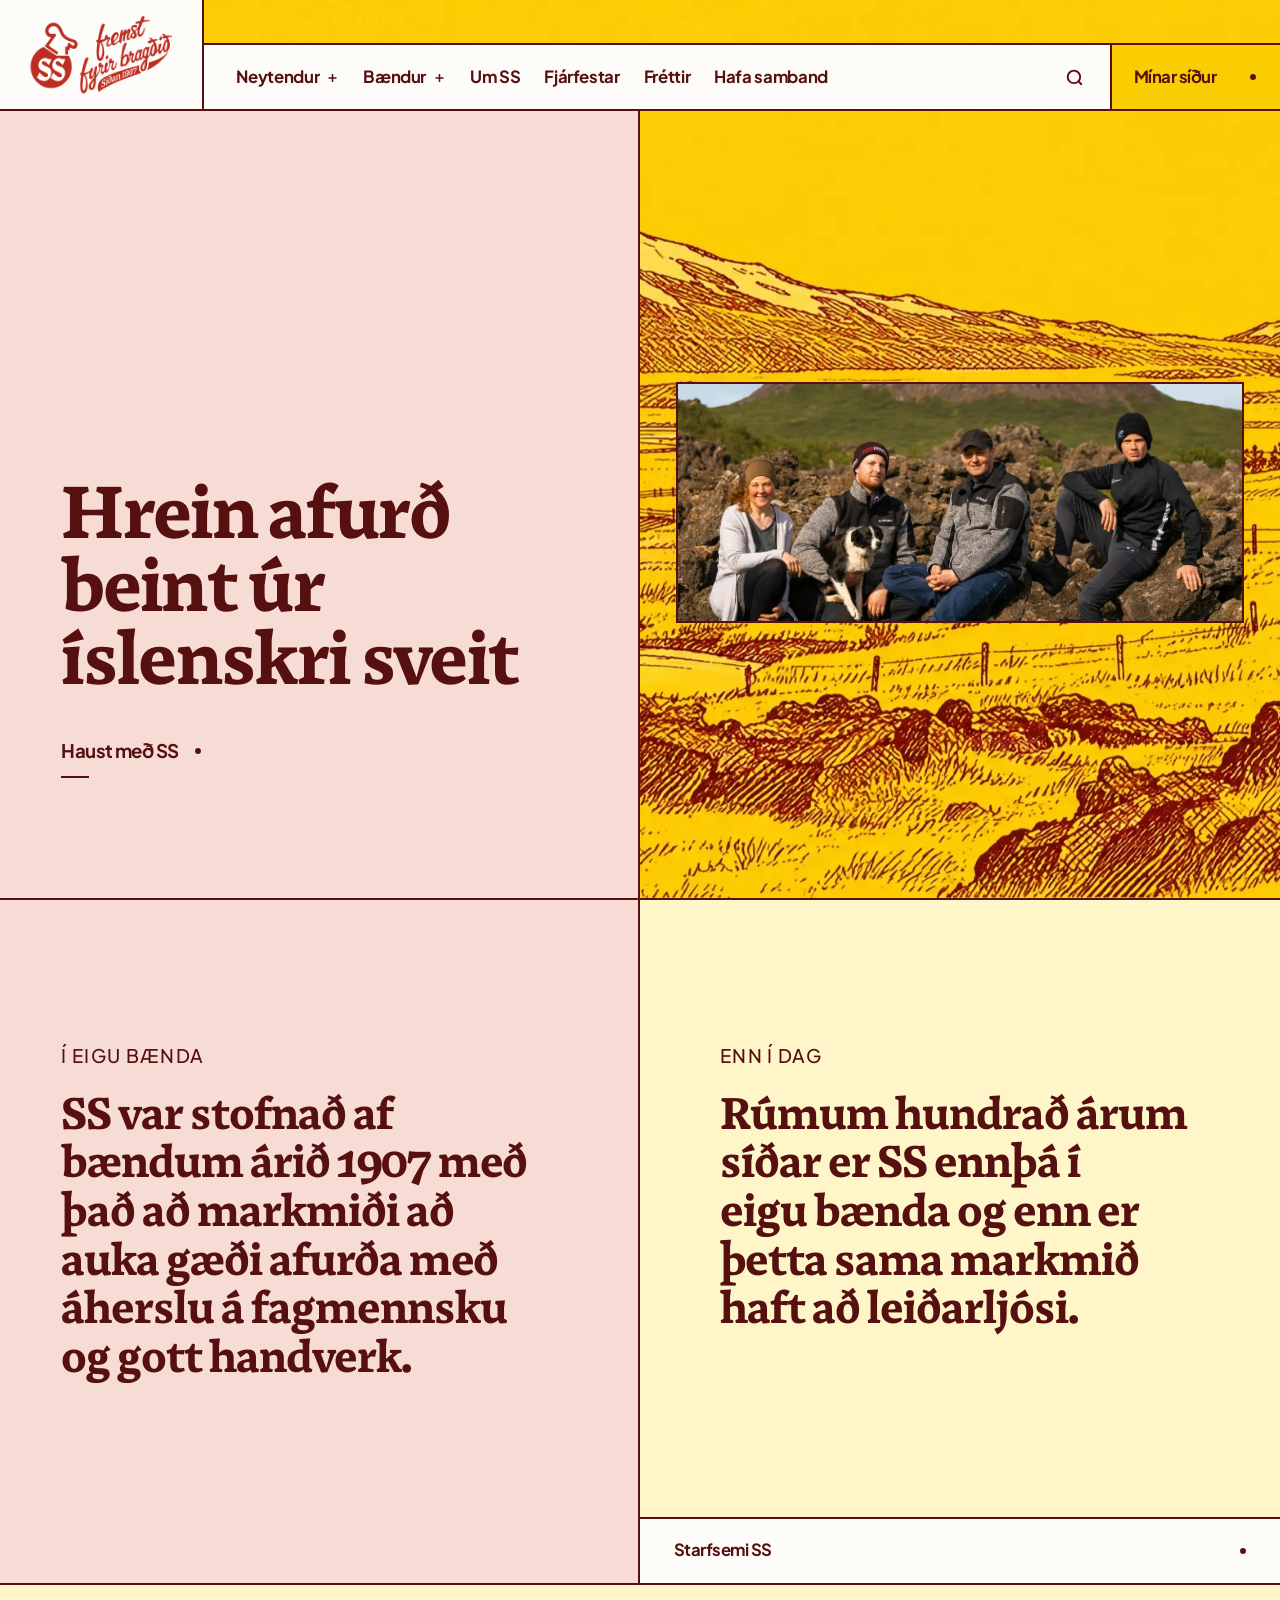
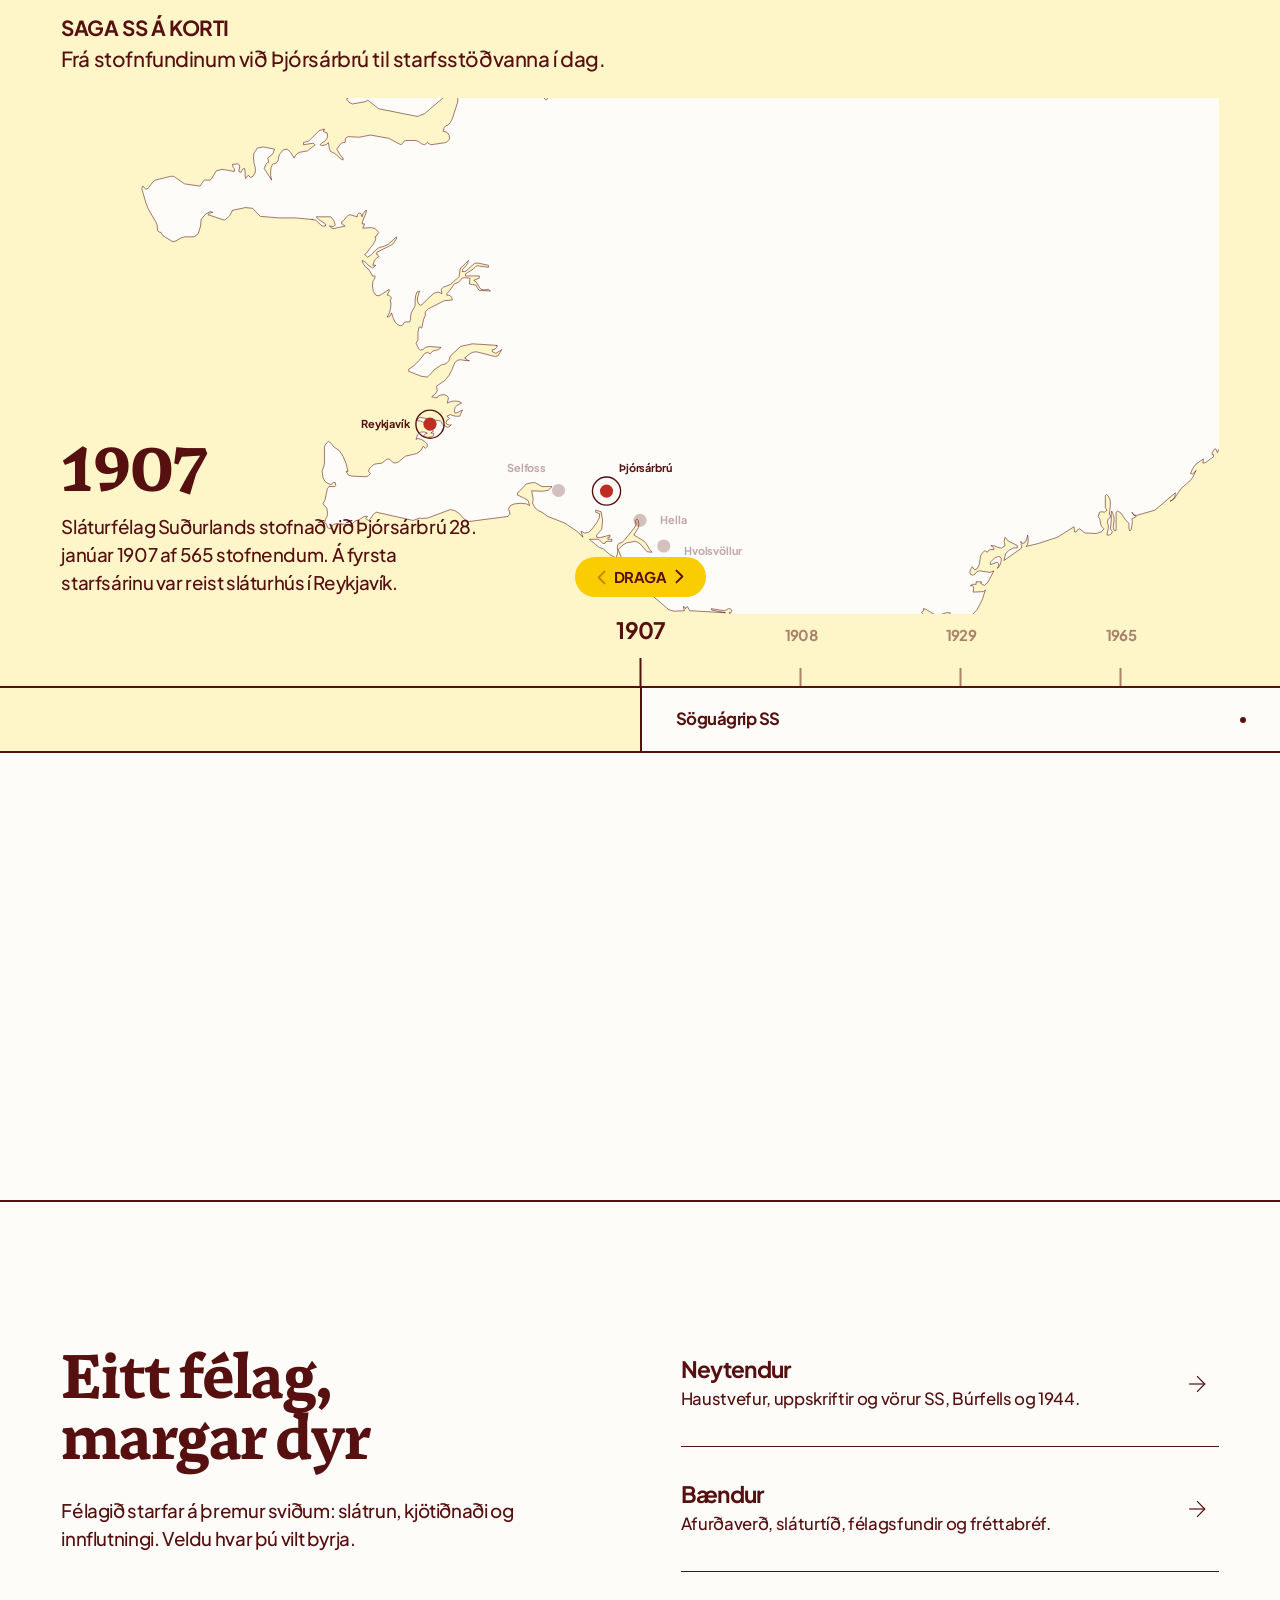
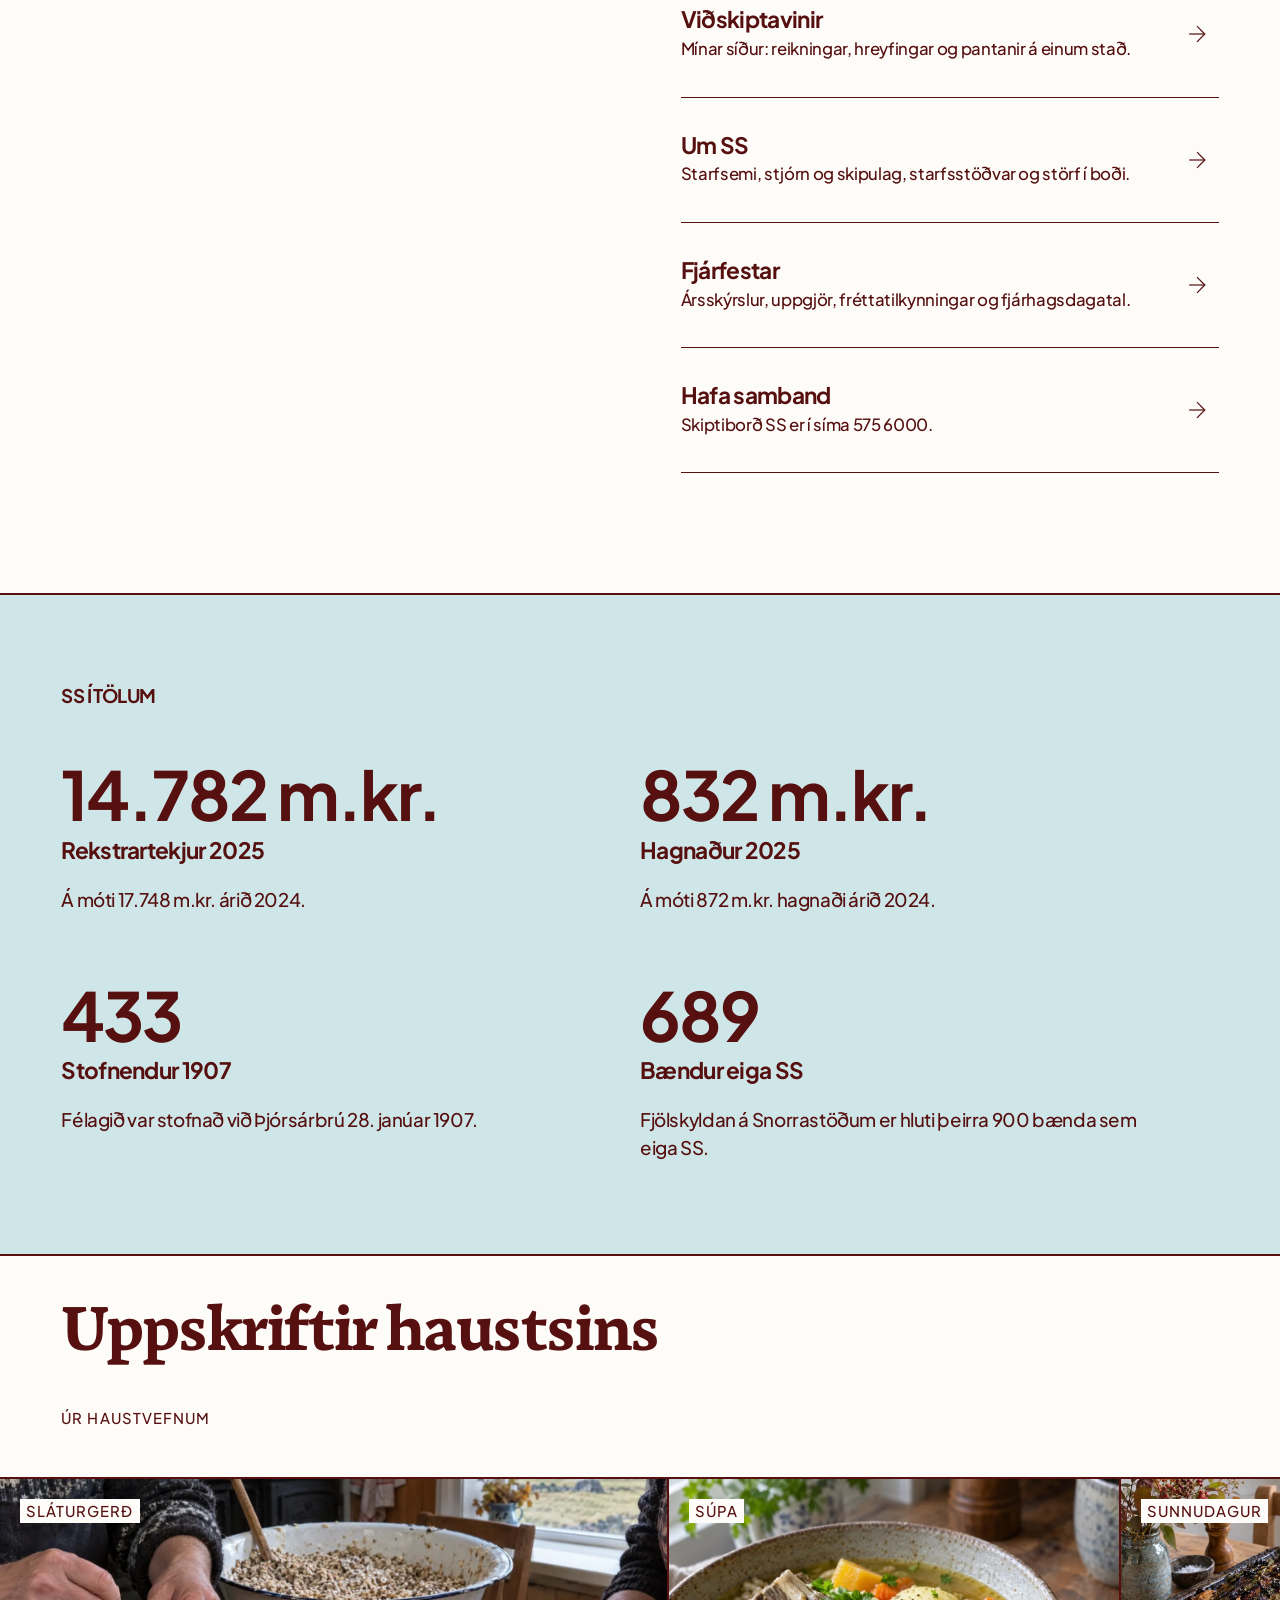
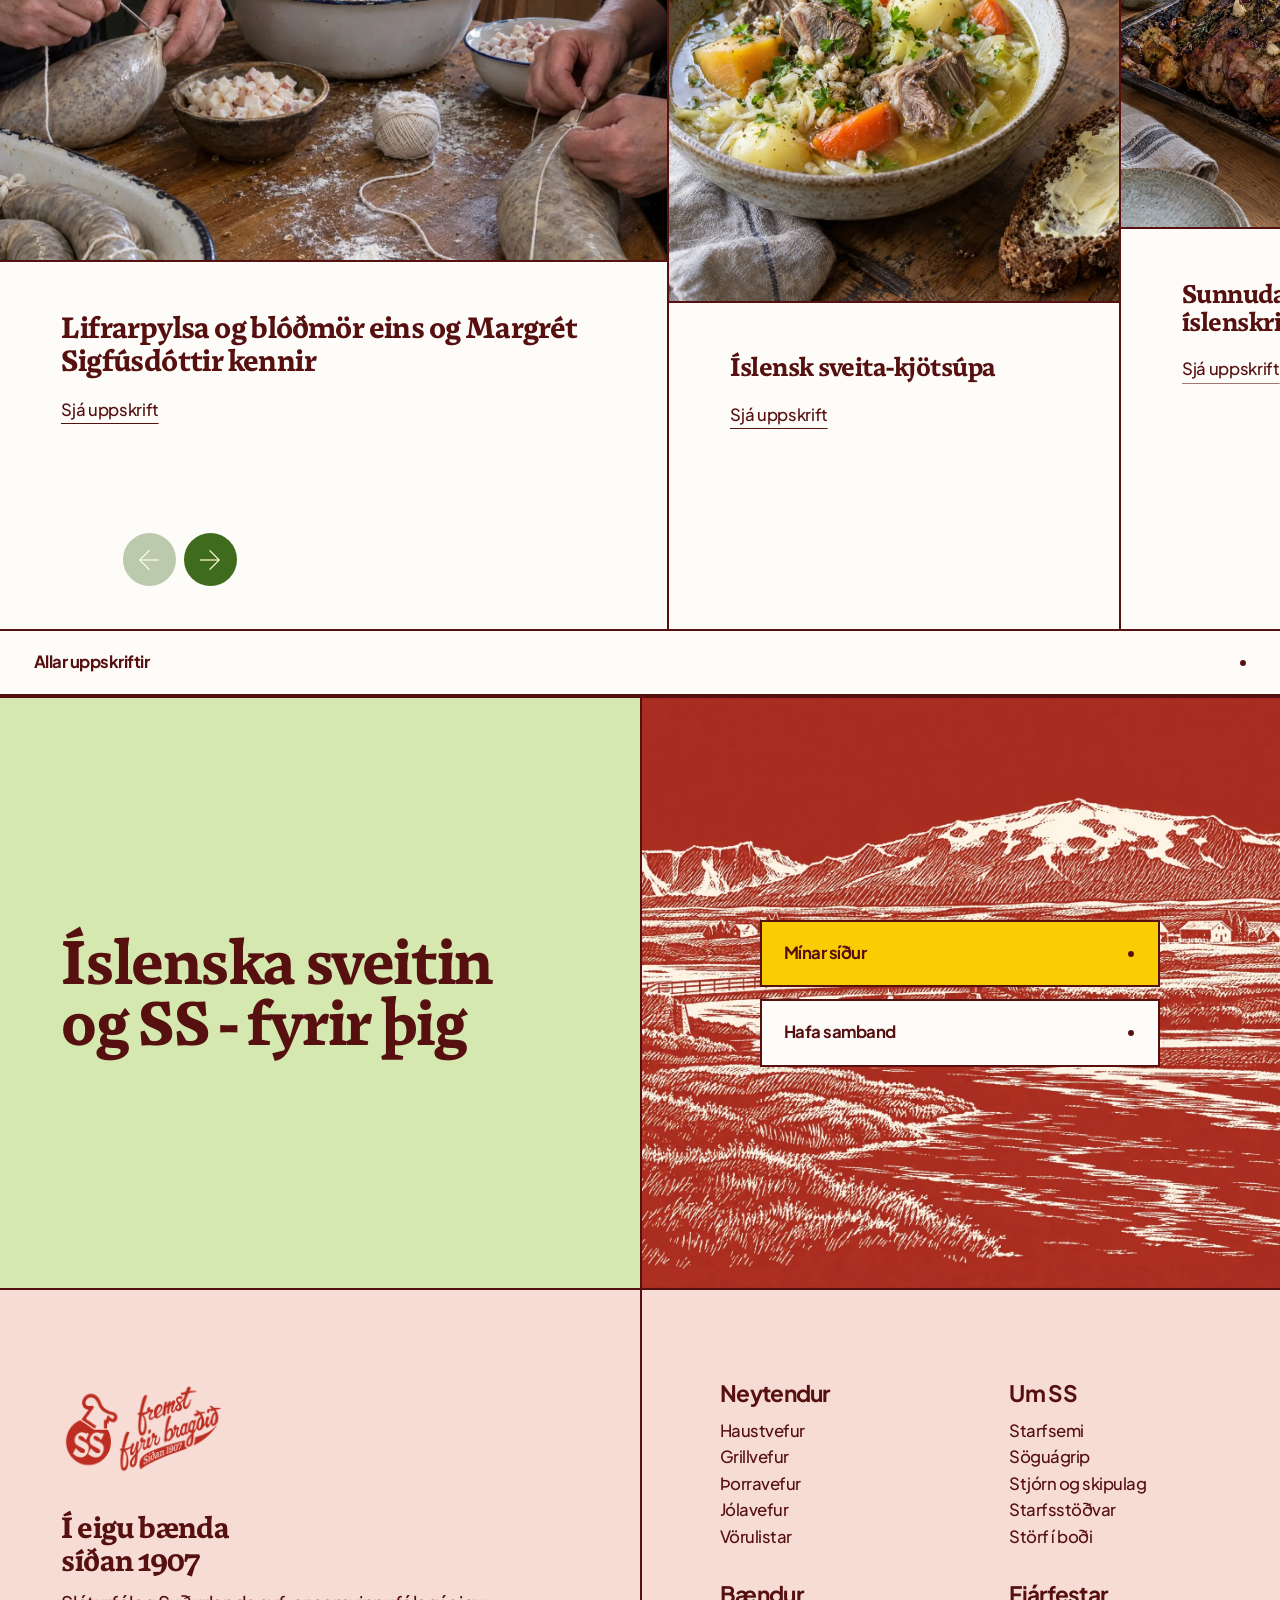
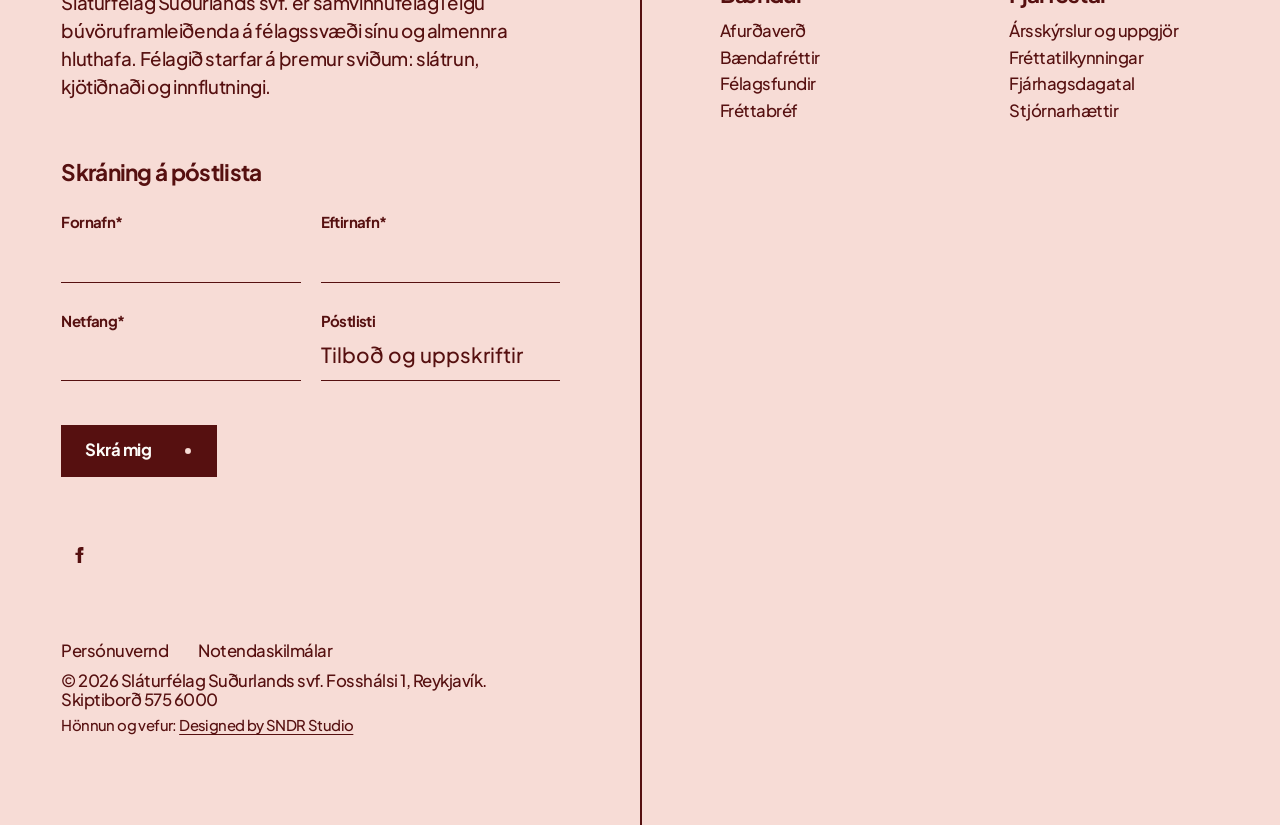
==== index.html @ 4a88c5e2 "Deploy SS prototype (noindex preview)" ====
<!doctype html>
<html lang="is">
<head>
<meta charset="utf-8">
<meta name="viewport" content="width=device-width, initial-scale=1">
<title>Sláturfélag Suðurlands | Hrein afurð beint úr íslenskri sveit</title>
<meta name="description" content="SS var stofnað af bændum árið 1907 og er enn í eigu bænda. Haustvefur, afurðaverð fyrir bændur og vörur SS, Búrfells og 1944.">
<link rel="icon" type="image/png" href="assets/img/ss/favicon.png">
<meta name="robots" content="noindex, nofollow">
<meta name="theme-color" content="#fdfcf9">
<link rel="preload" href="assets/fonts/Rowan-Bold.woff2" as="font" type="font/woff2" crossorigin>
<link rel="preload" href="assets/fonts/PlusJakartaSans-Medium.woff2" as="font" type="font/woff2" crossorigin>
<link rel="stylesheet" href="assets/lib/swiper-bundle.min.css?v=20261003180257">
<link rel="stylesheet" href="assets/css/tokens.css?v=20261003180257">
<link rel="stylesheet" href="assets/css/base.css?v=20261003180257">
<link rel="stylesheet" href="assets/css/layout.css?v=20261003180257">
<link rel="stylesheet" href="assets/css/blocks/A.css?v=20261003180257">
<link rel="stylesheet" href="assets/css/blocks/B.css?v=20261003180257">
<link rel="stylesheet" href="assets/css/blocks/home.css?v=20261003180257">
<link rel="stylesheet" href="assets/css/ss.css?v=20261003180257">
</head>
<body class="page-home">
<a class="skip" href="#main">Fara beint í efni</a>
<header class="site-head" id="top">
  <div class="site-head__bar">
    <div class="logo"><a href="" aria-label="Sláturfélag Suðurlands, forsíða"><img src="assets/img/ss/logo-lockup.png" alt="SS, fremst fyrir bragðið, síðan 1907" width="150" height="88"></a></div>
    <a class="mega-back" href="#"><img src="assets/img/chevron.svg" alt="">Aðalvalmynd</a>
    <div class="head-right">
      <div class="head-row">
        <nav class="head-nav" id="site-nav" aria-label="Aðalvalmynd">
          <div class="head-nav__inner">
            <ul class="head-menu" data-dim>
              <li class="has-mega">
                <a class="head-nav__link" href="haust/" aria-haspopup="true" aria-expanded="false">Neytendur</a>
<span class="expand" role="button" aria-label="Opna Neytendur"></span><div class="mega"><div class="mega__card">
  <div class="mega__left">
<div class="mega__btns"><a class="btn btn--lime" href="haust/">Haust með SS</a></div><div class="mega__group"><div class="s36"></div><div class="t-24">Árstíðir</div><div class="s20"></div>
      <ul class="dots"><li class=""><a href="haust/">Haustvefur</a></li><li class=""><a href="#ekki-i-frumgerd">Grillvefur</a></li><li class=""><a href="#ekki-i-frumgerd">Þorravefur</a></li><li class=""><a href="#ekki-i-frumgerd">Jólavefur</a></li></ul><div class="s36"></div></div>  </div>
  <div class="mega__right"><div class="mega__row">
<div class="mega__col"><div class="t-24">Vörur</div><div class="s20"></div>
<ul class="dots"><li class=""><a href="#ekki-i-frumgerd">SS pylsur og meðlæti</a></li><li class=""><a href="#ekki-i-frumgerd">SS kjötvörur</a></li><li class=""><a href="#ekki-i-frumgerd">Búrfells kjötvörur</a></li><li class=""><a href="#ekki-i-frumgerd">1944 réttir</a></li><li class=""><a href="#ekki-i-frumgerd">Innfluttar vörur</a></li><li class=""><a href="#ekki-i-frumgerd">Vörulistar</a></li></ul>    </div><div class="mega__col"><div class="t-24">Uppskriftir haustsins</div><div class="s20"></div>
<ul class="dots"><li class=""><a href="haust/#slaturgerd">Lifrarpylsa og blóðmör</a></li><li class=""><a href="haust/#uppskriftir">Íslensk sveita-kjötsúpa</a></li><li class=""><a href="haust/#uppskriftir">Sunnudagssteik úr íslenskri sveit</a></li><li class=""><a href="haust/#uppskriftir">Lambalifur með eplum</a></li></ul>    </div>  </div></div>
<div class="mega__bottom"><span class="t-18 reg">Merki</span><ul class="dots" data-dim><li><a href="#ekki-i-frumgerd">SS</a></li><li><a href="#ekki-i-frumgerd">Búrfell</a></li><li><a href="#ekki-i-frumgerd">1944</a></li><li><a href="#ekki-i-frumgerd">SS pylsan, saga</a></li></ul></div></div></div>              </li>
              <li class="has-mega">
                <a class="head-nav__link" href="baendur/afurdaverd/saudfe/" aria-haspopup="true" aria-expanded="false">Bændur</a>
<span class="expand" role="button" aria-label="Opna Bændur"></span><div class="mega"><div class="mega__card">
  <div class="mega__left">
<div class="mega__btns"><a class="btn btn--lime" href="baendur/afurdaverd/saudfe/">Afurðaverð sauðfjár</a></div><div class="mega__group"><div class="s36"></div><div class="t-24">Afurðaverð</div><div class="s20"></div>
      <ul class="dots"><li class=""><a href="baendur/afurdaverd/saudfe/">Sauðfé</a></li><li class=""><a href="#ekki-i-frumgerd">Nautgripir</a></li><li class=""><a href="#ekki-i-frumgerd">Svín</a></li><li class=""><a href="#ekki-i-frumgerd">Folöld og hross</a></li></ul><div class="s36"></div></div>  </div>
  <div class="mega__right"><div class="mega__row">
<div class="mega__col"><div class="t-24">Félagið</div><div class="s20"></div>
<ul class="dots"><li class=""><a href="#ekki-i-frumgerd">Bændafréttir</a></li><li class=""><a href="#ekki-i-frumgerd">Fréttabréf</a></li><li class=""><a href="#ekki-i-frumgerd">Félagsfundir</a></li><li class=""><a href="#ekki-i-frumgerd">Félagatal</a></li><li class=""><a href="#ekki-i-frumgerd">Félagsdeildir</a></li></ul>    </div><div class="mega__col"><div class="t-24">Aðföng</div><div class="s20"></div>
<ul class="dots"><li class=""><a href="#ekki-i-frumgerd">Yara áburður</a></li><li class=""><a href="#ekki-i-frumgerd">Lausafóður</a></li><li class=""><a href="#ekki-i-frumgerd">Tenglar</a></li></ul>    </div>  </div></div>
<div class="mega__bottom"><span class="t-18 reg">Slátrun</span><ul class="dots" data-dim><li><a href="tel:+3544804100">Sláturpantanir 480 4100</a></li><li><a href="mailto:slatrun@ss.is">slatrun@ss.is</a></li></ul></div></div></div>              </li>
              <li class="">
                <a class="head-nav__link" href="#ekki-i-frumgerd">Um SS</a>
              </li>
              <li class="">
                <a class="head-nav__link" href="#ekki-i-frumgerd">Fjárfestar</a>
              </li>
              <li class="">
                <a class="head-nav__link" href="#ekki-i-frumgerd">Fréttir</a>
              </li>
              <li class="">
                <a class="head-nav__link" href="#ekki-i-frumgerd">Hafa samband</a>
              </li>
            </ul>
            <form class="nav-search" action="#" role="search"><img src="assets/img/search.svg" alt=""><input type="text" placeholder="Leita…" aria-label="Leita"></form>
<div class="head-cta"><a class="btn btn--sun btn--sm" href="minar-sidur/">Mínar síður</a></div>          </div>
        </nav>
        <div class="head-search"><button type="button" aria-label="Leit" aria-expanded="false" aria-controls="search-panel"><img src="assets/img/search.svg" alt=""></button>
          <div class="mega search-panel" id="search-panel"><div class="mega__card">
            <div class="mega__left">
              <div class="dd dd--search">
                <button class="dd__toggle" type="button" aria-expanded="false" aria-haspopup="true">Leita í öllu</button>
                <ul class="dd__menu" role="menu"><li class="is-active"><a href="#" data-post="all" data-taxonomy="">Öllu</a></li><li class=""><a href="#" data-post="vorur" data-taxonomy="">Vörum</a></li><li class=""><a href="#" data-post="uppskriftir" data-taxonomy="">Uppskriftum</a></li><li class=""><a href="#" data-post="baendur" data-taxonomy="">Bændasíðum</a></li><li class=""><a href="#" data-post="frettir" data-taxonomy="">Fréttum</a></li></ul>
              </div>
<a class="cat-card" href="haust/#slaturgerd">
                <span class="cat-card__img"><img src="assets/img/ss/food-slaturgerd.webp" alt="Hendur sauma fyrir sláturkeppi" width="400" height="211" loading="lazy"><span class="cat-card__tag"><span class="tags">Sláturtíð</span></span></span>
                <span class="cat-card__body"><span class="s30 d-block"></span><span class="eb-16 d-block">Uppskrift</span><span class="s6 d-block"></span><span class="h7 mb0 d-block">Lifrarpylsa og blóðmör, skref fyrir skref</span><span class="s30 d-block"></span></span>
              </a>            </div>
            <div class="mega__right">
              <form class="search-form" action="#" method="get" role="search">
                <input type="text" name="s" placeholder="Að hverju ertu að leita?" aria-label="Leit">
                <input type="hidden" name="search-type" value="all"><input type="hidden" name="learn-type" value="all">
                <button class="btn btn--lemon btn--sm" type="submit">Leita</button>
              </form>
              <div class="search-content">
                <div class="t-24">Algengar leitir</div><div class="s16"></div>
                <ul class="dots search-common"><li><a href="baendur/afurdaverd/saudfe/">Afurðaverð sauðfjár</a></li><li><a href="baendur/afurdaverd/saudfe/#heimtaka">Heimtökugjald</a></li><li><a href="haust/#slaturgerd">Slátur</a></li><li><a href="haust/#uppskriftir">Kjötsúpa</a></li><li><a href="#ekki-i-frumgerd">SS pylsur</a></li><li><a href="#ekki-i-frumgerd">Vörulistar</a></li></ul>
                <div class="s30"></div>
                <div class="t-24">Vinsælt</div><div class="s20"></div>
                <ul class="tags-list"><li><a class="tags" href="haust/">Haustvefur</a></li><li><a class="tags" href="#ekki-i-frumgerd">Grillvefur</a></li><li><a class="tags" href="#ekki-i-frumgerd">Þorravefur</a></li><li><a class="tags" href="#ekki-i-frumgerd">Jólavefur</a></li><li><a class="tags" href="baendur/afurdaverd/saudfe/">Bændur</a></li><li><a class="tags" href="#ekki-i-frumgerd">Störf í boði</a></li></ul>
              </div>
            </div>
          </div></div>
</div>
        <button class="menu-btn" type="button" aria-label="Valmynd" aria-controls="site-nav" aria-expanded="false"><span></span><span></span><span></span></button>
<div class="head-cta"><a class="btn btn--sun btn--sm" href="minar-sidur/">Mínar síður</a></div>      </div>
    </div>
  </div>
</header><main class="page" id="main">
<section class="hero hero--pattern hero--photo-wide">
<div class="hero__pattern"><img src="assets/img/ss/pattern-panorama.webp" alt="" fetchpriority="high"></div>  <div class="wrap">
    <div class="hero__grid">
      <div class="hero__left c-lilac" style="--col-bg: var(--gb_primary_lilac)">
        <div class="hero__content"><h1 class="h1 mb0">Hrein afurð beint úr íslenskri sveit</h1><div class="s30"></div><a class="tlink" href="haust/">Haust með SS</a><div class="s64"></div></div>
      </div>
      <div class="hero__right">
<div class="hero__photo"><img src="assets/img/ss/snorrastadir.webp" alt="Fjölskyldan á Snorrastöðum, ein þeirra bændafjölskyldna sem eiga SS, með fjárhundinn sinn í hrauninu." fetchpriority="high"></div>      </div>
    </div>
  </div>
</section><section class="sec bg-cream sec--rule-b sec--clip">
  <div class="wrap"><div class="duo"><div class="duo__col c-lilac">
  <div class="duo__inner"><div class="s156"></div><div class="eb-20">Í eigu bænda</div><div class="s24"></div><h2 class="h3 mb0">SS var stofnað af bændum árið 1907 með það að markmiði að auka gæði afurða með áherslu á fagmennsku og gott handverk.</h2><div class="s200"></div>
</div>
</div><div class="duo__col c-butter has-btn">
  <div class="duo__inner"><div class="s156"></div><div class="eb-20">Enn í dag</div><div class="s24"></div><h2 class="h3 mb0">Rúmum hundrað árum síðar er SS ennþá í eigu bænda og enn er þetta sama markmið haft að leiðarljósi.</h2><div class="s200"></div>
<div class="duo__btn"><a class="btn" href="#ekki-i-frumgerd">Starfsemi SS</a></div></div>
</div></div></div>
</section><section class="sec bg-butter sec--rule-b">
  <div class="wrap"><div class="s28"></div><p class="b-22 rich"><strong>SAGA SS Á KORTI</strong><br>Frá stofnfundinum við Þjórsárbrú til starfsstöðvanna í dag.</p><div class="hmap" data-hmap>
 <div class="vmap__stage">
  <div class="vmap__map hmap__map">
    <svg viewBox="60 330 640 330" data-vb="60 330 640 330" data-vb-mobile="165 480 285 175" xmlns="http://www.w3.org/2000/svg" role="img" aria-label="Kort af Suðurlandi og Vesturlandi með starfsstöðvum SS">
      <path class="hmap__land" d="M887.6,72.9L883.6,77.6L868.2,84.9L861.3,90.1L853.2,92.3L850.4,94.4L848.5,98.1L850.7,98.8L851.6,99.9L851.9,101.7L852.6,102.1L854.4,106.1L854.8,107.2L855.4,108.3L855.1,110.9L853.8,114.5L853.2,115.9L844.7,123.9L843.5,124.7L837.8,125L835.7,127.2L834.1,131.9L836.9,134.1L838.2,134.8L843.2,135.2L844.4,136.6L844.7,140.6L843.8,141.3L842.2,143.2L841.3,143.9L843.2,145.3L852.9,145.7L858.5,148.2L862.6,147.9L869.8,141.3L874.2,140.6L876,141.7L877.9,143.9L878.9,147.1L879.5,151.8L880.1,154.4L881.4,155.4L882.3,155.4L882.9,156.5L883.2,158.7L884.2,163.7L884.2,165.9L883.9,166.6L882.9,168.1L882.3,168.8L882.3,169.9L882.6,172L882.3,173.1L880.4,178.2L880.1,179.6L879.2,180.7L873.5,187.9L867,192.5L865.1,195L865.4,199L863.5,201.8L859.1,206.8L861.6,206.5L864.1,204.7L868.2,199.3L866.7,203.6L864.1,208.3L863.2,212.2L866.3,213.6L869.5,212.9L876.4,209L894.8,203.6L901.7,200L905.2,199.3L908,202.2L904.2,211.1L902,213.3L902.3,215.1L903,216.9L903.3,217.6L903.6,218.3L905.8,219.7L911.1,223.3L912.7,225.4L908,226.8L905.5,229L903.3,234.3L898.9,239.7L897,244.3L890.5,252.1L889.2,254.9L888.3,258.1L887.6,261.7L888.9,259.9L890.8,255.3L891.7,254.2L892.6,253.9L895.5,250.7L896.4,249.2L898,246.1L908.9,229.7L910.8,228.3L913,229L919.9,234L918.6,232.2L916.1,229.3L915.2,227.2L934.3,238.6L936.8,238.9L946.2,236.5L947.7,236.8L949,237.9L949.6,240.4L949.6,242.5L949.3,243.9L948.1,244.3L948.1,245.7L950.9,245.3L951.8,246.1L952.8,247.1L952.8,248.5L952.8,250.7L952.1,253.2L952.8,254.6L953.7,255.6L955.3,257.1L959.3,251L961.5,249.6L964,250.3L964.7,251L964.7,252.4L964.7,253.5L964.7,254.2L965.3,254.6L966.5,254.2L967.2,254.2L970,257.8L970.6,258.8L970.9,263.4L969.7,266.3L967.8,268.4L967.2,270.2L967.2,271.6L968.1,275.5L968.4,277.2L967.8,277.9L964.7,280.4L965.6,281.5L965.6,283.2L965.3,285L965.3,287.4L962.5,289.6L954.3,288.2L950.9,290.3L953.1,292L960,294.5L960.3,298L958.1,300.1L955.6,301.5L951.2,301.5L949.3,302.2L945.6,304.3L938.4,305.7L936.2,307.2L937.4,309.3L951.2,304L955.6,304.3L963.7,302.2L966.5,302.9L970.9,305.7L973.1,308.2L973.7,310.7L974.4,311.7L972.2,313.5L968.7,319.1L966.8,320.1L955.9,322.9L944,322.9L939,324.3L933.7,324.3L936.5,326.4L946.5,324.3L960,325.7L965.9,324.3L969,324.3L970,325L969.7,326.4L968.4,328.9L968.1,329.9L968.1,331L968.1,331.7L967.8,332.7L964.3,334.5L961.5,334.5L958.7,335.9L958.7,337.3L965.6,335.9L967.2,337.3L967.2,338.7L966.2,338.7L965.3,339.4L964.7,340.4L964,341.5L966.8,341.5L967.5,341.8L968.4,342.9L968.7,343.9L969,344.3L970,343.6L971.5,340.8L972.2,340.1L972.2,339.4L975,334.5L978.4,329.9L978.7,333.1L978.7,337.6L978.4,341.8L977.8,344.3L977.8,345.7L979.4,347L980,348.8L979.4,351.2L977.8,354.4L975.9,355.8L972.5,356.8L970.6,358.5L972.2,361.3L973.1,363.1L972.8,364.1L971.5,364.8L968.7,367.6L967.5,368.3L961.2,366.9L955.6,367.9L954,366.9L953.1,364.8L952.4,362L951.5,359.6L949.9,358.5L948.7,357.8L945.9,356.1L941.2,354.4L936.5,349.5L933.7,348.4L934.3,350.9L935.2,352.6L936.2,353.7L937.1,354.4L934,357.8L916.4,358.5L916.4,359.9L943.7,362.7L944.6,363.4L945.9,365.2L947.1,366.9L947.4,369L948.1,370L952.1,373.8L961.2,378L962.8,381.1L959.3,383.9L955,383.2L947.4,379.4L938.7,381.1L933.3,378.7L931.8,379.4L937.1,383.2L949.6,386L955.3,390.8L955.9,391.8L956.5,393.9L956.8,395.6L955.9,396.3L954.6,397L952.4,399.8L951.2,400.5L942.1,397L939.6,399.4L949,403.2L950.6,404.6L950.6,407L948.1,407.7L938.4,407.4L935.5,406L934.9,407L934.3,407.7L932.4,409.1L932.4,410.5L935.2,413.9L936.5,416L937.7,418.8L936.5,419.4L932.4,422.9L913,427L910.2,426.3L908.3,424.9L907,423.6L904.5,415.7L902.3,413.6L900.2,408.8L898.9,407.7L892,406L893,407.4L893.9,407.7L895.8,407.7L897,408.8L897,410.8L896.4,412.9L896.1,414.6L897.3,416.3L902,418.8L903.3,418.8L903.3,420.1L903.3,422.9L904.2,426L906.1,428.7L907,430.1L911.4,431.5L913.3,433.2L912.4,435.6L912.7,437L898.3,431.8L893.9,435.6L895.1,437.3L898.6,439L900.5,441.1L901.1,443.5L901.1,445.2L900.2,446.9L898.6,447.9L887,447.9L885.8,449.3L887,452L888.6,454.4L889.5,454.1L890.5,456.5L892.3,457.5L893.9,457.9L894.2,456.1L898,455.5L903.3,447.2L906.1,445.2L906.4,446.2L905.2,448.6L897.3,458.2L896.1,460.6L895.8,462.3L895.5,466.7L895.1,468.1L892.3,473.2L892,475.3L892,476.3L892.3,477L892.3,478.3L892.3,479.3L891.7,480L891.4,480.4L891.1,480.7L890.8,482.1L890.5,483.1L889.5,486.1L889.2,486.8L880.1,487.8L873.9,489.9L871.7,490.9L875.4,487.8L883.2,485.8L887.3,484.1L885.1,482.7L875.4,481L874.8,481.4L874.5,482.1L874.8,484.8L874.5,485.5L873.9,485.8L872,487.8L870.7,488.2L870.4,488.9L868.5,492.3L867.6,493.3L862.9,496.3L861,498.4L859.1,500.7L857.9,503.5L858.5,501.1L858.8,500.1L859.1,499L859.1,497.7L858.5,497.7L857.9,499.7L856.6,501.8L855.1,502.8L854.1,503.5L853.8,504.1L854.1,505.5L854.8,506.8L855.7,507.5L857.6,507.2L858.2,506.8L859.1,506.2L859.5,508.9L860.4,511.6L858.5,511.6L855.7,515L854.1,515.6L850.1,515.3L848.2,514.6L846.6,512.9L843.8,509.6L842.2,508.2L840.4,507.5L839.7,508.2L838.2,510.9L837.2,511.6L836.3,511.2L835,510.6L834.1,510.2L832.8,511.6L834.1,512.9L833.2,514L832.2,514.3L830,514.3L831.6,508.9L831.6,507.5L829.1,508.2L827.5,508.2L826.9,506.8L826.6,503.8L825.6,501.8L824.4,501.1L823.4,502.1L823.4,503.5L824.1,504.5L824.7,505.2L825,506.8L825.3,508.9L824.1,507.9L821.6,507.2L820.3,506.2L820.3,504.8L821.3,502.1L820,497.7L817.8,494L815.9,492.3L814.1,490.2L810.6,488.9L808.4,488.2L810,489.5L813.1,490.6L814.7,491.6L815.6,494L817.2,498.7L818.1,500.4L817.5,501.4L816.6,501.8L815.9,501.4L815,500.4L815,502.1L816.9,503.5L817.2,506.5L816.6,510.2L815,512.9L813.1,514.3L808.1,512.9L806.2,514.3L807.5,515.3L808.7,515.6L811.5,515.6L809.4,517.7L803.7,519.7L798.7,520L793.4,522.1L791.2,524.1L790.9,523.1L790.3,522.1L789.9,521.1L787.7,524.4L779.9,530.8L787.1,528.5L789,529.5L785.9,531.9L763.3,538.9L760.2,542L764.3,542L764.3,543L758.9,547.7L757.1,548.4L756.1,549L753,552.7L751.1,554.1L750.2,555.1L749.5,556.8L748.6,554.7L747.7,554.4L747,555.4L746.1,556.8L746.1,558.1L747,558.1L747,559.4L742,563.1L740.2,563.5L740.5,560.8L735.8,564.1L733.6,567.1L732.3,570.2L733.6,570.5L734.8,569.5L735.8,568.2L733.6,572.8L732.3,574.5L726.1,579.9L721.7,586.5L719.2,587.9L720.1,587.5L721.4,586.5L722.3,584.9L722.6,582.5L709.5,593.6L697.9,596.9L696,596.6L694.8,594.9L695.4,595.9L696,596.9L696.9,597.2L697.6,597.6L696,598.6L694.8,598.9L695.1,600.9L694.8,603.5L694.4,605.9L693.5,606.9L693.2,606.2L692.9,604.9L692.9,602.2L692.6,601.6L691,600.2L687.9,595.6L686.9,594.9L685.7,594.2L684.7,594.9L684.7,596.6L684.7,599.6L684.7,603.2L684.7,605.5L684.4,606.9L683.2,606.2L682.9,604.5L683.5,599.6L683.2,597.6L682.5,595.6L681.9,594.2L681.6,595.6L681.6,600.6L681.3,603.2L681,605.5L682.2,607.2L681.9,608.5L680.4,609.5L678.8,609.5L679.7,605.2L679.7,603.2L679.1,601.6L679.4,599.9L679.7,599.2L680,598.9L681,598.2L681,597.2L680.7,596.2L680.4,596.2L681,590.9L681,587.9L680.7,586.5L680.4,585.9L679.4,584.2L678.5,583.5L677.8,584.5L677.8,589.6L677.8,591.9L678.8,593.6L677.2,594.9L675.7,594.6L674.1,594.9L673.2,597.6L674.4,599.6L674.7,601.9L675.3,603.9L676.9,605.5L675.3,607.5L671.9,608.5L665.6,608.2L664.4,607.9L661.3,605.5L660,606.2L659.1,607.5L658.1,607.5L657.8,604.2L647.2,610.9L635,614.9L627.1,616.8L628.1,615.5L628.4,613.9L628.4,611.5L628.1,609.5L627.4,612.5L626.2,614.5L624.9,614.9L623.7,613.5L624,614.9L624,615.2L624,615.5L624.3,616.2L624.3,617.8L613,625.8L614,621.5L616.2,619.2L619,617.8L621.5,617.8L621.5,616.2L615.5,613.2L613.7,610.9L613,613.5L613.3,614.5L613.7,616.2L611.5,617.8L609.3,617.5L607.1,616.5L604.6,616.2L606.5,617.8L606.5,618.8L604.3,618.8L603.3,619.2L602.4,620.5L600.8,619.5L599.3,620.8L598,622.8L597.7,625.1L597.1,628.5L595.8,631.1L594.2,631.8L592.7,629.8L591.7,631.4L591.1,633.1L591.7,634.7L593,635.1L594.2,634.7L595.8,632.8L597.4,632.4L604,633.4L606.5,632.4L602.7,639.7L600.5,641.7L598,640.4L598.3,640L598.6,640L598.6,639.4L595.2,639.4L595.2,641L593,641L591.4,642L592.7,641.7L593.3,642.4L593.6,643.7L593.3,646L599.9,645.7L601.1,644.7L598.9,651.3L595.8,657.2L591.7,661.5L583,665.8L577.3,670.1L571.7,671.4L568.9,667.4L570.1,665.8L572.6,665.1L573.3,663.8L574.5,661.8L575.8,660.8L578.6,660.5L578.6,659.2L576.1,659.2L571.4,660.8L568.9,660.5L562.9,656.9L561.4,656.6L561.7,657.9L561.1,658.2L560.7,658.5L560.4,659.2L561.4,660.5L563.2,663.8L563.9,664.5L564.8,665.8L565.1,668.4L565.4,671.4L565.8,672.7L569.2,672.7L571.4,672.7L573,673L554.2,676L543.5,681.2L525,686.1L520.7,685.8L504.1,680.6L496.9,682.5L494.4,681.9L495.3,681.9L495.9,681.6L496.2,680.6L493.1,679.9L491.5,679.3L490.3,677.9L488.4,680.6L476.8,677.9L475.6,677.6L471.2,674L464,672.7L454,665.8L439.9,661.8L437.1,659.2L438.3,659.2L438.9,658.2L438.9,657.5L437.7,656.6L436.8,656.6L435.2,657.5L434.2,657.9L425.8,656.6L426.1,657.5L434.9,659.2L412,657.9L410.5,655.2L410.1,655.6L409.8,655.9L409.5,656.2L409.2,656.6L408.9,655.6L408.6,655.6L407.9,655.2L408.6,657.9L402,658.2L398.6,657.2L385.4,646L384.1,644.7L385.4,645.7L386.7,646L388.2,645.7L389.5,644.7L388.5,644.3L386.3,643.3L385.4,643.3L385.7,640L386,639.4L384.5,641.7L382.9,642.7L381.3,642.4L379.5,640.4L379.5,639.4L382.3,640.4L381.3,637.4L379.8,635.7L377.9,634.4L376.3,632.4L375.1,629.1L374.1,626.8L373.2,625.5L371,625.8L371,627.1L374.1,631.4L375.7,634.7L376.9,637.7L371.3,632.4L368.5,629.1L366.9,624.5L367.2,624.1L368.2,623.2L367.6,622.2L366.3,618.8L368.8,616.2L371.6,614.5L377.3,613.5L380.1,614.9L384.8,620.2L387.9,620.5L386.3,618.5L384.1,614.9L382.9,613.5L376.3,609.5L379.1,604.9L379.5,602.9L379.1,600.2L378.2,599.2L377.3,600.2L377.6,601.6L377.6,602.9L376.6,604.9L372.9,609.5L370.4,612.5L368.8,614.2L366.6,614.9L366,615.9L365.7,617.5L366,619.8L365.7,621.8L365,623.8L364.7,624.1L360.7,621.8L356.9,618.5L353.8,617.2L347.8,612.2L353.5,612.2L354.4,612.9L356.6,614.9L357.8,614.9L358.2,613.9L359.1,613.5L362.2,613.5L362.2,612.2L359.7,612.2L359.7,610.9L360,610.9L360.7,610.9L361,610.9L361,609.5L354.7,611.2L352.5,610.9L352.5,609.5L355.7,605.9L356.3,599.9L355.3,594.6L351.9,593.6L351.9,594.9L354.4,595.9L354.1,598.6L352.5,601.6L349.1,606.2L347.2,607.9L344.7,608.2L342.5,606.9L343.4,610.2L343.8,610.9L340,607.2L332.2,601.9L321.2,597.6L317.5,594.9L315.3,593.9L313.1,592.2L311.5,589.2L311.8,587.5L311.8,585.9L310.9,581.2L317.8,581.5L321.5,580.9L324,578.5L317.5,578.5L313.4,576.2L311.8,575.9L307.4,576.9L306.5,577.9L305.6,578.9L302.7,581.9L301.8,582.5L301.8,583.9L306.2,585.9L308.7,587.5L309.6,590.6L307.7,589.6L304,589.2L299.9,589.6L297.4,590.6L296.2,592.6L297.1,596.2L296.8,596.2L296.5,596.6L296.2,596.9L295.9,597.6L270.5,600.9L267.4,598.9L264.5,595.6L261.7,593.9L258.9,593.2L244.5,598.6L240.7,598.9L239.5,598.6L235.1,600.2L211.6,594.9L209.7,596.2L208.2,598.6L206.6,600.2L204.7,598.9L206,597.6L203.8,597.6L200.7,599.6L197.8,600.6L196.3,602.2L195.3,602.9L194.4,602.9L185.9,602.2L184.1,602.9L183.4,603.5L183.1,604.2L182.5,605.2L181.9,605.5L180.6,604.9L179.4,602.2L178.4,601.6L179.1,599.6L179.7,598.2L180.3,596.9L180.3,594.9L180,592.6L179.4,591.6L178.4,590.9L177.5,589.2L178.7,587.2L180.3,579.9L181.3,578.5L185,578.5L185.6,577.9L185.3,575.9L184.4,575.9L182.5,577.2L180.6,576.5L178.7,575.2L177.5,572.8L176.9,568.8L178.1,565.1L178.4,563.5L178.4,561.1L178.4,557.1L178.4,555.4L178.4,553.7L178.7,552L179.7,550.7L180.9,549.7L182.2,550.4L184.7,553.4L187.8,555.4L190.3,559.1L192.2,563.8L193.5,568.8L192.2,568.8L193.8,571.2L195.7,571.8L204.4,572.2L206.3,571.8L207.9,570.2L206.6,568.8L207.2,567.1L208.5,565.8L209.4,564.8L210.7,564.1L215.1,563.5L218.2,561.1L219.1,560.8L220.1,561.1L222.3,563.1L223.5,563.5L225.7,562.8L230.1,559.1L237.3,557.4L239.8,555.7L241.7,552.7L242.6,553.7L242.9,554.1L243.6,553.4L244.2,552.7L244.2,551.4L242.6,549.7L240.4,548.4L238.2,547.7L237,548.4L237.9,545.3L240.1,543.6L242.3,543.6L244.2,544.3L243.2,544.7L241.7,546L243.2,546.7L245.1,547L246.7,546.7L248.3,546L248.3,544.3L246.4,544.3L247.6,543.3L248.3,543L242.9,537.9L239.8,536.6L237,536.2L239.5,534.2L252.6,536.6L253.3,537.2L253.6,538.3L254.2,538.9L257,540.6L258.3,540.3L259.5,538.9L258.6,539.3L257.7,538.9L256.7,538.6L256.1,537.6L257,535.9L257.7,535.6L258.3,534.9L256.7,533.5L258.9,532.5L262,533.5L263.3,533.5L264.9,533.5L266.7,529.5L263.6,531.2L262,531.5L261.4,530.2L262,527.8L263.3,526.5L266.1,525.1L264.5,524.1L261.7,523.8L259.2,524.1L257,525.1L257.7,521.7L256.7,520.4L255.1,519.7L252.6,520L251.7,520.4L251.1,520.7L250.5,521.7L247,521.1L249.5,519L250.5,517.3L250.1,514.3L255.5,510.6L258,507.5L259.8,504.1L261.4,500.1L262.3,498.7L263.6,497.7L265.5,497.4L269.5,498L271.1,498L269.2,497.4L268.6,496.3L268,496.3L271.4,493.6L273.3,492.6L275.5,492.3L287.4,495.3L289.3,495L290.8,492.6L291.8,490.9L288,493.3L285.8,492.3L285.8,490.9L286.8,490.9L287.4,490.6L288.6,489.5L289,488.5L288.6,488.5L288.3,488.5L288.3,488.2L288.6,488.2L273,487.2L265.5,488.9L258.9,495L258.6,495.7L258.3,497L258,498L257,499L256.4,499.7L254.8,500.4L253.9,500.4L252.6,501.1L248.6,503.8L247.3,505.5L244.2,508.5L240.1,507.9L232.3,504.8L232.3,503.5L235.7,501.1L239.2,497.7L242.3,493.6L244.2,492.6L246.1,493.6L247.6,491.9L251.4,490.9L253,489.5L245.4,488.9L242.9,489.5L241.4,490.9L239.8,491.2L238.6,490.2L237,486.8L238.2,484.8L238.2,482.4L238.2,479.7L238.9,476.6L239.5,476.3L240.4,477L240.7,477L241.4,473.6L241.7,471.8L242.9,469.1L242.9,466.7L245.1,464.7L255.1,459.6L260.2,459.2L259.8,457.5L258.9,456.5L258,456.1L256.7,456.1L256.7,455.1L258.3,453.4L261.4,449L264.5,447.6L265.8,445.9L266.7,445.2L268,444.9L271.4,445.2L271.1,449L273,449.3L275.2,449.6L276.4,451.7L277.4,453.1L284.6,453.4L283.3,452.4L280.2,452.7L278.6,452.4L277.4,451L275.5,447.6L273.9,446.6L277.4,445.2L277.4,443.8L268.6,443.8L268.6,442.5L273.6,439.4L275.2,437.7L276.4,437.3L283.3,438.3L283.3,437L276.8,435.6L274.6,435.6L268.9,440.7L266.7,441.1L266.7,439.7L268.9,437.3L269.9,435.9L270.5,433.9L266.7,437.7L265.8,438.3L265.2,439.4L264.5,444.2L263.6,445.2L262.7,445.9L258.9,449.3L254.5,451L253,452.4L253.6,455.1L251.1,454.1L248.6,454.8L243.6,459.2L241.4,461.6L240.1,462.6L238.9,462L237.9,459.9L237.9,457.9L239.2,453.4L237.6,454.1L236.7,456.5L236.4,459.6L236.4,462.6L236,463.7L233.9,467.4L233.5,469.1L233.5,470.8L233.5,471.8L232.9,473.2L229.8,473.2L229.2,473.9L228.8,474.6L228.2,475.3L227.3,475.6L226.7,475.6L225.1,474.9L223.5,473.2L222.3,470.5L221.3,467.4L220.7,468.8L220.1,469.5L219.5,469.8L218.5,470.1L219.8,467.8L220.7,464.3L221,461.6L220.4,459.2L220.7,458.9L221.3,457.9L220.7,457.2L220.1,456.5L219.5,456.1L218.5,456.1L218.8,455.5L219.8,453.4L219.8,452.4L215.7,455.1L213.2,456.5L211.3,456.1L209.7,453.8L209.1,450.3L209.4,447.2L210.7,445.2L210.7,443.8L209.1,443.8L208.2,442.1L207.2,440.4L206.9,439.7L205.7,439L204.4,437.7L203.2,435.9L202.5,433.9L204.4,434.9L206.9,437.3L209.1,438.7L211.3,437L209.4,437L210.1,434.6L211,433.2L211.9,432.2L213.2,431.5L212.3,430.1L211.9,430.1L211.9,428.7L222,423.6L224.5,420.1L224.5,418.8L219.1,423.6L216.3,424.9L213.5,425.6L211,427.4L208.5,430.1L206,431.8L204.1,430.1L205.4,429.1L207.9,425.6L209.4,423.9L210.4,422.2L211.3,420.1L210.7,418.8L211.6,418.4L211.9,417.7L213.2,416L211,413.6L208.5,412.9L202.9,413.2L204.1,410.5L202.5,410.5L202.9,408.4L204.7,404.3L205.4,401.9L204.4,402.2L203.8,402.9L202.9,404.3L202.5,406L201.9,404.3L201.3,403.6L200.4,403.6L199.4,404.6L199.4,406L194.7,404.6L193.2,405.3L190.6,408.4L189.4,409.1L189.4,410.5L190,410.8L191.6,411.9L183.8,413.6L181.6,411.9L183.8,412.2L184.7,411.9L185.3,411.2L185,410.1L184.4,408.4L183.1,406.7L182.5,406L173.1,406L174.7,407.7L179.1,410.5L179.1,411.9L176.9,411.9L172.8,408.1L170.3,407.7L170.9,407.7L160,406.7L149.6,406.7L137.4,405.7L132.4,400.5L127.7,400.1L119.3,401.9L119.3,402.6L117.7,405.3L117.1,406L116.1,407L115.2,407.7L114.2,408.1L103.9,404.6L104.9,403.9L106.1,403.2L107,403.2L105.5,402.6L102.3,404.3L99.5,407.7L99.2,411.9L97.7,416.7L95.1,418.8L88.9,418.8L87,419.4L83.2,421.5L81.4,421.9L75.1,418.1L73.9,416L72.6,415.7L71.7,414.6L71.4,411.2L70.7,409.5L67,403.2L65.4,400.1L64.1,396.7L61.6,388L62.3,386.3L64.1,388.4L65.7,387.7L68.8,383.5L70.4,382.5L80.1,380.1L82,380.1L88.9,384.9L98.3,386.3L99.2,386L100.8,383.2L101.7,382.5L105.2,382.5L106.1,381.8L109.2,376.6L113,375.6L120.8,377L120.8,375.2L120.2,374.5L119.9,374.2L119.9,373.5L119.6,372.4L123.3,372.1L124.3,373.5L123.6,377L124.9,377.6L125.5,376.6L126.5,375.2L127.4,375.2L127.7,377.3L127.7,380.1L128,381.5L129.6,379.4L131.2,380.8L132.7,380.1L134,378L134.3,375.9L134,373.8L133.3,371.4L133,368.3L133.3,365.5L135.5,362L139.3,361.3L146.5,362.7L145.6,365.2L144.6,366.5L142.1,368.3L142.4,369.3L142.7,371.1L141.8,371.4L141.2,372.1L140.5,373.5L139.9,375.2L144.6,382.5L144,379.4L144,376.6L144.3,374.5L145.2,372.4L145.9,372.1L147.4,371.7L148.1,371.1L148.7,370L149.3,367.2L149.6,366.2L152.1,363.1L154.6,362.7L156.8,364.8L159,368.3L160.3,366.2L162.2,364.8L167.5,363.8L172.5,359.9L171.2,358.9L165,359.9L165,358.5L168.4,357.5L175,350.9L178.4,349.8L178.1,350.9L177.5,351.2L178.7,351.9L180.3,352.6L180.3,354.4L180.3,354.7L180.3,355.4L179.1,357.2L176.6,358.9L175.6,359.9L176.6,360.3L178.1,360.3L179.7,359.6L180.9,358.5L181.6,362.4L182.2,364.1L185,365.5L189.1,369L190.3,369.7L190.3,368.3L189.4,367.6L188.5,366.5L186.3,362.7L188.5,359.6L190,358.5L191.6,358.5L191.9,355.8L193.5,354.7L200.7,355.1L207.9,353.7L219.5,355.8L227.3,359.9L228.2,359.2L229.5,357.5L230.4,357.2L237,357.2L238.6,357.8L240.4,359.2L242.3,359.9L242.6,359.9L244.2,358.5L246.4,359.9L256.1,358.5L258.3,356.5L258.3,354L256.7,351.9L254.2,351.2L255.1,348.8L256.1,347.7L257.3,347.4L258.9,345.7L260.2,343.2L263.6,332.7L263.9,325.7L261.1,322.6L257.3,322.9L254.8,325.7L254.8,327.1L255.5,327.1L255.5,328.9L242.3,340.1L237.9,341.8L213.2,336.9L206.9,332L206,331.3L205.7,331.7L204.4,332.4L196.3,333.8L194.1,332.7L192.5,330.6L193.8,329.9L196.3,329.2L198.2,327.1L198.8,328.2L199.4,328.9L201.3,328.9L201.3,327.1L199.1,325.7L196.9,325.7L192.8,327.1L193.8,324.3L195.3,321.2L198.2,317.3L202.2,315.2L203.8,313.5L203.5,310.3L204.7,309.6L207.9,310.3L208.8,309.3L211.3,304.3L213.8,302.6L223.5,299.8L231.7,293.4L234.8,289.6L240.4,286.7L242.3,284.3L242,284.3L241.7,283.9L241.7,283.2L242.9,283.2L245.1,285.7L246.4,285.7L245.8,282.5L245.4,281.5L250.8,278.3L262,274.7L265.2,272.6L267.4,271.6L258.9,274.4L256.1,274.4L249.8,273L244.5,274.4L242.9,274.4L244.5,271.2L246.4,268.7L243.2,265.6L242.3,263.4L241.7,260.2L240.7,260.9L239.5,261.3L238.2,261.7L237,261.7L237.3,264.5L236.7,265.6L235.4,265.2L234.5,264.5L233.9,262.4L232,257.4L231,255.6L231.4,259.2L231.4,262.4L230.4,264.8L229.2,267.3L227.6,269.1L226.7,269.8L226,270.2L225.7,271.2L225.1,273L224.5,275.1L223.5,275.8L220.4,276.2L218.8,275.8L216.3,271.9L211.3,267.3L207.6,265.2L207.2,263.4L208.8,260.2L210.7,258.8L220.4,256.7L224.5,253.9L226.7,253.2L227.6,252.1L227.9,250L227.9,247.5L227.9,245.7L228.8,244.3L229.8,242.9L231.7,241.4L229.2,242.1L222.6,251.4L219.8,253.9L216.9,255.3L210.7,255.6L210.7,254.2L214.4,251.7L215.4,250.3L215.4,248.5L213.8,248.9L212.6,250L210.1,253.2L208.5,253.9L207.2,252.8L206.3,251.7L204.7,251.4L204.7,253.2L205.7,254.6L205.4,256.7L204.1,258.1L199.1,260.2L197.8,259.5L196.9,255.6L196.9,252.4L197.2,249.6L197.2,247.1L196.3,243.6L194.4,236.1L193.5,233.6L192.2,235.4L192.5,236.8L192.2,238.9L192.5,241.1L193.8,245.7L193.8,247.5L193.5,248.9L191.6,252.8L190.6,254.2L189.7,254.2L188.5,252.1L186.6,248.2L185.9,247.8L185.3,253.5L184.7,254.9L183.8,256L182.8,255.6L181.9,254.9L181.3,253.2L179.4,246.8L179.1,243.2L179.7,239.7L181.6,235.7L180.6,234.7L180.3,234.7L180,235.4L179.1,235.7L176.9,234L175.3,234L175,234.3L174.4,235.7L174.4,236.8L175.3,241.4L176.2,243.9L178.4,260.2L177.2,261.3L175.9,260.9L174.1,260.2L172.5,260.2L172.5,258.8L173.1,257.1L172.8,255.6L171.5,254.6L170.6,254.2L167.5,255.3L166.5,254.9L166.5,253.2L165.9,253.2L163.7,253.2L163.7,251.4L165.9,249.2L169.7,243.9L171.9,242.9L171.2,240.4L169.7,238.9L166.5,236.8L166.2,241.8L164.3,245.7L162.2,247.8L160.3,246.4L159.6,243.9L159.3,241.4L159,239.3L158.1,238.6L157.8,240L157.5,246.8L157.1,248.5L155.3,251L149.9,252.4L147.4,253.9L142.7,251.4L140.2,248.5L140.5,245.7L140.5,244.3L138,245.7L136.5,250L136.5,254.6L138,257.1L138,258.8L136.8,259.9L134.9,263.1L133.7,264.5L132.4,264.8L126.5,264.1L124.3,263.1L122.7,262.7L121.4,262L120.5,260.6L119.6,258.8L118.9,258.8L118.3,258.8L118,259.2L117.1,260.2L117.4,260.2L117.7,260.6L118.3,261.7L115.8,262.7L111.1,266.3L99.5,268.7L96.7,267.3L96.7,269.8L96.4,270.5L95.8,270.9L95.1,271.6L91.7,277.2L75.7,281.8L72,281.1L68.2,278.6L68.2,277.2L68.8,275.5L68.5,274L67.6,272.6L66.7,271.6L68.2,271.6L68.8,271.9L69.5,273L69.8,269.1L68.2,267.3L66,267.3L65.4,270.2L63.2,267L49.7,261.7L25,264.1L21.9,263.4L20,260.2L23.8,257.8L25.6,256L26.6,253.9L27.5,252.1L32.8,248.9L34.4,247.1L34.7,243.9L34.7,240L35,236.8L37.8,235L39.4,233.3L40.7,232.5L42.9,232.9L51.3,238.2L53.8,238.6L55.1,239.3L60.1,245.7L63.2,247.8L69.5,249.6L70.7,251.4L72.3,253.9L73.5,255.6L76.4,257.1L78.9,257.1L83.9,254.2L79.8,254.6L77.6,253.9L76,253.2L74.8,251L73.5,248.5L72,246.4L70.4,245.7L66,240.7L63.8,236.8L61,232.9L59.5,230L72.6,232.5L81.1,237.9L83.9,238.6L82,235.4L79.8,232.5L77.3,230.8L73.5,229.3L68.8,226.1L65.1,224.7L62.9,222.9L60.1,218.3L56.3,211.1L56,208.3L56.3,205.8L56,203.3L55.1,200.8L58.8,197.5L62.6,197.9L99.2,218.3L100.2,219.3L101.7,222.6L103.9,224.3L104.5,225.4L105.5,229.3L105.2,231.5L104.2,234L103.6,236.8L105.2,237.9L107,236.1L110.5,231.1L111.1,232.2L112.4,234L113.3,232.2L118,233.3L120.2,232.5L120.2,231.1L119.3,230.8L118.9,230.4L118.3,228.3L119.9,228.3L123.6,225.4L125.2,225.4L126.5,225.4L128,225.4L129,224L118.6,225.1L113.9,223.3L110.5,221.1L109.5,219.7L108,217.2L107,214.7L108,213.6L113.3,211.1L114.6,211.8L115.8,212.9L123,211.8L125.2,210.1L127.1,209.3L130.8,210.8L132.7,211.1L134.3,209.3L133.3,208.3L132.7,207.9L132.1,207.9L132.1,206.8L136.2,204L137.4,202.2L132.7,202.9L129.9,204.3L126.1,207.6L102.7,206.8L98,205.1L95.1,202.2L90.5,204L89.5,202.9L88.3,200.8L83.2,195L80.4,189.3L78.6,182.5L78.9,176L82.6,171.7L84.2,171.7L89.2,174.6L95.8,176L97.3,177.1L100.2,180.7L101.7,181.7L103.3,182.1L108.9,180.3L119.6,185L123,185L129.3,189.3L132.7,190.7L135.5,189.3L128.3,186.8L126.1,183.9L118.9,183.5L116.8,182.1L112.7,178.2L103.6,176L101.7,174.6L97,168.1L94.5,166.6L93.3,164.8L91.4,164.1L87.6,160.1L83.9,155.1L83.2,153.3L83.2,146.8L83.6,143.5L85.1,140.6L88.6,139.5L93,140.6L108.9,150L113.3,151.5L116.4,149.7L117.1,152.9L118,155.8L119.6,157.6L121.4,158.3L121.4,157.3L119.9,154.7L117.1,148.2L115.5,146.8L113.3,146.4L109.2,144.2L107.4,143.9L106.4,143.2L103.6,139.5L98.6,134.8L95.8,130.8L98.6,128.3L106.1,127.6L111.7,128.7L119.6,134.8L117.4,133L113.9,127.2L112.1,126.1L103.6,126.5L101.7,124.7L101.7,123.2L102.7,121.8L103.9,119.6L105.2,118.1L106.1,117.8L106.7,117.4L110.2,117L111.7,115.9L111.7,113L113.9,111.9L127.4,115.9L136.2,122.5L139,123.2L140.5,124.7L142.7,127.9L144.3,131.9L144,134.8L144.6,139.5L149,132.7L150.6,131.9L151.5,132.7L152.4,133.7L153.4,136.6L155.3,138.8L155.3,139.9L155.3,143.2L155.9,146.4L155.9,148.6L155.3,150.4L154,152.9L153.4,153.3L149.6,160.9L148.7,163L149.3,163L151.2,159.8L155.9,154L157.8,151.1L158.1,149.3L158.7,147.5L159,146.1L160,145.3L161.2,146.1L161.8,147.5L163.1,152.6L162.8,153.6L162.5,154.4L163.7,152.9L165,151.1L166.5,149.7L167.8,151.1L166.2,156.2L164.3,161.2L161.8,165.2L159,167.4L162.5,167L164,166.3L165.3,164.5L167.2,158.7L168.4,155.4L169.4,154.7L170.6,160.5L170,166.6L169,171.7L169.7,174.6L172.5,164.5L172.5,159.4L172.8,154L173.4,148.9L174.4,145.3L175,143.9L175.6,143.5L181.6,143.9L182.2,144.6L182.2,147.5L182.8,149.3L183.8,150.4L186.9,154L190,159.8L190.6,160.5L190.6,161.6L190.3,166.3L190,168.4L189.4,170.6L188.8,171.7L188.8,172.4L189.4,173.1L184.7,185.7L183.8,189.6L184.4,191.4L185.6,191.1L187.8,182.8L193.5,167.4L194.1,163L194.1,161.2L196,161.2L197.2,163L198.2,166.3L199.4,168.8L200,168.8L200.7,168.4L201,168.4L201.9,170.2L201.6,172L201.3,173.5L201.3,174.9L202.5,176L202.5,174.9L202.9,172.8L203.5,171.3L204.1,171.7L204.1,173.1L203.5,180.3L202.9,182.8L201,186.8L200,189.3L200,190.7L203.5,188.6L206.6,176.7L209.4,174.6L209.4,173.1L207.9,171L206.6,167L206,162.3L205.4,158.3L204.1,155.4L202.5,152.6L200.7,150.4L198.8,149.7L199.7,146.8L200,144.2L200.7,141.7L201.9,139.5L203.5,138.8L205,138.8L206.6,137.7L207.9,134.8L206,135.2L201.6,137.4L200,138.8L198.5,139.5L191.3,135.9L186.3,130.8L165.6,121.8L159.3,115.2L155.9,105.4L160,102.8L172.8,99.6L175.6,99.6L184.7,102.5L187.2,102.5L188.1,102.8L188.5,103.6L188.8,104.7L189.4,105.4L191.6,107.9L192.8,108.3L194.1,107.2L193.5,106.1L193.2,105.4L192.2,102.5L196.6,102.5L198.8,101.7L202.5,98.8L206.9,98.5L208.8,96.6L197.2,98.5L193.5,96.6L191.9,94.8L192.2,94.4L193.5,94.4L195,93L196,91.2L197.2,90.1L198.5,89.3L200,89.3L200,87.9L198.2,86.4L196.9,87.1L193.5,90.8L189.1,93L184.1,93.7L180,92.6L179.1,92.3L179.1,90.1L179.7,88.2L181.6,86.4L181.9,84.6L182.2,80.2L182.8,79.1L183.8,77.6L188.1,75.8L184.4,76.5L181.3,78.7L174.4,86L172.8,87.1L169.4,87.9L168.1,86.4L168.7,83.5L170.3,80.5L171.2,79.1L171.2,77.3L168.4,78.7L166.8,79.8L165.3,81.6L161.8,88.2L161.2,88.6L159,91.2L145.2,87.5L141.8,85.3L139.3,82L138,80.9L137.4,79.4L138.7,77.3L141.8,77.3L146.2,78.7L149.9,78.4L151.8,71.4L149.3,71L146.5,68.8L144,65.9L142.1,62.6L144.9,60.4L147.4,61.5L150.3,64L152.8,65.5L152.1,62.9L151.8,61.8L151.2,60.7L160.6,59.3L161.2,59.6L161.8,60.4L162.5,62.9L163.1,64L165,64.4L165.6,62.9L165.3,60.7L164,59.6L162.5,58.9L158.1,55.2L166.8,55.2L168.4,55.6L171.5,58.9L175.6,60.4L178.7,64.4L180.3,65.5L182.5,65.2L185.9,61.1L188.1,59.6L187.8,58.9L187.5,56.7L191,55.2L193.8,57.4L196.6,60.7L202.5,63.7L203.8,63.7L204.1,60.7L203.5,58.9L201.3,57.1L200.7,55.2L203.5,55.6L206,58.2L208.2,62.6L208.8,67.7L210.4,71L217.6,75.1L219.8,79.1L218.5,81.3L219.5,82.4L223.2,83.1L223.2,84.9L221.6,84.2L221,85.3L221,87.1L221,89.3L221.3,90.4L222,91.9L222.3,93.7L221,95.2L221,96.6L222,98.1L223.2,97L224.5,95.9L226,95.2L227.3,95.2L228.2,95.9L228.8,97.4L229.8,98.1L230.4,96.6L231.7,94.1L233.2,93.7L233.9,95.2L233.2,98.1L239.5,97.4L241.1,98.1L242,97L242.6,96.6L243.6,97.4L244.2,98.1L244.5,98.8L247.6,103.9L247,105.8L241.7,110.1L242.9,110.9L243.9,110.1L245.1,109L246.4,108.3L247.6,108.7L251.7,111.9L253,113.8L253.6,114.5L254.5,114.5L256.4,113.4L257,113L262.7,115.9L262.3,116.7L262,118.9L263.6,119.9L264.2,122.5L264.2,125L263.3,126.1L263.6,127.6L264.2,129.7L264.2,130.8L264.5,130.5L264.5,134.1L264.9,138.1L265.5,139.5L266.7,140.6L268,140.6L269.5,139.5L271.1,139.2L272.1,140.6L272.4,143.9L271.4,146.4L270.5,148.9L269.9,151.1L270.8,150.8L272.4,150L273.3,148.6L273.9,147.5L273.9,143.9L273.9,142.4L272.1,138.1L273.3,136.6L276.1,135.2L280.2,134.8L280.8,135.6L281.1,137.4L281.8,138.8L282.1,139.5L283.6,140.3L282.4,142.1L280.8,143.5L279.9,143.9L279.3,146.1L279.6,147.5L281.4,150.4L283.6,152.2L293,149.7L295.5,150.4L297.4,151.5L299,154L300.2,158.3L288,159.8L285.5,161.6L276.4,164.5L275.2,164.5L276.8,167.4L279.3,167L284,164.5L292.1,162.7L294.9,164.5L293.7,166.3L289.9,168.8L289.9,170.2L299.3,167.7L301.5,169.5L302.7,173.8L303.1,177.4L302.1,180.3L299.6,181.7L303.7,185L303.7,186.4L299.3,196.5L297.7,199.3L295.2,201.8L286.5,205.1L286.5,206.8L288.3,206.8L291.5,206.1L293,206.8L297.7,209.7L299,211.1L291.8,219.7L289.3,221.5L277.4,221.1L276.8,220.1L275.2,217.6L274.9,216.9L273,215.4L271.4,212.9L270.5,209.7L270.5,207.9L268.3,205.1L265.5,203.6L262.7,203.6L260.2,205.1L262,205.4L266.1,207.9L267.4,209.3L267.7,210.1L269.2,213.6L269.9,213.6L269.9,216.5L269.9,217.9L268.9,219.3L268,221.1L269.2,222.6L270.2,223.6L270.5,224.7L270.8,227.6L271.7,229L272.7,230L273.3,230.4L274.9,231.8L289.3,231.5L291.8,232.9L293,235.7L292.1,238.2L287.7,245.3L285.8,247.1L285.8,248.5L290.2,246.4L295.5,241.4L299.9,240.4L301.8,249.2L299.9,257.1L295.5,264.5L290.5,269.8L286.5,271.6L286.5,273L295.2,269.4L298.7,266.6L300.5,265.9L302.4,266.3L303.7,267.3L306.2,271.6L309.3,274.7L310.3,276.9L309.6,280.4L310.9,281.1L311.2,282.5L310.9,284.6L310.9,287.4L311.5,292L311.5,295.2L311.2,299.4L311.2,301.5L314.3,312.4L315.6,314.5L315.3,314.9L315.3,315.2L315,315.9L316.8,317.7L318.4,321.2L319.3,325L318.7,328.9L318.7,329.9L320,331.3L320.6,331L321.5,329.9L322.2,327.1L320.9,322.2L320.6,318.7L320.3,317.3L319.6,315.2L318.1,312.1L317.5,310.3L318.7,307.9L319.3,307.2L319,305.4L319.3,304L320.3,302.9L320.9,301.9L321.5,298.4L321.5,295.6L319.6,279.7L319.3,273.3L320.3,270.2L323.1,271.9L325,275.5L327.5,284.3L330,289.6L330.6,291L331.2,292.4L334.1,293.4L335.3,294.5L335.9,293.1L333.7,288.2L331.5,281.8L330,274.7L329.4,268.7L329,263.8L329,260.2L329.4,257.1L329.7,256L330.6,254.2L331.2,253.2L332.2,247.1L332.5,245.7L335,240.4L344.7,232.5L350,225.4L351.9,224.7L353.5,224L354.7,223.3L355,221.1L356,220.8L356.9,221.5L358.5,224L358.8,224L360,224L360.4,224L360.7,225.8L360.4,226.5L360,226.5L359.7,227.2L359.1,235.4L359.1,239.7L359.7,242.9L358.8,246.4L358.5,250L359.4,252.4L361.6,251.4L360.7,247.5L360.7,244.3L361.9,242.5L363.8,244.3L364.7,245.7L364.7,246.4L364.7,247.8L365,250.3L364.7,251.7L364.4,253.2L364.4,254.2L364.7,254.2L366.3,255.3L366.9,255.6L367.6,257.4L367.9,258.8L368.2,260.2L369.1,261.7L370.4,262.4L371.3,262.7L372.3,263.1L373.5,262.7L373.8,262.7L375.4,261.3L376,259.2L376.6,256L377.6,251.4L376.6,250.7L375.4,247.8L374.4,247.1L371.3,247.5L369.7,247.1L368.8,245.7L371.6,244.6L374.4,244.3L375.4,243.9L377.9,241.8L379.1,241.4L380.1,243.6L379.8,252.8L381,255.6L380.7,252.4L381.6,250L382.3,247.5L381,244.3L382.3,241.4L384.8,237.5L386.3,235L386.7,233.3L386.7,230L387.3,228.3L387.9,227.6L389.5,227.6L391.4,227.2L389.5,226.5L388.2,224L387.9,221.1L389.2,219.7L390.4,219L391.4,216.9L391.7,213.6L392,210.1L391.4,204.7L389.5,199.7L387.3,195.7L385.4,193.6L385.4,192.2L387.6,190L386.7,183.5L384.5,176.7L381.3,169.2L380.7,167.4L380.1,159.8L379.5,156.5L378.5,153.6L377.3,151.5L375.7,149.7L377.3,147.5L378.2,144.2L378.8,140.6L377.6,138.1L379.5,136.3L381.3,135.9L385.1,136.6L386,136.3L387.6,134.5L388.2,133.7L389.5,133.4L392.6,133.7L394.2,132.7L397.3,128.7L398.9,127.6L402.9,129.4L403.9,129.4L404.8,129.4L406.7,127.6L407.3,132.3L408.6,135.2L410.1,136.6L412.3,138.1L411.7,139.5L412.3,140.6L413.3,142.1L413.9,145.3L415.1,148.6L418.9,155.4L419.2,157.6L419.5,159.1L420.2,160.5L421.1,161.2L420.8,161.9L420.2,163.7L419.8,164.5L421.7,167L423.9,169.5L425.5,172L425.2,176L426.7,177.4L431.4,178.5L434.9,180.7L436.1,180.7L437.1,181L438,182.5L438.6,183.2L439.9,183.2L440.2,183.5L440.8,185L440.8,186.4L441.1,187.9L441.4,189.3L443.3,193.6L444,195L444.3,197.9L444.6,203.6L445.2,205.8L447.1,208.6L451.5,209.7L453.3,212.6L454,207.9L454.6,206.5L457.1,206.8L457.4,207.2L458.7,209L459.3,209.3L460.2,209.7L462.7,209.7L462.1,210.1L461.5,210.8L461.2,211.8L461.5,213.6L462.1,213.6L463.7,212.6L464.6,211.1L465.6,208.3L466.5,202.2L467.1,196.1L467.1,190.7L466.5,185.7L465.2,180.3L462.7,173.1L462.4,171.7L457.4,165.9L457.4,164.5L457.7,162.3L458.4,160.5L459.6,159.8L461.2,159.4L462.7,158.3L464.6,156.5L465.9,154.4L464.9,152.9L464,151.1L463.4,149.3L462.4,144.6L462.4,143.9L462.7,143.2L463.7,141.7L465.2,139.5L470.3,137L481.8,134.8L485.9,138.1L488.1,138.4L487.8,134.8L488.7,134.1L489.4,133.7L490,133.4L490.9,133.7L490.6,134.5L490.3,136.6L492.2,137.4L495,140.3L496.9,140.6L495.6,139.9L495,138.4L494.4,137L493.7,134.8L494.4,134.8L494.4,133.7L494.1,133.4L493.1,132.3L492.8,131.9L492.8,130.8L493.4,129L494.4,124.3L495,121.8L495.9,120.7L498.7,117.8L506.6,114.9L509.4,116.3L508.8,123.2L510.3,122.5L511.6,120.7L513.5,115.9L513.2,113.8L512.8,113L514.4,111.9L516.9,112.3L521.3,114.5L520.7,117.8L519.1,122.1L518.8,125.4L519.7,125.4L526,118.9L528.5,119.6L530.7,122.1L532.6,124.7L534.1,126.1L534.8,127.6L533.8,131.2L531.3,136.6L532.6,136.6L533.8,136.3L535.1,135.6L535.7,134.1L536.9,133.4L537.9,134.5L539.1,135.9L540.1,136.6L541.3,138.1L542.3,142.1L542.9,146.4L543.8,149.7L542.3,155.8L541.6,159.8L542,161.2L547.9,163L552,165.5L558.6,166.6L559.5,167.4L560.4,168.8L561.7,172.4L563.9,173.8L564.5,176.4L564.8,178.5L565.8,181.4L565.8,182.5L566.1,183.2L566.7,183.5L568.6,183.2L569.2,183.2L569.8,183.9L570.8,186.8L570.8,188.6L570.8,194.3L571.1,196.8L572.6,200.8L573.3,202.2L573.3,211.1L573.3,212.6L574.2,212.9L576.7,216.9L580.8,221.1L580.5,224L580.8,227.6L581.7,230.8L583.3,231.1L584.2,228.6L584.2,224.7L583.6,220.8L582.7,218.3L582,217.6L580.2,216.1L579.5,215.4L579.2,212.9L579.5,211.5L579.8,210.8L580.2,209.3L580.2,207.6L580.2,206.1L579.8,204.3L580.2,202.2L580.8,201.5L582.3,200L582.7,199.3L583.3,195.4L583,192.2L580.2,181.7L580.2,181.4L580.2,178.2L580.2,177.4L579.5,177.4L578.9,177.8L578.6,177.4L576.7,173.8L576.1,173.1L576.1,172.8L575.8,172.4L575.5,172L575.1,171.7L574.8,172L573.9,174.2L573.6,174.6L572.6,173.8L569.8,170.2L568.9,168.8L569.8,165.9L569.5,163L568.3,160.9L565.8,159.1L564.2,154.7L562.9,152.6L562.9,151.1L563.6,151.1L563.6,149.7L561.4,143.5L560.1,133.7L560.7,123.6L562.9,117.4L564.2,116.7L572,117.4L573,118.1L575.1,119.9L576.4,120.3L580.2,119.9L581.4,120.3L581.4,121L581.4,121.4L581.1,121.4L580.8,121.8L584.2,123.9L592.7,121.4L596.4,123.2L597.1,125L598,129L598.6,130.8L599.6,131.2L603.3,130.8L604.9,131.6L607.4,135.6L609.3,136.6L610.2,137.7L613.7,142.8L614.9,145.3L616.2,151.5L617.1,154.4L619.9,156.5L621.5,158.7L623.7,163L626.8,172L628.1,174.6L628.4,170.6L627.4,167.4L626.5,164.5L625.6,161.2L627.1,161.6L629.3,160.9L631.2,159.8L632.8,158.3L624.6,159.1L622.7,157.3L636.5,156.9L637.5,158L638.1,160.5L639.3,164.5L640,164.5L640.3,162.7L640.3,161.2L640,159.8L639.3,158.3L639.3,157.3L640.3,156.2L641.5,154.7L641.8,152.2L641.5,149.7L643.1,147.9L643.7,146.8L644,145.3L644,144.2L644,140.6L644,138.1L645.3,135.2L647.5,132.3L650,130.1L652.2,129.4L653.1,127.9L653.4,125.4L653.7,122.9L653.1,121.8L652.2,121.4L652.8,119.6L654.4,116.7L656.9,114.1L662.2,112.3L663.1,108.3L665.3,110.5L674.1,111.6L676.3,113L676.6,113L678.2,117L681.6,126.1L681.6,127.2L681.6,127.9L681.6,128.3L681.6,129.4L680.4,129.4L680.4,130.8L681.3,131.6L682.5,131.9L683.5,131.9L684.7,130.8L684.1,130.5L682.9,129.4L686,126.8L696.9,123.9L700.1,124.7L698.5,124.7L697.3,125.4L696,126.1L694.8,127.6L695.7,128.7L697.3,131.6L697.9,131.2L699.8,127.2L700.7,125.4L702,124.7L704.1,127.2L706,131.2L707.9,134.1L710.7,134.8L710.7,133.7L707.9,131.6L706.7,130.1L705.7,128.7L705.1,125.8L705.1,123.6L704.8,121.8L702.9,120.3L707,117.4L712.9,115.6L716.7,113L718.6,113L710.7,117.8L708.5,120.3L716,117.4L717.9,117.4L720.1,119.2L723.2,124.3L725.8,124.7L725.8,123.2L722.6,119.9L721.1,117.8L720.4,115.2L720.7,111.9L721.7,109L722.9,106.8L724.5,105.4L724.5,104.7L724.5,104.3L724.8,103.2L725.4,101.4L726.1,99.6L726.4,97.4L726.1,94.1L725.4,92.3L724.5,90.8L723.2,87.5L722.9,86.8L722.3,86.4L721.7,86.4L721.4,85.3L721.1,83.5L721.1,81.6L721.1,80.5L718.6,78.4L717.9,76.9L718.6,72.9L718.2,72.9L717.3,72.9L717.6,72.1L718.2,70.7L718.6,69.9L717.9,69.2L717.6,68.1L716.7,65.5L718.6,65.5L718.6,64L717,61.8L715.4,54.9L712.9,51.9L713.5,49L715.4,46.4L717.3,46L717.9,47.5L717.9,49L718.2,50.4L719.2,50.4L719.5,49.7L719.8,47.5L720.4,45.7L721.4,44.6L723.9,43.4L725.4,43.4L725.4,45.3L724.8,47.9L725.1,49.7L726.1,51.2L727,51.9L726.7,50.8L726.7,49.7L726.7,49L726.4,47.5L727.6,47.1L730.1,44.9L731.1,44.6L732.3,45.7L733.3,47.5L734.2,48.6L735.8,49L734.5,50.4L733.9,50.4L735.5,51.9L737,51.5L738.9,50.8L739.2,50.4L739.2,49L740.5,47.5L741.1,45.3L742.3,43.8L742.3,44.6L743,47.1L743.9,47.5L744.9,46L745.8,42L746.4,40.9L748.3,40.1L750.8,40.1L755.8,42.3L756.8,41.6L760.8,39.8L768,47.1L772.1,49L771.2,50.8L769.6,51.9L768.6,53.4L768,56.7L769,56.3L769.3,56.7L769.3,57.8L767.4,59.6L767.7,60L768.6,61.8L769.3,62.6L768,64.4L769.3,64.8L772.4,64L775.9,64.8L777.4,64L777.4,65.2L777.1,67.4L777.1,68.5L785.2,68.5L786.8,69.2L788.4,70.7L789,72.5L789,74.7L789,75.8L790.6,81.6L787.1,88.6L784.9,91.5L782.4,93.7L783.4,96.6L784.6,95.5L785.6,96.3L786.8,97.4L789.6,98.8L789.9,100.3L789.6,102.5L789,105.4L790.3,106.8L796.5,107.2L799.6,105.8L800.6,105.8L801.2,106.8L801.8,108.3L802.5,108.3L802.8,107.9L803.7,107.2L804,109.4L804.3,111.2L805.3,112.7L807.8,113.8L810.3,116.7L813.1,118.9L815,121.8L816.6,123.6L818.7,121.8L818.1,121.4L817.8,121L817.5,120.3L819.1,119.2L820,116.7L820.9,113.4L820.9,109L820.6,104.7L820.3,101.7L820.9,99.6L823.4,98.1L834.1,98.1L840.4,95.9L840.7,94.4L840.7,92.3L841.3,90.8L847.6,86.8L848.5,83.8L849.1,80.5L850.4,78L853.8,74.7L856.3,72.9L863.5,71.4L865.7,72.1L869.2,75.1L871,75.8ZM610.5,623.5L611.2,624.5L611.2,626.1L610.5,628.5L609.3,630.4L608.6,630.8L609.3,629.8L609.6,628.8L609.6,627.8L609,627.1L608,627.1L604.3,628.5L604.3,626.8L607.1,624.1L608.6,623.5L609.3,623.2ZM588,33.9L590.2,36.8L590.8,37.2L590.5,39.4L588.9,40.5L587.4,37.9L587,34.6ZM392,676.6L392.3,677.6L392.9,679.6L392.3,681.9L391.4,683.9L390.4,684.8L389.8,684.2L389.5,682.5L388.8,680.9L388.2,678.6L388.5,676.6L390.1,675.6L392.3,675.6L392.6,676ZM555.7,153.3L556.4,154.4L557.6,157.3L557.6,159.8L556.7,160.5L555.4,160.1L554.8,159.4L554.2,158L554.2,156.5L553.5,154L552.6,150.8L553.2,150L554.8,151.8Z"/>
<g class="hmap__place" data-id="reykjavik" data-y1907="4" data-y1908="4" data-y1929="4" data-y1965="4" data-y1991="2" data-y1993="4" data-y2008="2" data-y2026="4" transform="translate(245.9 538.6)">
        <circle class="hmap__ring" r="9"/><circle class="hmap__dot" r="4.2"/>
        <text class="hmap__label" x="-13" y="2.5" text-anchor="end">Reykjavík</text>
      </g><g class="hmap__place" data-id="selfoss" data-y1907="0" data-y1908="0" data-y1929="0" data-y1965="0" data-y1991="0" data-y1993="0" data-y2008="0" data-y2026="4" transform="translate(328.1 581)">
        <circle class="hmap__ring" r="9"/><circle class="hmap__dot" r="4.2"/>
        <text class="hmap__label" x="-8" y="-12" text-anchor="end">Selfoss</text>
      </g><g class="hmap__place" data-id="thjorsarbru" data-y1907="4" data-y1908="2" data-y1929="2" data-y1965="2" data-y1991="2" data-y1993="2" data-y2008="2" data-y2026="2" transform="translate(358.8 581.4)">
        <circle class="hmap__ring" r="9"/><circle class="hmap__dot" r="4.2"/>
        <text class="hmap__label" x="8" y="-12" text-anchor="start">Þjórsárbrú</text>
      </g><g class="hmap__place" data-id="hella" data-y1907="0" data-y1908="0" data-y1929="0" data-y1965="0" data-y1991="0" data-y1993="0" data-y2008="0" data-y2026="2" transform="translate(380.2 600.1)">
        <circle class="hmap__ring" r="9"/><circle class="hmap__dot" r="4.2"/>
        <text class="hmap__label" x="13" y="2.5" text-anchor="start">Hella</text>
      </g><g class="hmap__place" data-id="hvolsvollur" data-y1907="0" data-y1908="0" data-y1929="0" data-y1965="0" data-y1991="4" data-y1993="2" data-y2008="4" data-y2026="4" transform="translate(395.4 616.5)">
        <circle class="hmap__ring" r="9"/><circle class="hmap__dot" r="4.2"/>
        <text class="hmap__label" x="13" y="6" text-anchor="start">Hvolsvöllur</text>
      </g>    </svg>
  </div>
  <div class="vmap__values hmap__caption" aria-live="polite">
    <div class="h2 mb0 hmap__year">1907</div>
    <div class="s12"></div>
    <div class="b-20 hmap__text">Sláturfélag Suðurlands stofnað við Þjórsárbrú 28. janúar 1907 af 565 stofnendum. Á fyrsta starfsárinu var reist sláturhús í Reykjavík.</div>
  </div>
  <div class="vmap__drag"><button class="prev" type="button" aria-label="Fyrra ár"></button><span>Draga</span><button class="next" type="button" aria-label="Næsta ár"></button></div>
 </div>
  <div class="vmap__years"><div class="swiper"><div class="swiper-wrapper">
<div class="swiper-slide"><div class="vmap__year">1907</div></div><div class="swiper-slide"><div class="vmap__year">1908</div></div><div class="swiper-slide"><div class="vmap__year">1929</div></div><div class="swiper-slide"><div class="vmap__year">1965</div></div><div class="swiper-slide"><div class="vmap__year">1991</div></div><div class="swiper-slide"><div class="vmap__year">1993</div></div><div class="swiper-slide"><div class="vmap__year">2008</div></div><div class="swiper-slide"><div class="vmap__year">Í dag</div></div>  </div></div></div>
<div class="vmap__cta"><div><a class="btn" href="#ekki-i-frumgerd">Söguágrip SS</a></div></div>  <script type="application/json">{"years": [{"lv": {"reykjavik": 4, "thjorsarbru": 4}, "text": "Sl\u00e1turf\u00e9lag Su\u00f0urlands stofna\u00f0 vi\u00f0 \u00dej\u00f3rs\u00e1rbr\u00fa 28. jan\u00faar 1907 af 565 stofnendum. \u00c1 fyrsta starfs\u00e1rinu var reist sl\u00e1turh\u00fas \u00ed Reykjav\u00edk.", "year": "1907"}, {"lv": {"reykjavik": 4, "thjorsarbru": 2}, "text": "Fyrsta matv\u00f6ruverslun f\u00e9lagsins, Matardeildin \u00ed Hafnarstr\u00e6ti, tekur til starfa.", "year": "1908"}, {"lv": {"reykjavik": 4, "thjorsarbru": 2}, "text": "Ni\u00f0ursu\u00f0a \u00e1 kj\u00f6ti h\u00f3fst 1920 og fullkomin ni\u00f0ursu\u00f0uverksmi\u00f0ja var reist 1929.", "year": "1929"}, {"lv": {"reykjavik": 4, "thjorsarbru": 2}, "text": "S\u00fatunarverksmi\u00f0ja tekur til starfa a\u00f0 Sk\u00falag\u00f6tu 20 \u00ed Reykjav\u00edk. H\u00fan var rekin til 1988.", "year": "1965"}, {"lv": {"hvolsvollur": 4, "reykjavik": 2, "thjorsarbru": 2}, "text": "Kj\u00f6tvinnslan flutt til Hvolsvallar fr\u00e1 Reykjav\u00edk, \u00fear sem h\u00fan haf\u00f0i veri\u00f0 fr\u00e1 upphafi. \u00cd dag er h\u00fan st\u00e6rsta og fullkomnasta kj\u00f6tvinnsla landsins.", "year": "1991"}, {"lv": {"hvolsvollur": 2, "reykjavik": 4, "thjorsarbru": 2}, "text": "\u00d6ll starfsemi f\u00e9lagsins \u00e1 h\u00f6fu\u00f0borgarsv\u00e6\u00f0inu sameinu\u00f0 \u00e1 einum sta\u00f0, a\u00f0 Fossh\u00e1lsi 1.", "year": "1993"}, {"lv": {"hvolsvollur": 4, "reykjavik": 2, "thjorsarbru": 2}, "text": "V\u00f6rudreifing f\u00e9lagsins flutt fr\u00e1 Fossh\u00e1lsi til Hvolsvallar.", "year": "2008"}, {"label": "\u00cd dag", "lv": {"hella": 2, "hvolsvollur": 4, "reykjavik": 4, "selfoss": 4, "thjorsarbru": 2}, "text": "H\u00f6fu\u00f0st\u00f6\u00f0var a\u00f0 Fossh\u00e1lsi 1, kj\u00f6tvinnsla, frystih\u00fas og v\u00f6rudreifing \u00e1 Hvolsvelli og sl\u00e1turh\u00fas \u00e1 Selfossi. Reykjagar\u00f0ur \u00e1 Hellu er d\u00f3tturf\u00e9lag SS.", "year": "2026"}]}</script>
</div></div>
</section><section class="sec  sec--rule-b sec--clip">
  <div class="wrap"><div class="window" aria-hidden="true"><img src="assets/img/ss/pattern-panorama.webp" alt="" loading="lazy"></div></div>
</section><section class="sec bg-cream sec--rule-b">
  <div class="wrap"><div class="s128"></div><div class="links">
  <div class="links__left"><div class="s24"></div><h2 class="h2 mb0">Eitt félag, margar dyr</h2><div class="s30"></div><div class="b-20 rich"><p>Félagið starfar á þremur sviðum: slátrun, kjötiðnaði og innflutningi. Veldu hvar þú vilt byrja.</p></div></div>
  <div class="links__right">
<a class="link-row" href="haust/">
<span class="link-row__thumb"><img src="assets/img/ss/food-kjotsupa.webp" alt="" loading="lazy"></span>      <span class="link-row__main"><span class="t-24 d-block">Neytendur</span><span class="s4 d-block"></span><span class="b-18 d-block">Haustvefur, uppskriftir og vörur SS, Búrfells og 1944.</span></span>
      <span class="link-row__dot"><img src="assets/img/right-circle-arrow.svg" alt=""></span>
    </a><a class="link-row" href="baendur/afurdaverd/saudfe/">
<span class="link-row__thumb"><img src="assets/img/ss/pattern-rettir.webp" alt="" loading="lazy"></span>      <span class="link-row__main"><span class="t-24 d-block">Bændur</span><span class="s4 d-block"></span><span class="b-18 d-block">Afurðaverð, sláturtíð, félagsfundir og fréttabréf.</span></span>
      <span class="link-row__dot"><img src="assets/img/right-circle-arrow.svg" alt=""></span>
    </a><a class="link-row" href="minar-sidur/">
<span class="link-row__thumb"><img src="assets/img/ss/prod-1944-kjotsupa.webp" alt="" loading="lazy"></span>      <span class="link-row__main"><span class="t-24 d-block">Viðskiptavinir</span><span class="s4 d-block"></span><span class="b-18 d-block">Mínar síður: reikningar, hreyfingar og pantanir á einum stað.</span></span>
      <span class="link-row__dot"><img src="assets/img/right-circle-arrow.svg" alt=""></span>
    </a><a class="link-row" href="#ekki-i-frumgerd">
<span class="link-row__thumb"><img src="assets/img/ss/pattern-tun.webp" alt="" loading="lazy"></span>      <span class="link-row__main"><span class="t-24 d-block">Um SS</span><span class="s4 d-block"></span><span class="b-18 d-block">Starfsemi, stjórn og skipulag, starfsstöðvar og störf í boði.</span></span>
      <span class="link-row__dot"><img src="assets/img/right-circle-arrow.svg" alt=""></span>
    </a><a class="link-row" href="#ekki-i-frumgerd">
<span class="link-row__thumb"><img src="assets/img/ss/pattern-bru-red.webp" alt="" loading="lazy"></span>      <span class="link-row__main"><span class="t-24 d-block">Fjárfestar</span><span class="s4 d-block"></span><span class="b-18 d-block">Ársskýrslur, uppgjör, fréttatilkynningar og fjárhagsdagatal.</span></span>
      <span class="link-row__dot"><img src="assets/img/right-circle-arrow.svg" alt=""></span>
    </a><a class="link-row" href="#ekki-i-frumgerd">
<span class="link-row__thumb"><img src="assets/img/ss/pylsa.webp" alt="" loading="lazy"></span>      <span class="link-row__main"><span class="t-24 d-block">Hafa samband</span><span class="s4 d-block"></span><span class="b-18 d-block">Skiptiborð SS er í síma 575 6000.</span></span>
      <span class="link-row__dot"><img src="assets/img/right-circle-arrow.svg" alt=""></span>
    </a>  </div>
</div><div class="s128"></div></div>
</section><section class="sec bg-sky sec--rule-b">
  <div class="wrap"><div class="s96"></div><div class="stats-block">
  <div class="t-20 uc">SS í tölum</div>
  <div class="s52"></div>
  <div class="stats">
<div class="stats__col">
    <div class="t-72 mb0" data-target="19311"><span class="count">0</span> m.kr.</div>
    <div class="s6"></div>
    <div class="t-24">Rekstrartekjur 2025</div>
    <div class="s24"></div>
    <div class="b-20 rich">Á móti 17.748 m.kr. árið 2024.</div>
  </div><div class="stats__col">
    <div class="t-72 mb0" data-target="1086"><span class="count">0</span> m.kr.</div>
    <div class="s6"></div>
    <div class="t-24">Hagnaður 2025</div>
    <div class="s24"></div>
    <div class="b-20 rich">Á móti 872 m.kr. hagnaði árið 2024.</div>
  </div><div class="stats__col">
    <div class="t-72 mb0" data-target="565"><span class="count">0</span></div>
    <div class="s6"></div>
    <div class="t-24">Stofnendur 1907</div>
    <div class="s24"></div>
    <div class="b-20 rich">Félagið var stofnað við Þjórsárbrú 28. janúar 1907.</div>
  </div><div class="stats__col">
    <div class="t-72 mb0" data-target="900"><span class="count">0</span></div>
    <div class="s6"></div>
    <div class="t-24">Bændur eiga SS</div>
    <div class="s24"></div>
    <div class="b-20 rich">Fjölskyldan á Snorrastöðum er hluti þeirra 900 bænda sem eiga SS.</div>
  </div>  </div>
</div><div class="s96"></div></div>
</section><section class="sec bg-cream sec--rule-b sec--clip">
  <div class="wrap"><div class="s44"></div><div class="rs-box">
  <h2 class="h2 mb0">Uppskriftir haustsins</h2><div class="s52"></div><div class="eb-16">Úr haustvefnum</div><div class="s52"></div>
  <div class="rs">
    <div class="swiper"><div class="swiper-wrapper">
<div class="swiper-slide is-larg">
      <a class="rs__card card-hover" href="haust/#slaturgerd">
        <span class="rs__img"><span class="rs__tag eb-16">Sláturgerð</span><img src="assets/img/ss/food-slaturgerd.webp" alt="" loading="lazy"></span>
        <span class="rs__body"><span class="s52 d-block"></span><span class="h6 mb0 d-block rs__title">Lifrarpylsa og blóðmör eins og Margrét Sigfúsdóttir kennir</span><span class="s16 d-block"></span><span class="ulink">Sjá uppskrift</span><span class="s80 d-block"></span></span>
      </a>
    </div><div class="swiper-slide is-xlarg">
      <a class="rs__card card-hover" href="haust/#uppskriftir">
        <span class="rs__img"><span class="rs__tag eb-16">Súpa</span><img src="assets/img/ss/food-kjotsupa.webp" alt="" loading="lazy"></span>
        <span class="rs__body"><span class="s52 d-block"></span><span class="h6 mb0 d-block rs__title">Íslensk sveita-kjötsúpa</span><span class="s16 d-block"></span><span class="ulink">Sjá uppskrift</span><span class="s80 d-block"></span></span>
      </a>
    </div><div class="swiper-slide is-smlarg">
      <a class="rs__card card-hover" href="haust/#uppskriftir">
        <span class="rs__img"><span class="rs__tag eb-16">Sunnudagur</span><img src="assets/img/ss/food-lambalaeri.webp" alt="" loading="lazy"></span>
        <span class="rs__body"><span class="s52 d-block"></span><span class="h6 mb0 d-block rs__title">Sunnudagssteik úr íslenskri sveit</span><span class="s16 d-block"></span><span class="ulink">Sjá uppskrift</span><span class="s80 d-block"></span></span>
      </a>
    </div><div class="swiper-slide is-xsmlarg">
      <a class="rs__card card-hover" href="haust/#uppskriftir">
        <span class="rs__img"><span class="rs__tag eb-16">Innmatur</span><img src="assets/img/ss/food-lambalifur.webp" alt="" loading="lazy"></span>
        <span class="rs__body"><span class="s52 d-block"></span><span class="h6 mb0 d-block rs__title">Lambalifur með eplum</span><span class="s16 d-block"></span><span class="ulink">Sjá uppskrift</span><span class="s80 d-block"></span></span>
      </a>
    </div><div class="swiper-slide is-larg">
      <a class="rs__card card-hover" href="haust/#uppskriftir">
        <span class="rs__img"><span class="rs__tag eb-16">Pottréttur</span><img src="assets/img/ss/food-nautapottrettur.webp" alt="" loading="lazy"></span>
        <span class="rs__body"><span class="s52 d-block"></span><span class="h6 mb0 d-block rs__title">Sveita nautapottréttur</span><span class="s16 d-block"></span><span class="ulink">Sjá uppskrift</span><span class="s80 d-block"></span></span>
      </a>
    </div><div class="swiper-slide is-xlarg">
      <a class="rs__card card-hover" href="haust/#slaturgerd">
        <span class="rs__img"><span class="rs__tag eb-16">Slátur</span><img src="assets/img/ss/food-slatur.webp" alt="" loading="lazy"></span>
        <span class="rs__body"><span class="s52 d-block"></span><span class="h6 mb0 d-block rs__title">Slátur er hollur, góður og ódýr matur</span><span class="s16 d-block"></span><span class="ulink">Lesa meira</span><span class="s80 d-block"></span></span>
      </a>
    </div>    </div></div>
  </div>
<div class="wrap rs-nav"><div class="nav-btns"><button class="nav-btn nav-btn--prev" type="button" aria-label="Fyrri"></button><button class="nav-btn nav-btn--next" type="button" aria-label="Næsta"></button></div></div><div class="bleed-btn"><a class="btn" href="haust/">Allar uppskriftir</a></div></div></div>
</section></main>
<footer class="site-foot">
  <div class="foot-cta">
    <div class="wrap">
      <div class="foot-cta__grid">
        <div class="foot-cta__left"><div class="s156"></div><h2 class="h2 mb0">Íslenska sveitin og SS - fyrir þig</h2><div class="s156"></div></div>
        <div class="foot-cta__right">
          <div class="foot-cta__pattern"><img src="assets/img/ss/pattern-bru-red.webp" alt="" loading="lazy"></div>
          <div class="s156"></div>
          <div class="foot-cta__btns"><a class="btn btn--sun btn--sm btn--sm" href="minar-sidur/">Mínar síður</a><div class="s12"></div><a class="btn btn--sm btn--sm" href="#ekki-i-frumgerd">Hafa samband</a></div>
          <div class="s156"></div>
        </div>
      </div>
    </div>
  </div>
  <div class="foot-main">
    <div class="s96"></div>
    <div class="wrap">
      <div class="foot-row">
        <div class="foot-left">
          <div class="foot-logo"><a href=""><img src="assets/img/ss/logo-lockup.png" alt="SS, fremst fyrir bragðið, síðan 1907" width="164" height="96"></a></div>
          <div class="s36"></div>
          <div class="h5 mb0">Í eigu bænda<br>síðan 1907</div>
          <div class="s12"></div>
          <div class="b-20"><p>Sláturfélag Suðurlands svf. er samvinnufélag í eigu búvöruframleiðenda á félagssvæði sínu og almennra hluthafa. Félagið starfar á þremur sviðum: slátrun, kjötiðnaði og innflutningi.</p></div>
          <div class="s64"></div>
          <div class="t-24">Skráning á póstlista</div>
          <div class="s30"></div>
          <form class="news-form" action="#" onsubmit="return false">
            <div><label for="nf-first">Fornafn*</label><input id="nf-first" type="text" autocomplete="given-name"></div>
            <div><label for="nf-last">Eftirnafn*</label><input id="nf-last" type="text" autocomplete="family-name"></div>
            <div><label for="nf-email">Netfang*</label><input id="nf-email" type="email" autocomplete="email"></div>
            <div><label for="nf-list">Póstlisti</label><input id="nf-list" type="text" value="Tilboð og uppskriftir"></div>
            <div class="full"><button class="btn btn--brown" type="submit">Skrá mig</button></div>
          </form>
          <div class="s64"></div>
          <div class="social" data-dim><a href="https://www.facebook.com/ss.slaturfelag.sudurlands" target="_blank" rel="noopener" aria-label="facebook"><img src="assets/img/social-facebook.svg" alt="" width="24" height="24"></a></div>
          <div class="s64"></div>
          <ul class="legal dots" data-dim><li><a href="#ekki-i-frumgerd">Persónuvernd</a></li><li><a href="#ekki-i-frumgerd">Notendaskilmálar</a></li></ul>
          <div class="s8"></div>
          <div class="t-18 reg">© 2026 Sláturfélag Suðurlands svf. Fosshálsi 1, Reykjavík. Skiptiborð 575 6000</div>
          <div class="s8"></div>
          <div class="t-16 reg credit">Hönnun og vefur: <a href="https://sndrstudio.is" target="_blank" rel="noopener">Designed by SNDR Studio</a></div>
        </div>
        <div class="foot-right">
          <div class="foot-group">
            <button class="foot-group__title t-24" type="button" aria-expanded="false">Neytendur</button>
            <div class="s16"></div>
            <ul class="foot-group__items dots"><li><a href="haust/">Haustvefur</a></li><li><a href="#ekki-i-frumgerd">Grillvefur</a></li><li><a href="#ekki-i-frumgerd">Þorravefur</a></li><li><a href="#ekki-i-frumgerd">Jólavefur</a></li><li><a href="#ekki-i-frumgerd">Vörulistar</a></li></ul>
          </div>
          <div class="foot-group">
            <button class="foot-group__title t-24" type="button" aria-expanded="false">Bændur</button>
            <div class="s16"></div>
            <ul class="foot-group__items dots"><li><a href="baendur/afurdaverd/saudfe/">Afurðaverð</a></li><li><a href="#ekki-i-frumgerd">Bændafréttir</a></li><li><a href="#ekki-i-frumgerd">Félagsfundir</a></li><li><a href="#ekki-i-frumgerd">Fréttabréf</a></li></ul>
          </div>
          <div class="foot-group">
            <button class="foot-group__title t-24" type="button" aria-expanded="false">Um SS</button>
            <div class="s16"></div>
            <ul class="foot-group__items dots"><li><a href="#ekki-i-frumgerd">Starfsemi</a></li><li><a href="#ekki-i-frumgerd">Söguágrip</a></li><li><a href="#ekki-i-frumgerd">Stjórn og skipulag</a></li><li><a href="#ekki-i-frumgerd">Starfsstöðvar</a></li><li><a href="#ekki-i-frumgerd">Störf í boði</a></li></ul>
          </div>
          <div class="foot-group">
            <button class="foot-group__title t-24" type="button" aria-expanded="false">Fjárfestar</button>
            <div class="s16"></div>
            <ul class="foot-group__items dots"><li><a href="#ekki-i-frumgerd">Ársskýrslur og uppgjör</a></li><li><a href="#ekki-i-frumgerd">Fréttatilkynningar</a></li><li><a href="#ekki-i-frumgerd">Fjárhagsdagatal</a></li><li><a href="#ekki-i-frumgerd">Stjórnarhættir</a></li></ul>
          </div>
        </div>
      </div>
    </div>
    <div class="s96"></div>
  </div>
</footer><script src="assets/lib/swiper-bundle.min.js?v=20261003180257" defer></script>
<script src="assets/js/site.js?v=20261003180257" defer></script>
<script src="assets/js/ss.js?v=20261003180257" defer></script>
<script src="assets/js/A.js?v=20261003180257" defer></script>
</body>
</html>
---- assets/css/tokens.css ----
/* tokens.css — values lifted literally from the reference :root (styles.min.css S#0 and the map :root);
   starter-framework leftovers dropped; the invalid SCSS math.div token omitted. */
:root {
  --gb_base_unit: 0.125rem;
  --space_base_unit: var(--gb_base_unit);
  --gb_space_1_max: calc(var(--space_base_unit) * 1);
  --gb_space_1_min: calc(var(--space_base_unit) * 1);
  --gb_space_1: clamp(var(--gb_space_1_min),0.125rem,var(--gb_space_1_max));
  --gb_space_2_max: calc(var(--space_base_unit) * 2);
  --gb_space_2_min: calc(var(--space_base_unit) * 2);
  --gb_space_2: clamp(var(--gb_space_2_min),0.25rem,var(--gb_space_2_max));
  --gb_space_3_max: calc(var(--space_base_unit) * 3);
  --gb_space_3_min: calc(var(--space_base_unit) * 3);
  --gb_space_3: clamp(var(--gb_space_3_min),0.375rem,var(--gb_space_3_max));
  --gb_space_4_max: calc(var(--space_base_unit) * 4);
  --gb_space_4_min: calc(var(--space_base_unit) * 4);
  --gb_space_4: clamp(var(--gb_space_4_min),0.5rem,var(--gb_space_4_max));
  --gb_space_5_max: calc(var(--space_base_unit) * 6);
  --gb_space_5_min: calc(var(--space_base_unit) * 5);
  --gb_space_5: clamp(var(--gb_space_5_min),calc(0.625rem + 0.3436vw - 2.63885px),var(--gb_space_5_max));
  --gb_space_6_max: calc(var(--space_base_unit) * 8);
  --gb_space_6_min: calc(var(--space_base_unit) * 6);
  --gb_space_6: clamp(var(--gb_space_6_min),calc(0.75rem + 0.6873vw - 5.27846px),var(--gb_space_6_max));
  --gb_space_7_max: calc(var(--space_base_unit) * 10);
  --gb_space_7_min: calc(var(--space_base_unit) * 8);
  --gb_space_7: clamp(var(--gb_space_7_min),calc(1rem + 0.6873vw - 5.27846px),var(--gb_space_7_max));
  --gb_space_8_max: calc(var(--space_base_unit) * 12);
  --gb_space_8_min: calc(var(--space_base_unit) * 9);
  --gb_space_8: clamp(var(--gb_space_8_min),calc(1.125rem + 1.0309vw - 7.91731px),var(--gb_space_8_max));
  --gb_space_20_max: calc(var(--space_base_unit) * 14);
  --gb_space_20_min: calc(var(--space_base_unit) * 10);
  --gb_space_20: clamp(var(--gb_space_20_min),calc(1.25rem + 1.3746vw - 10.55693px),var(--gb_space_20_max));
  --gb_space_9_max: calc(var(--space_base_unit) * 15);
  --gb_space_9_min: calc(var(--space_base_unit) * 11);
  --gb_space_9: clamp(var(--gb_space_9_min),calc(1.375rem + 1.3746vw - 10.55693px),var(--gb_space_9_max));
  --gb_space_10_max: calc(var(--space_base_unit) * 18);
  --gb_space_10_min: calc(var(--space_base_unit) * 14);
  --gb_space_10: clamp(var(--gb_space_10_min),calc(1.75rem + 1.3746vw - 10.55693px),var(--gb_space_10_max));
  --gb_space_11_max: calc(var(--space_base_unit) * 22);
  --gb_space_11_min: calc(var(--space_base_unit) * 16);
  --gb_space_11: clamp(var(--gb_space_11_min),calc(2rem + 2.0619vw - 15.83539px),var(--gb_space_11_max));
  --gb_space_19_max: calc(var(--space_base_unit) * 26);
  --gb_space_19_min: calc(var(--space_base_unit) * 19);
  --gb_space_19: clamp(var(--gb_space_19_min),calc(2.375rem + 2.4055vw - 18.47424px),var(--gb_space_19_max));
  --gb_space_18_max: calc(var(--space_base_unit) * 32);
  --gb_space_18_min: calc(var(--space_base_unit) * 22);
  --gb_space_18: clamp(var(--gb_space_18_min),calc(2.75rem + 2.9762vw - 22.85722px),var(--gb_space_18_max));
  --gb_space_12_max: calc(var(--space_base_unit) * 40);
  --gb_space_12_min: calc(var(--space_base_unit) * 25);
  --gb_space_12: clamp(var(--gb_space_12_min),calc(3.125rem + 5.1546vw - 39.58733px),var(--gb_space_12_max));
  --gb_space_13_max: calc(var(--space_base_unit) * 48);
  --gb_space_13_min: calc(var(--space_base_unit) * 28);
  --gb_space_13: clamp(var(--gb_space_13_min),calc(3.5rem + 6.8729vw - 52.78387px),var(--gb_space_13_max));
  --gb_space_14_max: calc(var(--space_base_unit) * 64);
  --gb_space_14_min: calc(var(--space_base_unit) * 32);
  --gb_space_14: clamp(var(--gb_space_14_min),calc(4rem + 10.9966vw - 84.45389px),var(--gb_space_14_max));
  --gb_space_15_max: calc(var(--space_base_unit) * 78);
  --gb_space_15_min: calc(var(--space_base_unit) * 36);
  --gb_space_15: clamp(var(--gb_space_15_min),calc(4.5rem + 14.433vw - 110.84544px),var(--gb_space_15_max));
  --gb_space_16_max: calc(var(--space_base_unit) * 100);
  --gb_space_16_min: calc(var(--space_base_unit) * 41);
  --gb_space_16: clamp(var(--gb_space_16_min),calc(5.125rem + 20.2749vw - 155.71123px),var(--gb_space_16_max));
  --gb_space_17_max: calc(var(--space_base_unit) * 118);
  --gb_space_17_min: calc(var(--space_base_unit) * 46);
  --gb_space_17: clamp(var(--gb_space_17_min),calc(5.75rem + 24.7423vw - 190.02086px),var(--gb_space_17_max));
  --font_base_unit: var(--gb_base_unit);
  --gb_font_size_1_max: 76px;
  --gb_font_size_1_min: 52px;
  --gb_font_size_1: clamp(var(--gb_font_size_1_min),calc(3.25rem + 4.1237vw - 31.67002px),var(--gb_font_size_1_max));
  --gb_font_size_2_max: 64px;
  --gb_font_size_2_min: 42px;
  --gb_font_size_2: clamp(var(--gb_font_size_2_min),calc(2.625rem + 3.7801vw - 29.03117px),var(--gb_font_size_2_max));
  --gb_font_size_3_max: 46px;
  --gb_font_size_3_min: 31px;
  --gb_font_size_3: clamp(var(--gb_font_size_3_min),calc(1.9375rem + 2.5773vw - 19.79366px),var(--gb_font_size_3_max));
  --gb_font_size_4_max: 38px;
  --gb_font_size_4_min: 27px;
  --gb_font_size_4: clamp(var(--gb_font_size_4_min),calc(1.6875rem + 1.89vw - 14.5152px),var(--gb_font_size_4_max));
  --gb_font_size_5_max: 30px;
  --gb_font_size_5_min: 24px;
  --gb_font_size_5: clamp(var(--gb_font_size_5_min),calc(1.5rem + 1.0309vw - 7.91731px),var(--gb_font_size_5_max));
  --gb_font_size_6_max: 26px;
  --gb_font_size_6_min: 22px;
  --gb_font_size_6: clamp(var(--gb_font_size_6_min),calc(1.375rem + 0.6873vw - 5.27846px),var(--gb_font_size_6_max));
  --gb_font_size_7_max: 24px;
  --gb_font_size_7_min: 20px;
  --gb_font_size_7: clamp(var(--gb_font_size_7_min),calc(1.25rem + 0.6873vw - 5.27846px),var(--gb_font_size_7_max));
  --gb_font_size_8_max: 124px;
  --gb_font_size_8_min: 75px;
  --gb_font_size_8: clamp(var(--gb_font_size_8_min),calc(4.6875rem + 8.4192vw - 64.65946px),var(--gb_font_size_8_max));
  --gb_font_size_9_max: 70px;
  --gb_font_size_9_min: 50px;
  --gb_font_size_9: clamp(var(--gb_font_size_9_min),calc(3.125rem + 3.4364vw - 26.39155px),var(--gb_font_size_9_max));
  --gb_font_size_10_max: 32px;
  --gb_font_size_10_min: 26px;
  --gb_font_size_10: clamp(var(--gb_font_size_10_min),calc(1.625rem + 1.0309vw - 7.91731px),var(--gb_font_size_10_max));
  --gb_font_size_11_max: 24px;
  --gb_font_size_11_min: 22px;
  --gb_font_size_11: clamp(var(--gb_font_size_11_min),calc(1.375rem + 0.3436vw - 2.63885px),var(--gb_font_size_11_max));
  --gb_font_size_12_max: 23px;
  --gb_font_size_12_min: 20px;
  --gb_font_size_12: clamp(var(--gb_font_size_12_min),calc(1.25rem + 0.5155vw - 3.95904px),var(--gb_font_size_12_max));
  --gb_font_size_13_max: 19px;
  --gb_font_size_13_min: 17px;
  --gb_font_size_13: clamp(var(--gb_font_size_13_min),calc(1.0625rem + 0.3436vw - 2.63885px),var(--gb_font_size_13_max));
  --gb_font_size_14_max: 17px;
  --gb_font_size_14_min: 15px;
  --gb_font_size_14: clamp(var(--gb_font_size_14_min),calc(0.9375rem + 0.3436vw - 2.63885px),var(--gb_font_size_14_max));
  --gb_font_size_15_max: 15px;
  --gb_font_size_15_min: 14px;
  --gb_font_size_15: clamp(var(--gb_font_size_15_min),calc(0.875rem + 0.1718vw - 1.31942px),var(--gb_font_size_15_max));
  --gb_font_size_16_max: 13px;
  --gb_font_size_16_min: 12px;
  --gb_font_size_16: clamp(var(--gb_font_size_16_min),calc(0.75rem + 0.1718vw - 1.31942px),var(--gb_font_size_16_max));
  --gb_font_size_17_max: 11px;
  --gb_font_size_17_min: 10px;
  --gb_font_size_17: clamp(var(--gb_font_size_17_min),calc(0.625rem + 0.1718vw - 1.31942px),var(--gb_font_size_17_max));
  --gb_font_size_18_max: 21px;
  --gb_font_size_18_min: 19px;
  --gb_font_size_18: clamp(var(--gb_font_size_18_min),calc(1.1875rem + 0.3436vw - 2.63885px),var(--gb_font_size_18_max));
  --gb_line_height_base_unit: 1;
  --line_height_xsmall: calc(var(--gb_line_height_base_unit)*1);
  --line_height_small: calc(var(--gb_line_height_base_unit)*1.1);
  --line_height_medium: calc(var(--gb_line_height_base_unit)*1.3);
  --line_height_large: calc(var(--gb_line_height_base_unit)*1.4);
  --line_height_xlarge: calc(var(--gb_line_height_base_unit)*1.5);
  --line_height_100per: calc(var(--gb_line_height_base_unit)*100%);
  --line_height_110per: calc(var(--gb_line_height_base_unit)*110%);
  --line_height_130per: calc(var(--gb_line_height_base_unit)*130%);
  --line_height_150per: calc(var(--gb_line_height_base_unit)*150%);
  --gb_letter_spacing_base_unit: 1px;
  --letter_spacing_xsmall: calc(var(--gb_letter_spacing_base_unit)*0);
  --letter_spacing_small: calc(var(--gb_letter_spacing_base_unit)*-0.5);
  --letter_spacing_medium: normal;
  --letter_spacing_1672: calc(var(--gb_letter_spacing_base_unit)*-1.672);
  --letter_spacing_1144: calc(var(--gb_letter_spacing_base_unit)*-1.144);
  --letter_spacing_1408: calc(var(--gb_letter_spacing_base_unit)*-1.408);
  --letter_spacing_0924: calc(var(--gb_letter_spacing_base_unit)*-0.924);
  --letter_spacing_1012: calc(var(--gb_letter_spacing_base_unit)*-1.012);
  --letter_spacing_0682: calc(var(--gb_letter_spacing_base_unit)*-0.682);
  --letter_spacing_076: calc(var(--gb_letter_spacing_base_unit)*-0.76);
  --letter_spacing_054: calc(var(--gb_letter_spacing_base_unit)*-0.54);
  --letter_spacing_06: calc(var(--gb_letter_spacing_base_unit)*-0.6);
  --letter_spacing_048: calc(var(--gb_letter_spacing_base_unit)*-0.48);
  --letter_spacing_052: calc(var(--gb_letter_spacing_base_unit)*-0.52);
  --letter_spacing_044: calc(var(--gb_letter_spacing_base_unit)*-0.44);
  --letter_spacing_04: calc(var(--gb_letter_spacing_base_unit)*-0.4);
  --letter_spacing_256: calc(var(--gb_letter_spacing_base_unit)*-2.56);
  --letter_spacing_156: calc(var(--gb_letter_spacing_base_unit)*-1.56);
  --letter_spacing_144: calc(var(--gb_letter_spacing_base_unit)*-1.44);
  --letter_spacing_104: calc(var(--gb_letter_spacing_base_unit)*-1.04);
  --letter_spacing_068: calc(var(--gb_letter_spacing_base_unit)*-0.68);
  --letter_spacing_056: calc(var(--gb_letter_spacing_base_unit)*-0.56);
  --letter_spacing_046: calc(var(--gb_letter_spacing_base_unit)*-0.46);
  --letter_spacing_042: calc(var(--gb_letter_spacing_base_unit)*-0.42);
  --letter_spacing_036: calc(var(--gb_letter_spacing_base_unit)*-0.36);
  --letter_spacing_032: calc(var(--gb_letter_spacing_base_unit)*-0.32);
  --letter_spacing_03: calc(var(--gb_letter_spacing_base_unit)*-0.3);
  --letter_spacing_028: calc(var(--gb_letter_spacing_base_unit)*-0.28);
  --letter_spacing_026: calc(var(--gb_letter_spacing_base_unit)*-0.26);
  --letter_spacing_024: calc(var(--gb_letter_spacing_base_unit)*-0.24);
  --letter_spacing_022: calc(var(--gb_letter_spacing_base_unit)*-0.22);
  --letter_spacing_02: calc(var(--gb_letter_spacing_base_unit)*-0.2);
  --letter_spacing_018: calc(var(--gb_letter_spacing_base_unit)*-0.18);
  --letter_spacing_016: calc(var(--gb_letter_spacing_base_unit)*-0.16);
  --letter_spacing_2: calc(var(--gb_letter_spacing_base_unit)*2);
  --letter_spacing_18: calc(var(--gb_letter_spacing_base_unit)*1.8);
  --letter_spacing_16: calc(var(--gb_letter_spacing_base_unit)*1.6);
  --letter_spacing_15: calc(var(--gb_letter_spacing_base_unit)*1.5);
  --border_radius_small: calc(var(--gb_base_unit)*1);
  --border_radius_medium: calc(var(--gb_base_unit)*2);
  --border_radius_large: calc(var(--gb_base_unit)*2);
  --gb_base_brown: #561010;            /* SS heading maroon (ss.is h2 inline colour, harvest 2026-10-03) */
  --gb_base_cream: #fdfcf9;            /* paper: SS's own sites are white; a hair off pure white */
  --gb_primary_orange: #e30413;        /* SS campaign red (Snorrastaðir banner) */
  --gb_primary_sunflower_yellow: #facd02;   /* SS haust yellow (Haust með SS banner) */
  --gb_primary_lemon_yellow: #fde680;  /* haust yellow, light */
  --gb_primary_lilac: #f7dcd6;         /* SS red, pale: hover fill + current page */
  --gb_primary_sky_blue: #cfe6e8;      /* SS sky #7EBEC5, pale */
  --gb_primary_lime_green: #d5e8b0;    /* SS field green #61a229, pale */
  --gb_primary_plum: #bd2d21;          /* SS logo red (logo PNG) */
  --primary_dark_green: #3f6b1d;       /* SS field green, deep (#4e8221 family) */
  --gb_primary_butter_yellow: #fef5c8; /* haust yellow, palest */
  --gb_primary_pink: #eea296;          /* SS red, mid */
  --gb_various_error_red: #b60000;
  --gb_primary_lime_green02: rgba(97,162,41,.2);
  --gb_black: #000;
  --gb_white: #fff;
  --color-0: #fef5c8;
  --color-1: #fde680;
  --color-2: #f7b733;
  --color-3: #e87a3a;
  --color-4: #bd2d21;
  --svg-map-background: #fef5c8;
  --svg-map-stroke: rgba(86,16,16,.55);
}
---- assets/css/base.css ----
/* base.css — SS prototype. Library: the clean-room rebuild of the landinstitute.org system (sndr-teardowns), re-aimed to SS.
   Own class names (prefix-free, short); every value cites its TEARDOWN module / reference rule. */

/* ---------- fonts (Module 3; files from vendor/, S#3353–3355) ---------- */
@font-face { font-family: "Rowan"; font-style: normal; font-weight: 700; font-display: swap; src: url(../fonts/Rowan-Bold.woff2) format("woff2"); }   /* SS: Rowan Bold (ITF FFL, Icelandic native) replaces the commercial Value Serif Pro */
@font-face { font-family: "Rowan"; font-style: italic; font-weight: 700; font-display: swap; src: url(../fonts/Rowan-BoldItalic.woff2) format("woff2"); }
@font-face { font-family: "Plus Jakarta Sans"; font-style: normal; font-weight: 725; font-display: swap; src: url(../fonts/PlusJakartaSans-Bold.woff2) format("woff2"); }
@font-face { font-family: "Plus Jakarta Sans"; font-style: normal; font-weight: 475; font-display: swap; src: url(../fonts/PlusJakartaSans-Medium.woff2) format("woff2"); }

:root {
  --serif: "Rowan", Georgia, serif;
  --sans: "Plus Jakarta Sans", arial, sans-serif;
  --ink: var(--gb_base_brown);
  --paper: var(--gb_base_cream);
  --line: 2px solid var(--gb_base_brown);
  --gutter: clamp(20px, 80px + 28 * (100vw - 1440px) / 240, 108px);   /* S#1057 */
  --header-h: 111px;                                                  /* S#1700 */
  --bleed: calc(-50vw + 50%);
}
@media (max-width: 1280px) { :root { --header-h: 107px; } }
@media (max-width: 1220px) { :root { --gutter: 24px; } }              /* S#1058 */
@media (max-width: 1200px) { :root { --header-h: 104px; } }
@media (max-width: 1024px) { :root { --header-h: 94px; } }
@media (max-width: 800px)  { :root { --header-h: 79px; } }

/* ---------- reset (S#66–71, 164–172) ---------- */
*, *::before, *::after { box-sizing: border-box; }
html, body, h1, h2, h3, h4, h5, h6, p, ul, ol, li, figure, blockquote { margin: 0; padding: 0; }
html { -webkit-text-size-adjust: 100%; scroll-behavior: smooth; scroll-padding: 100px; }
html, body { overflow-x: hidden; -webkit-font-smoothing: antialiased; -moz-osx-font-smoothing: grayscale; text-rendering: optimizeLegibility; }
body {
  background: var(--paper); color: var(--ink); position: relative; overflow-wrap: break-word;
  font: 475 var(--gb_font_size_18)/var(--line_height_150per) var(--sans); letter-spacing: -.42px;   /* S#135 */
}
@media (max-width: 767px) { body { letter-spacing: -.38px; } }
img { display: block; max-width: 100%; height: auto; border: 0; }
a { color: inherit; text-decoration: none; transition: all .4s ease-in-out; }                       /* S#172 */
button { font: inherit; color: inherit; background: none; border: 0; cursor: pointer; }
ul, ol { list-style: none; }
p { margin: 0 0 24px; } p:last-child { margin: 0; }                                                /* S#167–169 */
@media (max-width: 640px) { p { margin-bottom: 20px; } }
strong, b { font-weight: 725; }
:focus-visible { outline: 2px dotted var(--ink); outline-offset: 5px; }                              /* S#516–517 */
.sr { position: absolute; width: 1px; height: 1px; overflow: hidden; clip: rect(0 0 0 0); white-space: nowrap; }
html.no-scroll, html.no-scroll body { overflow: hidden; }

/* ---------- type (Module 3) ---------- */
.h1, .h2, .h3, .h4, .h5, .h6, .h7 {
  color: var(--gb_base_brown); font-family: var(--serif); font-weight: 700; line-height: var(--line_height_110per);
  margin: 0 0 clamp(28px, 1.75rem + (1vw - 7.68px) * 1.3746, 36px);                                  /* S#76 */
}
.h1 { font-size: var(--gb_font_size_1); letter-spacing: var(--letter_spacing_1672); line-height: var(--line_height_100per); }
.h2 { font-size: var(--gb_font_size_2); letter-spacing: var(--letter_spacing_1408); line-height: var(--line_height_100per); }
.h3 { font-size: var(--gb_font_size_3); letter-spacing: var(--letter_spacing_1012); }
.h4 { font-size: var(--gb_font_size_4); letter-spacing: var(--letter_spacing_076); }
.h5 { font-size: var(--gb_font_size_5); letter-spacing: var(--letter_spacing_06); }
.h6 { font-size: var(--gb_font_size_6); letter-spacing: var(--letter_spacing_052); }
.h7 { font-size: var(--gb_font_size_7); letter-spacing: var(--letter_spacing_048); }
@media (max-width: 767px) {
  .h1 { letter-spacing: var(--letter_spacing_1144); }
  .h2 { letter-spacing: var(--letter_spacing_0924); }
  .h3 { letter-spacing: var(--letter_spacing_0682); }
  .h4 { letter-spacing: var(--letter_spacing_054); }
  .h5 { letter-spacing: var(--letter_spacing_048); }
  .h6 { letter-spacing: var(--letter_spacing_044); }
  .h7 { letter-spacing: var(--letter_spacing_04); }
}
@media (max-width: 319px) { .h1 { font-size: 46px; } }
.mb0 { margin-bottom: 0 !important; }

/* sans UI styles (S#93–132): t-<size> with weight modifiers */
.t-128, .t-72, .t-34, .t-26, .t-24, .t-20, .t-18, .t-16, .t-14, .t-12 { color: var(--gb_base_brown); font-family: var(--sans); font-weight: 725; line-height: var(--line_height_110per); }
.t-128 { font-size: var(--gb_font_size_8);  letter-spacing: -3.72px; line-height: var(--line_height_100per); }
.t-72  { font-size: var(--gb_font_size_9);  letter-spacing: -2.1px; }
.t-34  { font-size: var(--gb_font_size_10); letter-spacing: -.96px; }
.t-26  { font-size: var(--gb_font_size_11); letter-spacing: -.72px; }
.t-24  { font-size: var(--gb_font_size_12); letter-spacing: -.69px; }
.t-20  { font-size: var(--gb_font_size_13); letter-spacing: -.57px; }
.t-18  { font-size: var(--gb_font_size_14); letter-spacing: -.51px; }
.t-16  { font-size: var(--gb_font_size_15); letter-spacing: -.6px; }
.t-14  { font-size: var(--gb_font_size_16); letter-spacing: -.39px; }
.t-12  { font-size: var(--gb_font_size_17); letter-spacing: -.33px; }
@media (max-width: 767px) {
  .t-128 { letter-spacing: -2.25px; } .t-72 { letter-spacing: -1.5px; } .t-34 { letter-spacing: -.78px; }
  .t-26 { letter-spacing: -.66px; } .t-24 { letter-spacing: -.6px; } .t-20 { letter-spacing: -.51px; }
  .t-18 { letter-spacing: -.45px; } .t-16 { letter-spacing: -.42px; } .t-14 { letter-spacing: -.48px; } .t-12 { letter-spacing: -.3px; }
}
.reg { font-weight: 475 !important; }
.uc { text-transform: uppercase; }
/* eyebrows (S#125–132) */
.eb-20, .eb-18, .eb-16 { color: var(--gb_base_brown); font-family: var(--sans); font-weight: 475; line-height: var(--line_height_110per); text-transform: uppercase; }
.eb-20 { font-size: var(--gb_font_size_13); letter-spacing: 1.33px; }
.eb-18 { font-size: var(--gb_font_size_14); letter-spacing: 1.19px; }
.eb-16 { font-size: var(--gb_font_size_15); letter-spacing: 1.05px; }
.eb-16.bold { font-weight: 725; }
@media (max-width: 767px) { .eb-20 { letter-spacing: 1.19px; } .eb-18 { letter-spacing: 1.05px; } .eb-16 { letter-spacing: .98px; } }
/* body sizes */
.b-22 { font: 475 var(--gb_font_size_18)/var(--line_height_150per) var(--sans); letter-spacing: -.42px; }
.b-20 { font: 475 var(--gb_font_size_13)/var(--line_height_150per) var(--sans); letter-spacing: -.38px; }
.b-18 { font: 475 var(--gb_font_size_14)/var(--line_height_150per) var(--sans); letter-spacing: -.34px; }
@media (max-width: 767px) { .b-22 { letter-spacing: -.38px; } .b-20 { letter-spacing: -.34px; } .b-18 { letter-spacing: -.3px; } }

/* rich text inside sections (S#173–212) */
.rich a { text-decoration: underline; text-decoration-thickness: 1px; text-underline-offset: 4px; text-decoration-color: currentColor; }
.rich ul > li { position: relative; padding-left: 36px; margin: 0 0 16px; }
.rich ul > li::before { content: ""; position: absolute; left: 0; top: 13px; width: 5px; height: 5px; border-radius: 50%; background: var(--gb_base_brown); }
.rich ol { counter-reset: n; }
.rich ol > li { position: relative; padding-left: 36px; margin: 0 0 16px; counter-increment: n; }
.rich ol > li::before { content: counter(n) "."; position: absolute; left: 0; top: 0; }
.rich li:last-child { margin-bottom: 0; }
@media (max-width: 640px) { .rich ul > li { padding-left: 16px; } }

/* ---------- vertical rhythm: spacers (Module 2, S#1075–1094) ---------- */
.s2{height:var(--gb_space_1)} .s4{height:var(--gb_space_2)} .s6{height:var(--gb_space_3)} .s8{height:var(--gb_space_4)}
.s12{height:var(--gb_space_5)} .s16{height:var(--gb_space_6)} .s20{height:var(--gb_space_7)} .s24{height:var(--gb_space_8)}
.s28{height:var(--gb_space_20)} .s30{height:var(--gb_space_9)} .s36{height:var(--gb_space_10)} .s44{height:var(--gb_space_11)}
.s52{height:var(--gb_space_19)} .s64{height:var(--gb_space_18)} .s80{height:var(--gb_space_12)} .s96{height:var(--gb_space_13)}
.s128{height:var(--gb_space_14)} .s156{height:var(--gb_space_15)} .s200{height:var(--gb_space_16)} .s236{height:var(--gb_space_17)}

/* ---------- containers and sections (Module 11, S#1057–1071, 1309–1310) ---------- */
.wrap { width: 100%; max-width: 1920px; margin: 0 auto; padding-inline: var(--gutter); }
.wrap--960 { max-width: 1020px; padding-inline: 30px; }
.wrap--800 { max-width: 860px; padding-inline: 30px; }
.wrap--720 { max-width: 780px; padding-inline: 30px; }
@media (min-width: 1580px) { .wrap--960, .wrap--800, .wrap--720 { max-width: 1120px; } }
@media (max-width: 1220px) { .wrap--960, .wrap--800, .wrap--720 { padding-inline: 24px; } }
.sec { position: relative; background: var(--sec-bg, transparent); }
.sec--rule-b { border-bottom: var(--line); }
.sec--rule-t { border-top: var(--line); }
.sec--clip { overflow: hidden; }
.bg-cream  { --sec-bg: var(--gb_base_cream); }
.bg-lime   { --sec-bg: var(--gb_primary_lime_green); }
.bg-butter { --sec-bg: var(--gb_primary_butter_yellow); }
.bg-lilac  { --sec-bg: var(--gb_primary_lilac); }
.bg-sky    { --sec-bg: var(--gb_primary_sky_blue); }
.bg-sun    { --sec-bg: var(--gb_primary_sunflower_yellow); }
.bg-lemon  { --sec-bg: var(--gb_primary_lemon_yellow); }
.bg-pink   { --sec-bg: var(--gb_primary_pink); }
.bg-green  { --sec-bg: var(--primary_dark_green); }
.bg-plum   { --sec-bg: var(--gb_primary_plum); }
.bg-green, .bg-plum { color: var(--gb_base_cream); }
.bg-green :is(.h1,.h2,.h3,.h4,.h5,.h6,.h7,.t-72,.t-34,.t-24,.t-20,.t-18,.t-16,.eb-20,.eb-18,.eb-16,.b-20,.b-18),
.bg-plum  :is(.h1,.h2,.h3,.h4,.h5,.h6,.h7,.t-72,.t-34,.t-24,.t-20,.t-18,.t-16,.eb-20,.eb-18,.eb-16,.b-20,.b-18) { color: var(--gb_base_cream); }
/* colour that bleeds from a column to the viewport edge (hero, two-column text, link list) */
.bleed-l, .bleed-r { position: relative; }
.bleed-l::before, .bleed-r::after { content: ""; position: absolute; top: 0; height: 100%; width: 100vw; background: var(--col-bg, transparent); }
.bleed-l::before { right: 100%; }
.bleed-r::after { left: 100%; }
.col-bg { background: var(--col-bg); }
.c-lime { --col-bg: var(--gb_primary_lime_green); } .c-butter { --col-bg: var(--gb_primary_butter_yellow); }
.c-lilac { --col-bg: var(--gb_primary_lilac); } .c-sky { --col-bg: var(--gb_primary_sky_blue); }
.c-sun { --col-bg: var(--gb_primary_sunflower_yellow); } .c-lemon { --col-bg: var(--gb_primary_lemon_yellow); }
.c-pink { --col-bg: var(--gb_primary_pink); } .c-cream { --col-bg: var(--gb_base_cream); }

/* ---------- buttons (Module 5, S#1095–1172) ---------- */
@keyframes bubble-pop { 0% { transform: scale(.27); } 60% { transform: scale(1.1); } to { transform: scale(1); } }
@keyframes shrink-back { 0% { transform: scale(1); } to { transform: scale(.27); } }
@keyframes bubble-width { 0% { width: 28px; } 60% { width: 104%; } to { width: 100%; } }
@keyframes bubble-shrink-back { 0% { width: 100%; } to { width: 28px; } }
@keyframes bubble-jump { 0% { transform: translateY(0); } 60% { transform: translateY(1.5px); } to { transform: translateY(0); } }
@keyframes fade-up { to { opacity: 1; transform: translateY(0); } }
@keyframes marquee { 0% { transform: translateX(0); } to { transform: translateX(-50%); } }
@keyframes spin { to { transform: rotate(1turn); } }

.btn {
  position: relative; display: inline-flex; align-items: center;
  background: var(--btn-bg, var(--gb_base_cream)); border: 2px solid var(--gb_base_brown); border-radius: 0; color: var(--gb_base_brown);
  font: 725 var(--gb_font_size_14)/110% var(--sans); letter-spacing: -.51px; text-decoration: none;
  padding: 22px 82px 23px 34px; transition: .35s;
}
.btn::after {
  content: ""; position: absolute; right: 26px; top: 21px; width: 22px; height: 22px; border-radius: 100px;
  background: var(--bubble-bg, var(--gb_base_brown)) var(--bubble-icon, url(../img/btn-arrow.svg)) 50% / 0 no-repeat;
  transform: scale(.27); transition: transform .4s ease-in-out;
}
.btn:hover { background-color: var(--btn-hover, var(--gb_primary_lilac)); }
.btn:hover::after { background-size: var(--bubble-size, auto); }
.btn.in::after  { animation: bubble-pop .4s forwards; }
.btn.out::after { animation: shrink-back .3s forwards; }
@media (max-width: 991px) { .btn { padding: 18px 63px 19px 24px; } .btn::after { right: 16px; top: 16px; } }
@media (max-width: 640px) { .btn { padding: 18px 24px 19px; letter-spacing: -.32px; } }
.btn--sm { padding: 22px 64px 23px 22px; } .btn--sm::after { right: 16px; }
@media (max-width: 991px) { .btn--sm { padding: 18px 63px 19px 24px; } .btn--sm::after { top: 21px; } }
@media (max-width: 640px) { .btn--sm { padding: 18px 24px 19px; letter-spacing: -.32px; } .btn--sm::after { top: 16px; } }
.btn--xs { padding: 14px 54px 15px 22px; } .btn--xs::after { right: 16px; top: 13px; }
@media (max-width: 640px) { .btn--xs { padding: 11px 48px 12px 18px; } .btn--xs::after { right: 12px; top: 9px; } }
.btn--sun { --btn-bg: var(--gb_primary_sunflower_yellow); }
.btn--sky { --btn-bg: var(--gb_primary_sky_blue); }
.btn--lime { --btn-bg: var(--gb_primary_lime_green); }
.btn--butter { --btn-bg: var(--gb_primary_butter_yellow); }
.btn--lemon { --btn-bg: var(--gb_primary_lemon_yellow); }
.btn--lilac { --btn-bg: var(--gb_primary_lilac); }
.btn--brown { --btn-bg: var(--gb_base_brown); --btn-hover: var(--gb_base_brown); --bubble-bg: var(--gb_primary_lilac); --bubble-icon: url(../img/btn-arrow-brown.svg); --bubble-size: 9px; color: var(--gb_base_cream); padding: 14px 64px 15px 22px; }
.btn--brown::after { right: 16px; top: 13px; }
.btn--heart { --bubble-icon: url(../img/btn-heart.svg); }
.btn--plus  { --bubble-icon: url(../img/btn-plus.svg); --bubble-size: 9px; }
.btn--up    { --bubble-icon: url(../img/btn-arrow-up.svg); }
.btn--full { width: 100%; }
.btn--flat-x { border-left: 0; border-right: 0; }
/* text link with growing underline (S#1139–1145) */
.tlink {
  position: relative; display: inline-flex; align-items: center; color: var(--gb_base_brown);
  font: 725 var(--gb_font_size_13)/var(--line_height_110per) var(--sans); letter-spacing: -.57px; padding: 16px 2px 16px 0;
}
.tlink::after { content: ""; display: flex; width: 22px; height: 22px; margin-left: 8px; border-radius: 100px; background: var(--gb_base_brown) url(../img/btn-arrow-white.svg) 50% / 0 no-repeat; transform: scale(.27); transition: transform .4s ease-in-out; }
.tlink::before { content: ""; position: absolute; left: 0; bottom: 0; height: 2px; width: 28px; background: var(--gb_base_brown); animation: bubble-shrink-back .4s forwards; transition: width .2s ease-in-out; }
.tlink:hover::after, .card-hover:hover .tlink::after { background-size: auto; animation: bubble-pop .4s forwards; }
.tlink:hover::before, .card-hover:hover .tlink::before { width: calc(100% - 2px); animation: bubble-width .4s forwards; }
@media (max-width: 640px) { .tlink { letter-spacing: -.51px; padding: 14px 0; } }
/* underline link that wipes away (S#1148–1149) */
.ulink {
  display: inline-flex; padding-bottom: 2px; color: var(--gb_base_brown);
  font: 475 var(--gb_font_size_14)/var(--line_height_150per) var(--sans); letter-spacing: -.34px;
  background: linear-gradient(transparent calc(100% - 1px), currentColor 1px) 100% / 100% 100% no-repeat; transition: all .2s;
}
.ulink:hover, .card-hover:hover .ulink { background-size: 0 100%; }
@media (max-width: 767px) { .ulink { letter-spacing: -.3px; } }
/* jump button (S#1154–1172) */
.jump {
  display: flex; align-items: center; justify-content: space-between; gap: 24px; padding: 13px 22px; max-width: 100%;
  background: var(--btn-bg, var(--gb_base_cream)); border: 2px solid var(--gb_base_brown); color: var(--gb_base_brown);
  font: 725 var(--gb_font_size_14)/var(--line_height_110per) var(--sans); letter-spacing: -.51px; transition: background-color .3s, color .3s;
}
.jump .ico { position: relative; width: 22px; height: 22px; border-radius: 100%; }
.jump .ico::after { content: ""; display: inline-block; width: 22px; height: 22px; background: url(../img/arrow-down.svg) 50% / 8px no-repeat; animation: bubble-jump .4s ease-in-out 2; transition: transform .3s ease; }
.jump:hover { background-color: var(--gb_primary_lilac); }
.jump:hover .ico { background: var(--gb_base_brown); }
.jump:hover .ico::after { background-image: url(../img/arrow-down-white.svg); animation: bubble-jump .4s ease-in-out 2; }
.jump--sun { --btn-bg: var(--gb_primary_sunflower_yellow); }
@media (max-width: 640px) { .jump { min-width: 100%; } }
/* full-bleed button row (S#1311–1312) */
.bleed-btn { position: relative; z-index: 1; width: 100vw; margin-left: var(--bleed); }
.bleed-btn .btn { width: 100%; border-left: 0; border-right: 0; margin-bottom: -2px; }
/* round slider buttons (S#1912–1921) */
.nav-btns { display: flex; gap: 8px; }
.nav-btn { display: flex; align-items: center; justify-content: center; width: 53px; height: 53px; border-radius: 50%; background: var(--primary_dark_green); transition: all .2s ease-in-out; cursor: pointer; }
.nav-btn::after { content: ""; width: 20px; height: 20px; background: url(../img/slider-arrow-yellow.svg) 50% no-repeat; }
.nav-btn--prev::after { transform: scale(-1); }
.nav-btn:hover { transform: scale(1.11); }
.nav-btn.swiper-button-disabled { opacity: .35; pointer-events: none; }
/* dot hover links (S#213–216) */
.dots a { position: relative; display: inline-flex; color: var(--gb_base_brown); font: 475 var(--gb_font_size_14)/var(--line_height_110per) var(--sans); letter-spacing: -.51px; transition: all .4s ease-in-out; }
.dots a::before { content: ""; position: absolute; left: 0; top: 7px; width: 5px; height: 5px; border-radius: 50%; background: var(--gb_base_brown); opacity: 0; transition: .3s; }
.dots a:hover, .dots .is-current > a { padding-left: 12px; margin-right: -12px; }
.dots a:hover::before, .dots .is-current > a::before { opacity: 1; }
.dim-siblings > * { transition: all .2s ease-in-out; }
.dim-siblings > .is-dim { opacity: .5; }

@media (prefers-reduced-motion: reduce) {   /* deviation: the reference has none (Module 8) */
  *, *::before, *::after { animation-duration: .01ms !important; animation-iteration-count: 1 !important; transition-duration: .01ms !important; scroll-behavior: auto !important; }
}

/* helpers used by templates */
.d-block { display: block; }
.btns { display: flex; flex-wrap: wrap; gap: 12px; }
.pending { margin: 24px 0; padding: 24px; border: 2px dashed #b60000; background: #fff4f4; color: #b60000; font: 475 14px/1.4 var(--sans); }
---- assets/css/layout.css ----
/* layout.css — header, menus, footer, sticky sub-nav, hero (TEARDOWN Modules 6, 9, 10). */

/* ---------- header (Module 6) ---------- */
.site-head { position: fixed; top: 0; left: 0; width: 100%; z-index: 9; }                                 /* S#671 */
.site-head__bar { display: flex; width: 100%; border-bottom: var(--line); }                                  /* S#683; header bg transparent (S#671) */
.logo { position: relative; z-index: 9; display: flex; width: 148px; line-height: 0; background: var(--paper); border-right: var(--line); transition: all .2s ease-in-out; }   /* S#661 */
.logo a { display: flex; align-items: center; justify-content: center; height: 100%; padding: 11px 29px 10px; }   /* S#664 */
.logo img { width: clamp(54px, 3.375rem + (1vw - 7.68px) * 5.8419, 88px); height: clamp(54px, 3.375rem + (1vw - 7.68px) * 5.8419, 88px); transition: all .2s ease-in-out; }  /* S#667 */
.is-shrunk .logo a { padding-top: 5px; padding-bottom: 6px; }                                              /* S#673 */
.is-shrunk .logo img { width: 54px; height: 54px; }                                                        /* S#675 */
.head-right { flex: 1 0 0; display: flex; flex-direction: column; align-self: flex-end; }                  /* S#703 */
.head-row { display: flex; justify-content: space-between; width: 100%; background: var(--paper); }        /* S#692 */
.head-nav { flex: 1; display: flex; border-top: var(--line); padding-left: 20px; transition: border-top-color .7s ease; }   /* S#694 */
.head-menu { display: flex; flex-wrap: wrap; margin: 0; }
.head-menu > li { display: flex; margin: 0 0 -2px; transition: all .2s ease-in-out; }                  /* S#809 */
.head-menu > li.is-dim { opacity: .5; }
@media (min-width: 1201px) { .head-nav .head-cta { display: none; } }
.head-nav__link {
  position: relative; display: inline-flex; align-items: center; align-self: center; border-radius: 100px;
  font: 725 var(--gb_font_size_14)/var(--line_height_110per) var(--sans); letter-spacing: var(--letter_spacing_036);
  padding: 5px 12px 7px; color: var(--gb_base_brown);                                                     /* S#811 */
}
.head-nav__link.is-current { background: var(--gb_primary_lilac); }                                       /* S#821 */
.has-mega > .head-nav__link::after {
  content: ""; display: inline-flex; width: 14px; height: 14px; margin-left: 6px; position: relative; top: 1px;
  background: url(../img/plus.svg) 50% / 9px no-repeat; transition: all .2s ease-in-out;                  /* S#813 */
}
.has-mega:hover > .head-nav__link::after, .has-mega.is-open > .head-nav__link::after { transform: rotate(45deg); }   /* S#814–816 */
.has-mega { position: static; }
.head-menu > li.has-mega > .head-nav__link { align-self: center; }
.head-search { display: flex; align-items: center; padding-right: 21px; border-top: var(--line); }        /* S#698 */
.head-search > button { display: flex; align-items: center; justify-content: center; width: 29px; height: 29px; }
.head-search img { width: 18px; height: 18px; }
.head-cta .btn { border-bottom: 0; border-right: 0; min-width: 163px; padding-top: 23px; padding-bottom: 23px; }   /* S#710–712 */
.menu-btn { display: none; }

/* mega dropdown (S#725–769) */
.mega {
  position: absolute; top: calc(100% + 2px); left: 50%; transform: translate(-50%); width: calc(100% + 4px); z-index: 555;
  background: var(--paper); border: var(--line); border-top: 0;
  opacity: 0; visibility: hidden; overflow: hidden; transition: all .3s ease-in-out;
}
.has-mega.is-open .mega { opacity: 1; visibility: visible; overflow: visible; }
.mega__card { display: flex; flex-wrap: wrap; }
.mega__left { display: flex; flex-direction: column; flex: 0 0 372px; background: var(--gb_primary_lime_green); border-right: var(--line); }
.mega--work .mega__left { flex-basis: 240px; }
.mega__group { padding: 0 0 0 44px; }
.mega__group li { margin-bottom: 8px; } .mega__group li:last-child { margin-bottom: 0; }
.mega__btns { margin-top: auto; }
.mega__btns .btn { width: 100%; border-left: 0; border-right: 0; padding-left: 40px; padding-right: 36px; }
.mega__btns .btn::after { right: 28px; }
.mega__btns .btn--lilac::after { animation: bubble-pop .4s forwards; background-size: auto; transform: scale(1) !important; }
.mega__right { flex: 1 0 0; padding: 36px 44px; }
.mega__row { display: flex; flex-wrap: wrap; gap: 36px; }
.mega--work .mega__row { gap: 44px; }
.mega__col { flex: 1 0 0; }
.mega--work .mega__col:last-child { flex: 0 0 161px; }
.mega__col li { margin-bottom: 8px; }
.icon-cards { display: flex; flex-wrap: wrap; gap: 20px 24px; }
.icon-card { display: flex; gap: 16px; flex: 0 0 calc(50% - 12px); transition: all .2s ease-in-out; }
.icon-card img { width: 36px; height: 36px; flex: 0 0 36px; }                                              /* S#221 */
.icon-cards.has-hover .icon-card:not(:hover) { opacity: .5; }
.mega__bottom { display: flex; flex-wrap: wrap; gap: 24px; row-gap: 16px; padding: 20px 44px; background: var(--gb_primary_lilac); border-top: var(--line); }   /* S#758 */
.mega__bottom > span { flex: 0 0 63px; text-transform: uppercase; }
.mega__bottom ul { display: flex; flex: 1 0 0; flex-wrap: wrap; gap: 24px; }
@media (min-width: 1201px) and (max-width: 1350px) {
  .mega__right { padding: 36px 34px; } .mega--work .mega__row { gap: 20px; }
  .mega__bottom { gap: 18px; padding: 20px 30px; } .mega__bottom ul { gap: 18px; }
}
body.dimmed::after { content: ""; position: fixed; inset: 0; height: 100vh; background: #000; opacity: .15; z-index: 8; pointer-events: none; }   /* S#717 */

/* ---------- tablet and phone header (S#835–960) ---------- */
@media (max-width: 1200px) {
  .logo { flex: 1 0 0; width: auto; border-right: 0; z-index: 9999; }                                    /* S#663 */
  .site-head__bar { background: var(--paper); }
  .logo a { justify-content: flex-start; padding: 11px 24px 12px; }                                        /* S#666 */
  .head-right { align-self: inherit; }
  .head-row { height: 100%; align-items: center; justify-content: flex-end; padding-right: 24px; }
  .head-search, .head-cta { display: none; }
  .menu-btn { display: inline-flex; flex-direction: column; justify-content: space-between; width: 28px; height: 16px; position: relative; z-index: 9999; transition: all .3s ease-in-out; }   /* S#953 */
  .menu-btn span { height: 2px; width: 100%; background: var(--gb_base_brown); transition: all .3s ease-in-out; }
  .menu-btn.is-open span:first-child { transform: translateY(7px) rotate(-45deg); }
  .menu-btn.is-open span:last-child { transform: translateY(-7px) rotate(45deg); }
  .menu-btn.is-open span:nth-child(2) { opacity: 0; }
  .head-nav {
    position: fixed; top: 0; left: 0; width: 100%; z-index: 999; border: 0; padding: 0;
    background: var(--paper); opacity: 0; visibility: hidden; transition: all .3s ease-in-out;              /* S#928 */
    flex-direction: column;
  }
  .head-nav::after { content: ""; position: absolute; left: 0; top: 100%; width: 100%; height: 100vh; background: #000; opacity: .5; }   /* S#930 */
  .head-nav.is-open { opacity: 1; visibility: visible; }
  .head-nav__inner { width: 100%; padding: 98px 0 0; opacity: 0; transition: all .4s ease-in-out .25s; }   /* S#941 */
  .head-nav.is-open .head-nav__inner { opacity: 1; }
  .head-nav > .head-nav__inner > ul, .head-nav ul.head-menu { display: block; margin: 22px 0 0; padding: 0 24px; }   /* S#844 */
  .head-menu > li { display: block; position: relative; margin: 0; }
  .head-nav__link { padding: 8px 0; font-size: var(--gb_font_size_12); letter-spacing: var(--letter_spacing_048); background: none !important; }   /* S#846 */
  .has-mega > .head-nav__link::after { display: none; }
  .expand { position: absolute; inset: 0; background: url(../img/chevron.svg) 100% 50% / 16px no-repeat; cursor: pointer; }   /* S#959 */
  .mega {
    position: fixed; top: var(--logo-h, 90px); left: 0; transform: none; width: 100%; height: calc(100vh - var(--logo-h, 90px));
    border: 0; border-top: var(--line); overflow-y: auto; transition: opacity .3s ease, visibility .3s ease; z-index: 2;   /* S#851 */
  }
  .has-mega.is-open .mega { overflow-y: auto; }
  .mega__left { flex: 0 0 100%; border-right: 0; border-bottom: var(--line); }
  .mega__group { padding: 0 24px; }
  .mega__group li a, .mega__col li a, .mega__bottom li a { font-size: 17px; padding: 6px 0; }
  .mega__right { padding: 28px 0; }
  .mega__row { gap: 0 !important; }
  .mega__col { flex: 0 0 100% !important; border-bottom: var(--line); margin-bottom: 28px; padding: 0 24px 28px; }
  .mega__col:last-child { border-bottom: 0; margin-bottom: 0; padding-bottom: 0; }
  .mega__col li { display: inline-flex; margin: 0 12px 0 0; }
  .mega__bottom { padding: 20px 24px; gap: 18px; }
  .mega-back { position: absolute; left: 24px; top: 0; height: var(--logo-h, 90px); display: flex; align-items: center; opacity: 0; visibility: hidden; z-index: 1000;
    font: 725 20px/var(--line_height_110per) var(--sans); letter-spacing: var(--letter_spacing_048); transition: all .1s ease-in-out; }   /* S#837–838 */
  .mega-back img { width: 16px; height: 16px; margin-right: 20px; transform: scale(-1); }
  .has-sub-open .mega-back { opacity: 1; visibility: visible; }
  .has-sub-open .logo a { visibility: hidden; }
  .head-nav .head-cta { display: block; }
  .head-nav .head-cta .btn { width: 100%; border: 0; border-bottom: var(--line); }
  .head-nav .head-cta .btn::after { background-size: auto; transform: none; }
  .nav-search { margin-top: 44px; position: relative; }
  .nav-search input { width: 100%; border: 0; border-top: var(--line); border-bottom: var(--line); background: transparent; color: var(--gb_base_brown);
    font: 725 var(--gb_font_size_14)/var(--line_height_110per) var(--sans); letter-spacing: var(--letter_spacing_036); padding: 17px 20px 17px 54px; }   /* S#921 */
  .nav-search img { position: absolute; left: 25px; top: 50%; transform: translateY(-50%); width: 16px; height: 16px; }
}
@media (max-width: 767px) { .mega__col li { display: flex; width: 100%; } .icon-card { flex-basis: 100%; } .icon-card img { width: 32px; height: 32px; flex-basis: 32px; } }
@media (min-width: 1201px) { .nav-search, .mega-back { display: none; } .head-nav__inner { display: contents; } }

/* the hero starts at the top of the page and is padded by the fixed header (H:40–42); its pattern runs under the header */
.page { padding-top: 0; }
.page > :first-child:not(.hero) { padding-top: var(--header-h); }
.hero { padding-top: var(--header-h); }

/* ---------- hero (Module 10) ---------- */
.hero { position: relative; overflow: hidden; border-bottom: var(--line); }
.hero__pattern { position: absolute; inset: 0; display: flex; }                                           /* S#1860 */
.hero__pattern img { width: 100%; height: 100%; object-fit: cover; }
.hero__grid { position: relative; display: flex; flex-wrap: wrap; min-height: 579px; }                    /* S#1752 */
.hero__left {
  position: relative; display: flex; flex: 0 0 66.66%; border-right: var(--line); background: var(--col-bg);
  padding-top: clamp(64px, 4rem + (1vw - 7.68px) * 12.1993, 135px); padding-right: clamp(20px, 1.25rem + (1vw - 9.92px) * 39.1061, 160px);   /* S#1754 */
}
.hero__left::before { content: ""; position: absolute; top: 0; right: 100%; height: 100%; width: 100vw; background: var(--col-bg); }
.hero__content { align-self: flex-end; max-width: 640px; }
.hero__right { position: relative; display: flex; align-items: flex-end; flex: 1 0 0; width: 50vw; margin-right: var(--bleed); }   /* S#1766 */
.hero__photo { width: 100%; height: clamp(340px, 21.25rem + (1vw - 7.68px) * 16.323, 435px); border-top: var(--line); overflow: hidden; background: var(--paper); }
.hero__photo img { width: 100%; height: 100%; object-fit: cover; }
.hero__strip { display: none; }
.hero--width .hero__left { padding-right: clamp(24px, 1.5rem + (1vw - 7.68px) * 9.622, 80px); }        /* S#1773 */
.hero--width .hero__content { max-width: 800px; }
.hero--details .hero__content { max-width: 720px; }
.hero--details .hero__photo { height: clamp(202px, 12.625rem + (1vw - 7.68px) * 9.622, 258px); }         /* S#1776 */
/* pattern variant: 12-col 6/6, 100vh (S#1706–1729) */
.hero--pattern .hero__grid { display: grid; grid-template-columns: repeat(12, minmax(0, 1fr)); min-height: calc(100vh - var(--header-h) - 2px); }
.hero--pattern .hero__left, .hero--video .hero__left {
  grid-column: span 6; flex: none; flex-wrap: wrap;
  padding: clamp(64px, 4rem + (1vw - 7.68px) * 17.354, 165px) clamp(0px, 0rem + (1vw - 9.92px) * 22.3464, 80px) clamp(38px, 2.375rem + (1vw - 7.68px) * 4.4674, 64px) 0;
}
.hero--video .hero__left { padding-bottom: clamp(56px, 3.5rem + (1vw - 7.68px) * 6.8729, 96px); z-index: 1; }
@media (min-width: 1441px) { .hero--pattern .hero__left, .hero--video .hero__left { padding-right: 105px; } }
.hero--pattern .hero__content, .hero--video .hero__content { max-width: none; }
.hero--pattern .hero__right, .hero--video .hero__right { grid-column: span 6; align-items: center; justify-content: center; }
.hero--pattern .hero__photo { width: clamp(239px, 14.9375rem + (1vw - 7.68px) * 36.5979, 452px); height: clamp(276px, 17.25rem + (1vw - 7.68px) * 42.268, 522px); border: 0; }
.hero--video .hero__grid { display: grid; grid-template-columns: repeat(12, minmax(0, 1fr)); }
.hero--video .hero__right { align-items: flex-end; }
.hero__video { position: relative; width: 100%; border-top: var(--line); align-self: flex-end; }
.hero__video img { width: 100%; height: clamp(340px, 21.25rem + (1vw - 7.68px) * 16.323, 435px); object-fit: cover; }
.hero__video .play { position: absolute; left: 0; right: 0; bottom: 0; }
.hero--standard .hero__grid { min-height: 458px; }
.hero--standard .hero__left { flex: 0 0 clamp(375px, 23.4375rem + (1vw - 7.68px) * 86.7698, 880px); }   /* S#1788 */
.hero--standard .hero__content { max-width: 720px; }
.hero--text .hero__grid { min-height: clamp(328px, 20.5rem + (1vw - 7.68px) * 22.3368, 458px); }        /* S#1731 */
.hero--text .hero__left { flex: 1 1 100%; border-right: 0; padding-right: 80px; }
.hero--text .hero__left::after { content: ""; position: absolute; top: 0; left: 100%; height: 100%; width: 100vw; background: var(--col-bg); }
.hero--text .hero__content { max-width: 1040px; }
.hero--text .hero__right, .hero--text .hero__pattern { display: none; }
@media (max-width: 991px) {
  .hero:not(.hero--pattern) .hero__pattern { display: none; }   /* the pattern variant keeps its section-level pattern (no hide rule for it in the reference) */
  .hero__grid, .hero--pattern .hero__grid, .hero--video .hero__grid { display: block; min-height: 0; }
  .hero--pattern .hero__grid { min-height: calc(100vh - var(--header-h) - 2px); }   /* the theme JS sets this inline at every width (H:70–79) */
  .hero__left, .hero--pattern .hero__left, .hero--video .hero__left, .hero--standard .hero__left {
    display: block; border-right: 0; border-bottom: var(--line); margin-inline: -24px; padding-left: 24px; padding-right: 24px;
  }
  .hero__left::before { display: none; }
  .hero__content { max-width: 100%; }
  .hero__right { flex-wrap: wrap; width: auto; margin-inline: -24px; }
  .hero--pattern .hero__right { padding: 44px 0; position: relative; overflow: hidden; display: flex; justify-content: center; }
  .hero__strip { display: flex; position: relative; width: 100%; height: clamp(180px, 11.25rem + (1vw - 3.75px) * 19.4805, 300px); overflow: hidden; }   /* S#1771 */
  .hero__strip img { width: 100%; height: 100%; object-fit: cover; }
  .hero--pattern .hero__photo { position: relative; }
}
@media (max-width: 767px) { .hero--text .hero__grid { min-height: 0; } }
@media (max-width: 640px) { .hero__strip img { width: 800px; height: 558px; max-width: none; position: relative; left: 50%; top: 50%; transform: translate(-50%, -50%); } }   /* S#1862 */
/* in-hero dropdown (our-work) */
.dd { position: relative; display: inline-block; min-width: 260px; }
.dd__toggle { display: flex; align-items: center; justify-content: space-between; width: 100%; gap: 24px; padding: 13px 22px; background: var(--gb_primary_butter_yellow); border: var(--line);
  font: 725 var(--gb_font_size_14)/var(--line_height_110per) var(--sans); letter-spacing: -.51px; }
.dd__toggle::after { content: ""; width: 14px; height: 14px; background: url(../img/plus.svg) 50% / 9px no-repeat; transition: transform .2s; }
.dd.is-open .dd__toggle::after { transform: rotate(45deg); }
.dd__menu { position: absolute; top: 100%; left: 0; width: 100%; z-index: 7; background: var(--paper); border: var(--line); border-top: 0; max-height: 450px; overflow-y: auto;
  opacity: 0; visibility: hidden; transform: translateY(-10px); transition: opacity .3s ease, transform .3s ease, visibility .3s; }   /* S#1328 */
.dd.is-open .dd__menu { opacity: 1; visibility: visible; transform: translateY(0); }
.dd__menu li { border-bottom: var(--line); opacity: 0; transform: translateY(10px); }
.dd.is-open .dd__menu li { animation: fade-up .3s ease forwards; }                                          /* S#1339 */
.dd__menu li:last-child { border-bottom: 0; }
.dd__menu a { display: block; padding: 12px 24px; transition: background-color .15s; }
.dd__menu a:hover { background: var(--gb_primary_lilac); }
@media (max-width: 640px) { .dd__menu a { padding: 8px 18px; } }

/* ---------- footer (Module 9) ---------- */
.foot-cta { position: relative; display: flex; min-height: 592px; background: var(--gb_primary_lime_green); border-top: var(--line); }   /* S#971 */
.foot-cta::before { content: ""; position: absolute; top: 0; left: 50%; height: 100%; border-left: var(--line); }
.foot-cta__grid { display: grid; grid-template-columns: repeat(2, minmax(0, 1fr)); gap: 160px; height: 100%; }
.foot-cta__left { display: flex; flex-wrap: wrap; align-items: center; max-width: 560px; }
.foot-cta__right { position: relative; display: flex; flex-wrap: wrap; align-items: center; width: 50vw; margin-right: var(--bleed); }
.foot-cta__pattern { position: absolute; left: -78px; height: 100%; width: 50vw; margin-right: var(--bleed); }
.foot-cta__pattern img { width: 100%; height: 100%; object-fit: cover; }
.foot-cta__btns { position: relative; width: calc(100% - 160px); }
.foot-cta__btns .btn { display: flex; width: 100%; max-width: 400px; margin: 0 auto; }
.foot-main { position: relative; background: var(--gb_primary_lilac); border-top: var(--line); }            /* S#991 */
.foot-main::before { content: ""; position: absolute; top: 0; left: 50%; height: 100%; border-left: var(--line); }
.foot-row { position: relative; display: grid; grid-template-columns: repeat(2, minmax(0, 1fr)); gap: 80px; }
@media (min-width: 1200px) { .foot-row { gap: 160px; } }
.foot-left { max-width: 560px; }
.foot-logo img { width: 96px; height: 96px; }
.foot-right { column-count: 2; column-gap: 40px; }
@media (min-width: 1200px) { .foot-right { column-gap: 80px; } }
.foot-group { break-inside: avoid-column; margin-bottom: 36px; }
.foot-group:last-child { margin-bottom: 0; }
.foot-group__title { display: flex; justify-content: space-between; gap: 12px; width: 100%; text-align: left; }
.foot-group__title::after { content: ""; display: none; align-self: center; width: 12px; height: 12px; background: url(../img/plus.svg) 50% / cover no-repeat; transition: all .2s ease-in-out; }
.foot-group.is-open .foot-group__title::after { transform: rotate(45deg); }
.foot-group li { display: flex; margin: 0 0 8px; } .foot-group li:last-child { margin-bottom: 0; }
.social { display: flex; }
.social a { display: flex; align-items: center; justify-content: center; width: 38px; height: 38px; margin-right: 8px; }
.social svg { width: 24px; height: 24px; fill: var(--gb_base_brown); }
.legal { display: flex; flex-wrap: wrap; gap: 0 30px; }
.news-form { display: grid; grid-template-columns: 1fr 1fr; gap: 30px 20px; }
.news-form label { display: block; font: 725 15px/110% var(--sans); letter-spacing: -.6px; }
.news-form input { width: 100%; border: 0; border-bottom: 1px solid var(--gb_base_brown); background: transparent; padding: 10px 0; font: inherit; color: inherit; }
.news-form .row4 { grid-column: 1 / -1; display: grid; grid-template-columns: repeat(4, 1fr); gap: 20px; }
.news-form .full { grid-column: 1 / -1; margin-top: 14px; }   /* submit 44px below the last row (S#325) = 30px gap + 14px */
@media (max-width: 640px) { .news-form .full { margin-top: 2px; } }   /* ≤640: 32px (S#326) */
@media (max-width: 991px) {
  .foot-cta { min-height: 0; } .foot-cta::before { display: none; }
  .foot-cta__grid { grid-template-columns: 1fr; gap: 0; }
  .foot-cta__left { position: relative; max-width: 100%; }
  .foot-cta__left::before { content: ""; position: absolute; left: 0; bottom: 0; height: 2px; width: 100vw; margin-inline: -24px; background: var(--gb_base_brown); }
  .foot-cta__right { flex-direction: column; align-items: stretch; width: auto; margin-right: 0; }
  .foot-cta__pattern { left: 0; margin-left: -24px; width: 100vw; top: 0; }
  .foot-cta__btns { width: 100%; }
  .foot-right { column-count: 1; }
  .foot-group { margin-bottom: 0; }
  .foot-group__title { padding: 8px 0; }
  .foot-group__title::after { display: inline-flex; }
  .foot-group .s16 { display: none; }
  .foot-group__items { max-height: 0; overflow: hidden; transition: max-height .5s ease; }                 /* S#1019 */
  .foot-group.is-open .foot-group__items { max-height: 500px; }
  .legal { gap: 0 22px; }
}
@media (max-width: 767px) {
  .foot-main::before { display: none; }
  .foot-row { grid-template-columns: 1fr; gap: 0; }
  .foot-right { border-top: var(--line); margin: 56px -24px 0; padding: 56px 24px; }
  .news-form, .news-form .row4 { grid-template-columns: 1fr; }
}
@media (max-width: 640px) { .foot-logo img { width: 76px; height: 76px; } }

/* ---------- sticky sub-nav bar (Module 9, S#1037–1056) ---------- */
.subnav { position: fixed; left: 0; bottom: 0; width: 100%; z-index: 999999; background: var(--paper); }
.subnav__row { display: flex; flex-wrap: wrap; }
.subnav--rev .subnav__row { flex-direction: row-reverse; }
.subnav__jump { display: inline-flex; flex: 0 0 auto; }
.subnav__jump .jump { width: 100%; border-left: 0; }
.subnav--rev .subnav__jump .jump { border-left: var(--line); border-right: 0; }
.subnav__prev { order: 1; }
.subnav__prev .jump { flex-direction: row-reverse; border-left: 0; }
.subnav__prev .jump .ico { transform: scale(-1); }
.subnav__links { flex: 1 0 0; min-height: 52px; padding: 8px 0; border-top: var(--line); border-bottom: var(--line); }
.subnav__links ul { display: flex; flex-wrap: wrap; height: 100%; padding: 0 40px 0 28px; }
.subnav__links li { align-self: center; }
.subnav__links a { display: flex; padding: 6px 12px; border-radius: 100px; font: 475 18px/92% var(--sans); letter-spacing: -.396px; }   /* S#1049 */
.subnav__links .is-current a { background: var(--gb_primary_lilac); }
.has-subnav .site-foot { padding-bottom: 52px; }
@media (max-width: 1200px) { .subnav__links ul { gap: 12px; padding: 0 18px; } .subnav__prev { display: none; } }
@media (max-width: 991px) { .subnav__jump { flex: 0 0 100%; } .subnav__jump .jump { border-left: 0; border-right: 0; } .subnav__links { display: none; } }

/* header search panel (Module 6 "Search", S#770–805; cards and pills B16, S#229–233, S#2315–2319) */
.tags { display: inline-flex; padding: 5px 12px 7px; border-radius: 100px; background: var(--gb_primary_lilac); color: var(--gb_base_brown);
  font: 725 var(--gb_font_size_15)/var(--line_height_110per) var(--sans); letter-spacing: -.6px; transition: all .2s ease-in-out; }   /* S#115, S#231–233 */
@media (max-width: 767px) { .tags { letter-spacing: -.42px; } }                                                                     /* S#116 */
.tags-list { display: flex; flex-wrap: wrap; gap: 8px; margin: 0; list-style: none; }                                              /* S#229–230 */
.tags-list li { display: flex; margin: 0; }
.head-search .search-panel { transition: all .4s ease-in-out;                                                                     /* S#770 */
  left: 146px; top: 100%; transform: none; width: calc(100% - 148px - 163px + 4px); }   /* top measured live: y 111 = header bottom */   /* measured live 1440: panel x 146 → 1279, i.e. under the nav row only, Donate cell (min-width 163, S#712) excluded */
.head-search.is-open .search-panel { opacity: 1; visibility: visible; overflow: visible; }                                       /* S#805 */
.search-panel .mega__left { flex: 0 0 336px; width: 336px; }                                                                     /* S#790 */
.search-panel .mega__right { padding: 0; }                                                                                       /* S#794 */
.dd--search { display: block; min-width: 0; height: 68px; }                                                                      /* S#791 */
.dd--search .dd__toggle { height: 100%; background: var(--paper);   /* computed live: cream, the butter class does not win */
   border-top: 0; border-left: 0; border-right: 0; text-transform: inherit;                    /* S#792–793 */
  font: 700 var(--gb_font_size_14)/var(--line_height_110per) var(--sans); letter-spacing: -.51px; transition: background-color .3s, color .3s; }   /* S#109–110, S#1315 */
.dd--search .dd__toggle::after { width: 22px; height: 22px; border-radius: 100%; background: url(../img/arrow-down.svg) 50% / 8px no-repeat;      /* S#1163–1164 */
  animation: bubble-jump .4s ease-in-out 2; transition: transform .3s ease; }
.dd--search .dd__toggle:hover { background-color: var(--gb_primary_lilac); }                                                      /* S#1162 */
.dd--search .dd__toggle:hover::after { background-color: var(--gb_base_brown); background-image: url(../img/arrow-down-white.svg); }   /* S#1166–1167 */
.dd--search.is-open .dd__toggle::after { transform: none; }
.dd--search .dd__menu { border-left: 0; border-right: 0; }                                                                        /* S#1327 */
.dd--search .dd__menu li.is-active a { background: var(--gb_primary_lilac); }
.cat-card { display: flex; flex-wrap: wrap; }                                                                                    /* S#2315 */
.cat-card__img { position: relative; display: flex; width: 100%; height: 181px; overflow: hidden; border-bottom: var(--line); }    /* S#2316 */
.cat-card__img img { width: 100%; height: 100%; object-fit: cover; }                                                             /* S#2317 */
.cat-card__tag { position: absolute; left: 30px; bottom: 20px; }                                                                 /* S#2318 */
.cat-card__tag .tags { font-size: var(--gb_font_size_16); letter-spacing: -.39px; }                                              /* S#121 */
.cat-card__body { padding: 0 30px; }                                                                                             /* S#2319 */
.search-form { display: flex; flex-wrap: wrap; position: relative; }                                                             /* S#795 */
.search-form input[type=text] { flex: 1 0 0; height: 68px; padding: 12px 30px; background: var(--gb_primary_butter_yellow); color: var(--gb_base_brown);   /* S#796 */
  border: var(--line); border-top: 0; border-left: 0; border-radius: 0; box-shadow: none;
  font: 725 var(--gb_font_size_14)/var(--line_height_110per) var(--sans); letter-spacing: var(--letter_spacing_036); }
.search-form input[type=text]::placeholder { color: var(--gb_base_brown); opacity: .5; }                                         /* S#798–800 */
.search-form .btn { position: relative; min-width: 163px; height: auto; margin: 0; border-top: 0; border-left: 0; border-right: 0; }   /* S#801 */
.search-content { padding: 36px 44px; }                                                                                          /* S#802 */
.search-common { display: grid; grid-template-columns: repeat(12, minmax(0, 1fr)); column-gap: 20px; row-gap: 8px; margin: 0; }   /* S#788, S#803 */
.search-common li { display: flex; grid-column: span 6; margin-bottom: 0; }                                                       /* S#804 */
@media (max-width: 1200px) { .head-search .search-panel { display: none; } }                                                      /* search lives in the overlay ≤1200 (S#919–927) */
---- assets/css/blocks/A.css ----
/* blocks/A.css — group A: sticky-left shell, two-column text (standard + image), image alongside text,
   download list, link list (sticky), mid-page CTA (sticky / text-only / map), quote, scrolling text,
   lead paragraph, read-more slider + image card caption, article image.
   Values from tooling/modules-A.md (A1–A13); S# = rule number in tooling/styles-rules.json. */
@import url(home.css);   /* the featured two-column text and the home link list keep their home.css rules */

/* ---------- body paragraphs that WordPress emits as siblings in the wrapper (S#167: only the last child loses its margin) ---------- */
.wrap > .b-22.rich:not(:last-child) > p { margin-bottom: 24px; }

/* ================================================================ A1 sticky-left shell */
section:has(.sl) { overflow: hidden; }                                                   /* S#1308 */
.sl__row { display: flex; gap: clamp(40px, 2.5rem + (1vw - 9.92px) * 33.5196, 160px); }   /* S#2212 */
.sl__img {                                                                               /* S#2214–2215 (the CSS sticky is dead in the reference: the ancestor clips, JS pins) */
  position: relative; display: flex; flex: 0 0 auto; align-self: flex-start; height: 100vh;
  margin-left: calc(-50vw + 50%); margin-bottom: 0;
  width: clamp(280px, 17.5rem + (1vw - 9.92px) * 55.8659, 480px);
}
.sl__stick { position: absolute; top: 0; left: 0; width: 100%; height: 100%; border-bottom: 2px solid var(--gb_base_brown); border-right: 2px solid var(--gb_base_brown); }   /* S#2217–2218, 2314 */
.sl__stick img { display: block; width: 100%; height: 100%; object-fit: cover; }          /* S#2219 */
.sl__text { flex: 1 1 0; min-width: 0; background: var(--col-bg); }                      /* S#2221 */
.sec--rule-b .sl__img { margin-bottom: -2px; }                                           /* S#2236 */
.sec--rule-b .sl--download .sl__row { margin-bottom: -2px; }                             /* S#2234 */
.sl--self-rule .sl__img, .sl--self-rule .sl__row { margin-bottom: 0 !important; }        /* rule on the element itself: the -2px descendants do not match */
@media (min-width: 1580px) { .sl__text > .b-20, .sl__text > .h2, .sl__text .crows { max-width: 60ch; } }   /* S#2222 */
@media (max-width: 991px) {
  .sl__row { flex-wrap: wrap; gap: 0; }                                                  /* S#2213 */
  .sl__img { flex: 0 0 100vw; width: 100vw; height: auto; margin-bottom: 0 !important; }  /* S#2216 */
  .sl__stick { position: relative; border-right: 0; }
  .sl__stick img { height: clamp(147px, 9.1875rem + (1vw - 3.75px) * 21.5909, 280px); }   /* S#2220 */
  .sl__text { flex: 0 0 100%; }
  .sec--rule-b .sl--download .sl__row { margin-bottom: 0; }                              /* S#2235 */
}

/* bleed button bar under the text column (S#2223–2228) */
.sl__bar { margin-left: clamp(-160px, -2.5rem + (1vw - 9.92px) * -33.5196, -40px); margin-right: calc(-50vw + 640px); }
@media (min-width: 1441px) { .sl__bar { margin-right: clamp(-108px, -80px - 28 * (100vw - 1440px) / 240, -20px); } }
@media (max-width: 1340px) { .sl__bar { margin-right: -30px; } }
@media (max-width: 1220px) { .sl__bar { margin-right: -24px; } }
@media (max-width: 991px)  { .sl__bar { margin-left: -24px; } }
.sl--download .sl__bar .btn { width: 100%; border-left: 0; border-right: 0; }            /* S#2228 */
.sec--rule-b .sl--download .sl__bar .btn { border-bottom: 0; }                           /* S#2238 */
.sl--cta .sl__bar, .sl--iat .sl__bar { margin-left: 0; margin-right: 0; }                /* S#2229–2232 */
.sl--cta .sl__bar .btn { border: 2px solid var(--gb_base_brown); width: auto; }          /* S#2230 */

/* card rows shared by download-list and the sticky link list (S#2432–2441) */
.crow { position: relative; display: flex; align-items: center; justify-content: space-between; gap: 16px; padding-block: var(--gb_space_10); border-bottom: 1px solid var(--gb_base_brown); text-decoration: none; }
.crow:last-child { border-bottom: 0; }                                                   /* S#2434 */
.crow__main { flex: 1 0 0; min-width: 0; }                                               /* S#2436 */
.crow__dot { position: relative; display: none; flex: none; align-items: center; justify-content: center; }
.crow--arrow .crow__dot, .prow .crow__dot { display: flex; }
.crow__dot::before { content: ""; position: absolute; width: 44px; height: 44px; border-radius: 50%; background: var(--gb_primary_lime_green); opacity: 0; transition: .3s; }   /* S#2437 */
.crow__dot img { position: relative; display: block; width: 44px; height: 44px; }        /* S#2439 */
.crow--arrow:hover .crow__dot::before, .prow:hover .crow__dot::before { opacity: 1; }     /* S#2441, 2490 */
.bg-lime .crow--arrow .crow__dot::before { background: var(--gb_base_cream); }           /* S#1353 */
@media (max-width: 640px) {                                                              /* S#2433, 2438, 2440 */
  .crow { gap: 12px; padding: 22px 0; }
  .crow__dot::before, .crow__dot img { width: 32px; height: 32px; }
}
.crow__main .rich ul, .crow__main .rich ol { margin-top: 0; }

/* PDF rows (S#2478–2490, 121–122) */
.prows { display: block; }
.prow { position: relative; display: flex; align-items: center; justify-content: space-between; gap: 16px; padding-block: 10px; border-bottom: 1px solid var(--gb_base_brown); text-decoration: none; }
.prow:last-child { border-bottom: 0; }
.prow__main { display: flex; align-items: flex-start; flex: 1 0 0; gap: 8px; }
.prow__tag { display: inline-block; margin-left: 8px; padding: 4px 8px; border-radius: 100px; background: var(--gb_primary_lilac); }   /* S#2482 */
.prow__dot { flex: 0 0 44px; }
.prow__dot img { height: 45px; }                                                           /* intrinsic 44x45 (S#2488) */
@media (max-width: 640px) { .prow { gap: 12px; } .prow__dot { flex-basis: 32px; } .prow__dot img { height: 32px; } }

/* ================================================================ A2/A3 two-column text */
.tc2__body { column-count: 2; }                                                          /* S#2240 */
.tc2__body p { break-inside: avoid; margin: 0 0 24px; padding-right: 44px; }              /* S#2242 */
.tc2__body.is-one { display: block; column-count: 1; }                                   /* S#2244 */
.tc2__body.is-one p { margin-bottom: 0; padding-right: 0; }                              /* S#2245 */
@media (max-width: 991px) { .tc2__body { column-count: 1; } .tc2__body p { padding-right: 0; } }   /* S#2241, 2243 */
.tc2--image .tc2__head { position: relative; z-index: 1; max-width: 880px; }             /* S#2923 */
.tc2--image .tc2__body { position: relative; z-index: 2; }                               /* S#2924 */
.tc2__img { display: flex; position: relative; width: 100vw; margin-left: calc(-50vw + 50%); overflow: hidden; }   /* S#2926 */
.tc2__img img { display: block; width: 100%; height: auto; object-fit: cover; object-position: top; }               /* S#2927 */
section:has(.tc2--image) { overflow: hidden; position: relative; }                       /* S#2921 */

/* ================================================================ A5 image alongside text */
.iat { display: flex; flex-wrap: wrap; gap: clamp(44px, 2.75rem + (1vw - 9.91px) * 10.0279, 80px); }   /* S#2147 */
.iat__img { display: flex; flex-wrap: wrap; flex: clamp(450px, 28.125rem + (1vw - 9.91px) * 30.6407, 560px) 0 0; border: 2px solid var(--gb_base_brown); height: fit-content; }   /* S#2148, 2150 */
.iat__img img { width: 100%; height: clamp(344px, 21.5rem + (1vw - 7.68px) * 60.1375, 694px); object-fit: cover; }   /* S#2152 */
.iat__text { align-self: center; flex: 1 0 0; }                                          /* S#2153 */
@media (min-width: 992px) { .iat--rtl .iat__img { order: 2; } }                          /* S#2157 */
@media (max-width: 991px) { .iat__text { flex: 0 0 100%; } }                             /* S#2155 */
@media (max-width: 640px) { .iat__img { flex: 0 0 100%; } }                              /* S#2149 */
@media (min-width: 1580px) { .iat__text { max-width: 60ch; } .iat__text .h2 { max-width: 50ch; } .iat__text .b-22 { max-width: 50ch; } }   /* S#2154, 2156 */

/* ================================================================ mid-page CTA: text-only (S#2890–2894) */
.mpt { position: relative; padding: 0 0 0 80px; }
.mpt::before { content: ""; position: absolute; left: 0; top: 0; width: 2px; height: 100%; background: var(--gb_base_brown); }
@media (min-width: 1580px) { .mpt { max-width: 60ch; } }
@media (max-width: 991px) { .mpt { padding-left: 48px; } }
@media (max-width: 767px) { .mpt { padding-left: 24px; } }

/* ================================================================ mid-page CTA: map (S#2246–2268) */
.mpm { display: grid; grid-template-columns: repeat(2, minmax(0, 1fr)); }
.mpm__text { position: relative; display: flex; flex-direction: column; justify-content: center; border-right: 2px solid var(--gb_base_brown); }
.mpm__part { display: flex; flex-direction: column; align-self: center; justify-content: center; height: 100%; padding-right: clamp(20px, 1.25rem + (1vw - 9.92px) * 16.7598, 80px); }
.mpm__btn { width: 50vw; margin-top: auto; margin-left: clamp(-115px, -80px - 28 * (100vw - 1440px) / 240, -20px); }
.wrap--960 .mpm__btn { margin-left: calc(-50vw + 480px); }                               /* S#2266 */
.mpm__btn .btn { width: 100%; border-left: 0; border-right: 2px solid var(--gb_base_brown); }
.sec--rule-b .mpm__btn .btn { margin-bottom: -2px; }                                     /* S#2264 */
.mpm__img { display: flex; width: 50vw; margin-right: calc(-50vw + 50%); }
.mpm__img img { width: 100%; height: 100%; object-fit: cover; }
@media (max-width: 1220px) { .mpm__btn, .wrap--960 .mpm__btn { margin-left: -24px; } }
@media (max-width: 991px) {
  .mpm { grid-template-columns: 1fr; }
  .mpm__text { border-right: 0; }
  .mpm__part { height: auto; padding: 0; }
  .mpm__btn, .wrap--960 .mpm__btn { flex: 1 0 0; width: auto; margin-left: -24px; margin-right: -24px; }
  .mpm__img { width: 100%; height: clamp(277px, 17.3125rem + (1vw - 3.75px) * 36.2013, 500px); margin: 0 -24px; width: auto; }
}

/* ================================================================ A7 quote (S#271–280) */
.quote blockquote { position: relative; padding: 0 0 0 clamp(24px, 1.5rem + (1vw - 7.68px) * 9.622, 80px); border-left: 2px solid var(--gb_base_brown); }
@media (min-width: 1580px) { .quote blockquote { max-width: 40ch; } }
.quote__text { max-width: 684px; }
.quote__text p { margin: 0; }
.quote__text p::before { content: "\201C"; float: left; margin-left: -16px; }
.quote__text p::after { content: "\201D"; margin-left: -8px; }
@media (min-width: 1441px) { .quote__text { max-width: 100%; } }
@media (max-width: 768px) { .quote__text p::before { margin-left: 0; } }

/* ================================================================ A6 scrolling text (S#3173–3185) */
.stx { display: flex; flex-wrap: wrap; gap: 0; }
.stx__left {
  position: relative; flex: 0 0 auto; margin-left: calc(-50vw + 50%); border-right: 2px solid var(--gb_base_brown);
  width: clamp(280px, 17.5rem + (1vw - 9.92px) * 55.8659, 480px);
  padding-inline: clamp(24px, 1.5rem + (1vw - 9.92px) * 15.6425, 80px);
}
@media (min-width: 1441px) { .stx__left { padding-left: clamp(20px, 80px + 28 * (100vw - 1440px) / 240, 108px); } }
.stx__stick { position: relative; transition: top .2s ease; }                            /* S#3184 */
.stx__right { flex: 1 1 0; min-width: 0; margin-right: calc(-50vw + 50%); width: 50vw; background: var(--col-bg); }
.stx__row { padding: 0 clamp(24px, 1.5rem + (1vw - 7.68px) * 9.622, 80px); border-bottom: 2px solid var(--gb_base_brown); }
.stx__row:last-child { border-bottom: 0; }
@media (min-width: 1580px) { .stx__row .b-20 { max-width: 60ch; } }
@media (max-width: 991px) {
  .stx__left { flex: 0 0 100vw; width: 100vw; border-right: 0; border-bottom: 2px solid var(--gb_base_brown); }
  .stx__right { flex: 0 0 auto; margin-left: -24px; margin-right: -24px; width: 100vw; }
  .stx__row { padding: 0 24px; }
}

/* ================================================================ lead paragraph (S#133–134) */
.lead { color: var(--gb_base_brown); font: 725 var(--gb_font_size_11)/var(--line_height_130per) var(--sans); letter-spacing: -.72px; }
@media (max-width: 767px) { .lead { letter-spacing: -.66px; } }

/* ================================================================ A10 read more slider + A11 image card caption */
.rm__slider { position: relative; border-top: 2px solid var(--gb_base_brown); margin-inline: calc(-50vw + 50% - 2px); }   /* S#2052, 2124 */
.sec--rule-b .rm__slider { margin-bottom: -2px; }                                        /* S#2127 */
.rm__swiper .swiper-slide { height: auto; }
.rm__nav { position: relative; z-index: 2; margin: -100px 0 44px; padding-left: clamp(24px, 1.5rem + (1vw - 7.68px) * 9.622, 80px); pointer-events: none; }   /* S#2048 */
.rm__nav .nav-btn { pointer-events: auto; }
@media (max-width: 640px) { .rm__swiper { padding-right: 80px; } }                       /* S#2125 */
.icc { height: 100%; border-bottom: 2px solid var(--gb_base_brown); border-right: 2px solid var(--gb_base_brown); }   /* S#2114 */
.icc__link { display: block; height: 100%; padding-bottom: 98px; background: var(--gb_base_cream); transition: background-color .4s ease-in-out; }   /* S#2117, 2047 */
.icc__link:hover { background-color: var(--gb_primary_butter_yellow); }                   /* S#2118 */
.icc__img { position: relative; display: flex; width: 100%; height: clamp(160px, 10rem + (1vw - 7.68px) * 16.8385, 258px); border-bottom: 2px solid var(--gb_base_brown); }   /* S#2119 */
.icc__img img { width: 100%; height: 100%; object-fit: cover; }                           /* S#2120 */
.icc__date { position: absolute; left: 20px; top: 20px; padding: 4px 6px; background: var(--gb_base_cream); }   /* S#2131–2133 */
.icc__body { display: block; padding: 0 clamp(24px, 1.5rem + (1vw - 7.68px) * 9.622, 80px); }   /* S#2121 */
.icc__desc { font: 475 var(--gb_font_size_14)/var(--line_height_150per) var(--sans); letter-spacing: var(--letter_spacing_018);
  display: -webkit-box; -webkit-line-clamp: 3; -webkit-box-orient: vertical; overflow: hidden; }   /* S#113, 2123 */
.icc__more { display: block; }

/* ================================================================ A12 article image (Spectra) */
.pimg { display: flex; max-width: 100%; }
.pimg img { width: 431px; max-width: 100%; height: auto; }
.pimg--right { float: right; margin: 15px 0 30px 20px; }                                  /* S#522 */
.pimg--left { float: left; margin: 15px 20px 30px 0; }
/* the article's Spectra button: butter fill, lilac hover, 1px #333 border (uag-css-8871) */
.wrap--720 .btns { justify-content: flex-start; gap: 10px; }
.wrap--720 .btns .btn { --btn-bg: var(--gb_primary_butter_yellow); --btn-hover: var(--gb_primary_lilac); border: 1px solid #333; }
@media (max-width: 991px) { .wrap--720 .btns { justify-content: center; } }
.wrap--720::after { content: ""; display: block; clear: both; }
---- assets/css/blocks/B.css ----
/* blocks/B.css — group B: cards and grids (modules B1–B19 of tooling/modules-B.md).
   Own class names; every value cites its module / reference rule number (S#). */

:root {
  --b-pad: clamp(24px, 1.5rem + (1vw - 7.68px) * 9.622, 80px);          /* PAD (reading note 2) */
  --b-padl: clamp(24px, 80px + 28 * (100vw - 1440px) / 240, 116px);     /* PADL */
  --b-hair: var(--gb_base_brown);                                        /* 1px hairlines; .bg-green turns this lime 20% */
  --b-line: var(--gb_base_brown);                                        /* 2px structural rules never change */
}

/* heading block (S#2975–2976) */
.bhead { max-width: 880px; }
.bhead--800 { max-width: 800px; }

/* arrow-disc row shared by logo-grid links and the logo list (S#2432–2441, 3004, 3040) */
.dotrow { display: flex; flex-direction: column; text-decoration: none; }
.dotrow__row { display: flex; align-items: center; justify-content: space-between; gap: 16px; padding: 0; }
.dotrow__left { flex: 1 0 0; }
.dotrow__dot { position: relative; display: flex; align-items: center; justify-content: center; flex: 0 0 44px; }
.dotrow__dot::before { content: ""; position: absolute; width: 44px; height: 44px; border-radius: 50%; background: var(--gb_primary_lime_green); opacity: 0; transition: .3s; }
.dotrow__dot img { position: relative; width: 44px; height: 44px; }
a.dotrow:hover .dotrow__dot::before { opacity: 1; }
@media (max-width: 640px) {
  .dotrow__row { gap: 12px; }
  .dotrow__dot { flex-basis: 32px; }
  .dotrow__dot::before, .dotrow__dot img { width: 32px; height: 32px; }
}

/* ================================================================ B1 CTA grid, mosaic */
.mosaic__row {
  position: relative; display: grid; grid-template-columns: 1fr 1fr; grid-template-rows: repeat(2, auto);
  width: 100vw; margin-left: var(--bleed); margin-bottom: -2px;                                    /* S#2780 */
}
.mosaic__row::before { content: ""; position: absolute; top: 0; left: 0; width: 100%; height: 2px; background: var(--b-line); z-index: 1; }   /* S#2782 */
.mosaic__col { position: relative; display: flex; flex-wrap: wrap; border-right: 2px solid var(--b-line); border-bottom: 2px solid var(--b-line); }   /* S#2783, 2800 */
.mosaic__col--one   { grid-column: 1; grid-row: 1 / span 2; }
.mosaic__col--two   { grid-column: 2; grid-row: 1; border-right: 0; }                           /* S#2785 */
.mosaic__col--three { grid-column: 2; grid-row: 2; border-right: 0; }                           /* S#2788 */
.mosaic__col--four  { grid-column: 1; grid-row: 3; }                                            /* S#2791 */
.mosaic__col--five  { grid-column: 1; grid-row: 4; }                                            /* S#2794 */
.mosaic__col--six   { grid-column: 2; grid-row: 3 / span 2; border-right: 0; }                  /* S#2797 */
.mosaic__tile { display: flex; flex-wrap: wrap; width: 100%; overflow: hidden; background: var(--gb_base_cream); text-decoration: none; }   /* S#2801 */
.mosaic__tile:hover { background-color: var(--gb_primary_butter_yellow); }                      /* S#2802 (instant) */
.mosaic__col--two .mosaic__tile:hover, .mosaic__col--five .mosaic__tile:hover { background-color: var(--gb_primary_lilac); }   /* S#2819, 2869 */
.mosaic__col--three .mosaic__tile:hover { background-color: var(--gb_primary_lemon_yellow); }   /* S#2830 */
.mosaic__col--four .mosaic__tile:hover { background-color: var(--gb_primary_sky_blue); }        /* S#2849 */
.mosaic__text { position: relative; z-index: 1; }                                               /* S#2805 */
.mosaic__img { display: flex; }
/* big boxes (one, six) */
.mosaic__col.is-big .mosaic__tile { padding-top: 52px; }                                         /* S#2803 */
.mosaic__col.is-big .mosaic__img { justify-content: flex-end; margin: auto; margin-bottom: 0; }   /* S#2806 */
.mosaic__col.is-big .mosaic__img img { max-width: 499px; max-height: 341px; }                    /* S#2809 */
.mosaic__col--one .mosaic__text { padding-left: var(--b-padl); }                                 /* S#2812 */
.mosaic__col--one .mosaic__text > * { max-width: 511px; }                                        /* S#2816 */
.mosaic__col--six .mosaic__text { padding-left: 80px; }                                          /* S#2883 */
.mosaic__col--six.is-big .mosaic__img { width: 100%; margin: -60px 0 0; }                       /* S#2886 */
.mosaic__col--six.is-big .mosaic__img img { width: 100%; height: 100%; max-width: none; max-height: none; }   /* S#2888 */
/* small boxes */
.mosaic__col--two .mosaic__text { order: 2; flex: 1 0 0; align-self: center; max-width: 321px; }   /* S#2820, 2823 */
.mosaic__col--two .mosaic__tile { gap: 58px; }                                                   /* S#2817 */
.mosaic__col--two .mosaic__img { order: 1; flex: 262px 0 0; align-self: flex-end; }              /* S#2824 */
.mosaic__col--two .mosaic__img img { max-width: 262px; max-height: 262px; object-fit: contain; object-position: bottom; }   /* S#2827 */
.mosaic__col--three .mosaic__text { align-self: center; flex: 1 0 0; padding-left: 80px; padding-right: 30px; max-width: 260px; box-sizing: content-box; }   /* S#2831, 2834 */
.mosaic__col--three .mosaic__img, .mosaic__col--four .mosaic__img { position: relative; flex: 301px 0 0; }   /* S#2835, 2855 */
.mosaic__col--three .mosaic__img { margin-right: -40px; }
.mosaic__col--four .mosaic__img { order: 1; margin-left: -40px; }                                /* S#2855 */
.mosaic__col--four .mosaic__text { order: 2; padding-left: 64px; padding-right: 80px; align-self: center; flex: 1 0 0; max-width: 319px; box-sizing: content-box; }   /* S#2850, 2854 */
.mosaic__mask { display: flex; height: calc(100% + 88px); margin: -44px -60px -44px 0; border-radius: 200px; overflow: hidden; }   /* S#2845 */
.mosaic__col--four .mosaic__mask { margin-left: -60px; margin-right: 0; }                        /* S#2865 */
.mosaic__mask img { width: 100%; height: 100%; object-fit: cover; }                              /* S#2848 */
.mosaic__icon { position: absolute; right: 76px; top: 50%; transform: translateY(-50%); }        /* S#2839 */
.mosaic__col--four .mosaic__icon { right: 75px; }                                                /* S#2859 */
.mosaic__icon img { max-width: 144px; max-height: 144px; }                                       /* S#2842 */
/* five: text left, leaf right. The reference lets a 364px image overflow a 301px flex box to the left (justify flex-end);
   written here as a nowrap row with the same resulting geometry. */
.mosaic__col--five .mosaic__tile { flex-wrap: nowrap; }
.mosaic__col--five .mosaic__text { flex: 0 1 auto; min-width: 0; align-self: center; padding-left: var(--b-padl); padding-right: 15px; max-width: 321px; box-sizing: content-box; }   /* S#2870, 2875 */
.mosaic__col--five .mosaic__img { flex: 1 0 0; min-width: 0; margin-left: -40px; justify-content: flex-end; }   /* S#2876 */
.mosaic__col--five .mosaic__img img { flex: 0 0 auto; width: 364px; height: 364px; max-width: none; max-height: none; margin: -85px 0 -60px; object-fit: contain; object-position: top; }   /* S#2880 */
@media (min-width: 992px) { .mosaic__col--four .mosaic__tile { min-height: 232px; } .mosaic__col--five .mosaic__tile { min-height: 231px; } }   /* measured rows 234 / 233 at 1440 (the reference derives them from flex overflow) */
@media (max-width: 1220px) {
  .mosaic__col--one .mosaic__text, .mosaic__col--five .mosaic__text { padding-left: 24px; }      /* S#2813, 2871 */
}
@media (max-width: 1200px) {
  .mosaic__col.is-big .mosaic__img img { max-width: 330px; max-height: 223px; }                  /* S#2810 */
  .mosaic__col--two .mosaic__tile { gap: 10px; }                                                 /* S#2818 */
  .mosaic__col--two .mosaic__img { flex-basis: 200px; }                                          /* S#2825 */
  .mosaic__col--two .mosaic__img img { max-width: 200px; max-height: 200px; }                    /* S#2828 */
  .mosaic__col--three .mosaic__text, .mosaic__col--four .mosaic__text { padding-left: 24px; padding-right: 24px; }   /* S#2832, 2851 */
  .mosaic__col--three .mosaic__img, .mosaic__col--four .mosaic__img { flex-basis: 240px; }   /* S#2836, 2877 */
  .mosaic__icon img { max-width: 110px; max-height: 110px; }                                     /* S#2843 */
  .mosaic__col--five .mosaic__img img { width: 250px; height: 250px; margin: -65px 0 -40px; }   /* S#2881 */
  .mosaic__col--six .mosaic__text { padding-left: 24px; }                                        /* S#2884 */
  .mosaic__col--six.is-big .mosaic__img img { max-width: none; max-height: none; }               /* S#2888 wins over S#2810 */
}
@media (max-width: 991px) {
  .mosaic__row { grid-template-columns: 1fr; grid-template-rows: none; }                         /* S#2781 */
  .mosaic__col { grid-column: 1 !important; grid-row: auto !important; border-right: 0 !important; }   /* S#2784–2798 */
  .mosaic__col.is-big .mosaic__tile { padding-top: 38px; }                                       /* S#2804 */
  .mosaic__col.is-big .mosaic__img { margin-top: 16px; }                                         /* S#2807 */
  .mosaic__col--one .mosaic__text { flex: 100% 0 0; }                                            /* S#2814 */
  .mosaic__col--two .mosaic__text { padding: 32px 24px 32px 0; }                                 /* S#2821 */
  .mosaic__col--three .mosaic__text { padding: 32px 18px 32px 24px; }                            /* S#2833 */
  .mosaic__col--four .mosaic__text { padding: 32px 24px; }                                       /* S#2852 */
  .mosaic__col--five .mosaic__text { padding: 32px 24px; }                                       /* S#2872 */
  .mosaic__icon img { max-width: 79px; max-height: 79px; }                                       /* S#2844 */
}
@media (max-width: 640px) {
  .mosaic__col.is-big .mosaic__img { justify-content: center; }                                  /* S#2808 */
  .mosaic__col--one .mosaic__text { padding-right: 24px; }                                       /* S#2815 */
  .mosaic__col--two .mosaic__img { flex-basis: 123px; }                                          /* S#2826 */
  .mosaic__col--two .mosaic__img img { max-height: 147px; max-width: 123px; }                    /* S#2829 */
  .mosaic__col--three .mosaic__img, .mosaic__col--four .mosaic__img { align-self: center; flex-basis: 123px; margin-right: -52px; }   /* S#2837 */
  .mosaic__col--four .mosaic__img { margin-right: 0; margin-left: -52px; }
  .mosaic__mask, .mosaic__col--four .mosaic__mask { width: 164px; height: 164px; margin: -15px 0; border-radius: 100%; }   /* S#2846 */
  .mosaic__icon, .mosaic__col--four .mosaic__icon { right: 40px; }                              /* S#2840 */
  .mosaic__col--five .mosaic__text { padding: 32px 12px 32px 24px; }                             /* S#2873 */
  .mosaic__col--five .mosaic__text { max-width: none; box-sizing: border-box; flex: 1 1 0; }
  .mosaic__col--five .mosaic__img { flex: 0 0 138px; margin-left: 0; }                           /* S#2878 */
  .mosaic__col--five .mosaic__img img { width: 138px; height: 138px; margin: 0 -18px 0 0; }      /* S#2882 */
  .mosaic__col--six .mosaic__text { padding-right: 24px; }                                       /* S#2885 */
  .mosaic__col--six.is-big .mosaic__img { flex: 100% 0 0; margin: 12px 0 0; }                           /* S#2887 */
  .mosaic__col--six.is-big .mosaic__img img { max-height: 192px; }                               /* S#2889 */
}
@media (max-width: 319px) {
  .mosaic__col--two .mosaic__text { flex: 100%; order: 1; padding: 32px 24px 12px; }             /* S#2822 */
  .mosaic__col--three .mosaic__img, .mosaic__col--four .mosaic__img { flex: 100%; margin: 0; }   /* S#2838 */
  .mosaic__col--four .mosaic__text { order: 1; }                                                 /* S#2853 */
  .mosaic__col--five .mosaic__text { flex: 100%; order: 2; padding: 12px 24px 32px; }            /* S#2874 */
}
.bg-green .mosaic > .h2 { color: var(--gb_base_cream); }                                         /* S#1608–1610 */

/* ================================================================ B2 CTA grid, traditional */
.trad__row { display: grid; grid-template-columns: repeat(2, minmax(0, 1fr)); width: 100vw; margin-left: var(--bleed); }   /* S#2609–2610 */
.trad__card {
  display: flex; flex-direction: column; height: 100%; margin-bottom: -2px; padding: var(--gb_space_13) var(--b-pad);
  border-bottom: 2px solid var(--b-line); border-right: 2px solid var(--b-line); text-decoration: none;    /* S#2612 */
}
.trad__btn { margin-top: auto; }                                                                  /* S#2618 */
.trad__col:nth-child(-n+2) .trad__card { border-top: 2px solid var(--b-line); }                    /* S#2620 */
.trad__col:nth-child(2n) .trad__card { border-right: 0; }                                          /* S#2621 */
a.trad__card:hover { background-color: var(--gb_primary_lemon_yellow); }                          /* S#2614 (instant) */
@media (max-width: 991px) {
  .trad__row { grid-template-columns: 1fr; }                                                      /* S#2611 */
  .trad__card { border-right: 0; }                                                                /* S#2613 */
  .trad__col:nth-child(2) .trad__card { border-top: 0; }                                          /* S#2619 */
}
.bg-green .trad__card:not(:hover) :is(.t-34, .b-22) { color: var(--gb_base_cream); }              /* S#1583–1588 */

/* ================================================================ B3 CTA two-column cards */
.cc2__row { display: grid; grid-template-columns: repeat(2, minmax(0, 1fr)); width: 100vw; margin-left: var(--bleed); margin-bottom: -2px; }   /* S#2570–2572 */
.cc2__card { display: flex; flex-direction: column; height: 100%; margin-bottom: -2px; border-bottom: 2px solid var(--b-line); border-right: 2px solid var(--b-line); text-decoration: none; }   /* S#2574 */
.cc2__img { display: flex; overflow: hidden; border-bottom: 2px solid var(--b-line); height: clamp(255px, 15.9375rem + (1vw - 7.68px) * 40.0344, 488px); }   /* S#2576 */
.cc2__img img { width: 100%; height: 100%; object-fit: cover; }                                    /* S#2577 */
.cc2__col:nth-child(2n) .cc2__img { height: clamp(223px, 13.9375rem + (1vw - 7.68px) * 35.2234, 428px); }   /* S#2586 */
.cc2__body { padding: 0 var(--b-pad) 0 var(--b-padl); }                                            /* S#2578 */
@media (min-width: 1580px) { .cc2__body { max-width: 50ch; } }                                     /* S#2579 */
@media (min-width: 991px) {
  .cc2__col:nth-child(-n+2) .cc2__card { border-top: 2px solid var(--b-line); }                    /* S#2583 */
  .cc2__col:nth-child(2n) .cc2__card { border-right: 0; }                                          /* S#2585 */
}
@media (max-width: 991px) {
  .cc2__row { grid-template-columns: 1fr; }                                                        /* S#2573 */
  .cc2__card { border-right: 0; }                                                                  /* S#2575 */
  .cc2__col:first-child .cc2__card { border-top: 2px solid var(--b-line); }                        /* S#2584 */
}
.cc2__body .tlink { margin-bottom: 0; }

/* ================================================================ B6 icon grid */
.igrid__row { display: grid; grid-template-columns: repeat(12, minmax(0, 1fr)); row-gap: clamp(44px, 2.75rem + (1vw - 7.68px) * 3.4364, 64px); }   /* S#2977 */
.igrid__col { grid-column: span 6; padding-right: 52px; }                                          /* S#2978 */
.igrid__icon { display: flex; }                                                                    /* S#2980 */
.igrid__icon img { width: clamp(64px, 4rem + (1vw - 7.68px) * 1.3746, 72px); height: clamp(64px, 4rem + (1vw - 7.68px) * 1.3746, 72px); object-fit: contain; }   /* S#2981 */
@media (max-width: 768px) { .igrid__col { grid-column: span 12; padding-right: 0; } }              /* S#2979 */
.bg-green .igrid .rich a { text-decoration-color: var(--gb_base_cream); }                          /* S#1623–1627 */

/* ================================================================ B7 numbered grid */
.ngrid__list { display: flex; flex-wrap: wrap; row-gap: 80px; counter-reset: ngrid; }              /* S#234 */
.ngrid__list > li { counter-increment: ngrid; flex: 0 0 calc(50% - 44px); margin: 0 44px 0 0; padding: 44px 0 0; border-top: 1px solid var(--b-hair); }   /* S#236 */
.ngrid__list > li:last-child { margin-bottom: 0; }                                                 /* S#238 */
.ngrid__list > li::before {                                                                        /* S#239, 109–110 */
  content: counter(ngrid); display: flex; align-items: center; justify-content: center; border-radius: 50%;
  width: clamp(37px, 2.3125rem + (1vw - 7.68px) * .6873, 41px); height: clamp(37px, 2.3125rem + (1vw - 7.68px) * .6873, 41px);
  margin-bottom: clamp(18px, 1.125rem + (1vw - 7.68px) * 1.0309, 24px);
  background: var(--primary_dark_green); color: var(--gb_white);
  font: 725 var(--gb_font_size_14)/var(--line_height_110per) var(--sans); letter-spacing: -.51px;
}
.bg-sky .ngrid__list > li::before { background: var(--gb_base_brown); }                           /* S#1345 */
.bg-sun .ngrid__list > li::before, .bg-lime .ngrid__list > li::before, .bg-pink .ngrid__list > li::before { background: var(--gb_base_cream); color: var(--gb_base_brown); }   /* S#1347, 1352, 1356 */
.bg-green .ngrid__list > li::before { background: var(--gb_primary_lime_green); color: var(--gb_base_brown); }   /* S#1440 */
@media (max-width: 991px) { .ngrid__list { row-gap: 50px; } .ngrid__list > li { flex-basis: 100%; margin: 0; padding-top: 32px; } }   /* S#235, 237 */
@media (max-width: 767px) { .ngrid__list > li::before { letter-spacing: -.45px; } }
@media (min-width: 1580px) { .bg-green .ngrid__list .b-20 { max-width: 50ch; } }                   /* S#1443 */

/* ================================================================ B8 logo grid */
.blogos__row {
  position: relative; display: grid; grid-template-columns: repeat(12, minmax(0, 1fr));
  gap: var(--b-pad); row-gap: clamp(28px, 1.75rem + (1vw - 7.68px) * 1.3746, 36px);                 /* S#2982 */
}
.blogos__col { display: flex; grid-column: span 4; }                                                /* S#2985 */
.blogos__row--two .blogos__col { grid-column: span 6; }                                              /* S#2990 */
.blogos__col img {                                                                                  /* S#2989 */
  align-self: center; object-fit: contain; width: auto; height: auto;
  max-height: clamp(73px, 4.5625rem + (1vw - 7.68px) * 4.9828, 102px); max-width: clamp(139px, 8.6875rem + (1vw - 7.68px) * 9.4502, 194px);
}
@media (max-width: 640px) { .blogos__col, .blogos__row--two .blogos__col { grid-column: span 6; } }   /* S#2985 */
@media (max-width: 319px) {
  .blogos__row { display: flex; flex-wrap: wrap; justify-content: center; }                         /* S#2983 */
  .blogos__col, .blogos__row--two .blogos__col { grid-column: span 12; }
}

/* ================================================================ B9 logo grid with links */
.llinks__row { display: grid; gap: 44px; grid-template-columns: repeat(12, minmax(0, 1fr)); }       /* S#2992 */
.llinks__col { grid-column: span 4; }                                                              /* S#2994 */
.llinks__row--two .llinks__col { grid-column: span 6; }
.llinks__link { height: 100%; padding: 24px 0; border-top: 1px solid var(--b-hair); }              /* S#2997 */
.llinks__logo img { width: 194px; height: 104px; object-fit: contain; }                            /* S#3000 */
@media (max-width: 991px) { .llinks__col, .llinks__row--two .llinks__col { grid-column: span 6; } }
@media (max-width: 767px) {
  .llinks__row { column-gap: 0; row-gap: 32px; }                                                   /* S#2993 */
  .llinks__col, .llinks__row--two .llinks__col { grid-column: span 12; }
  .llinks__link { padding: 18px 0; }                                                               /* S#2998 */
}
@media (max-width: 640px) { .llinks__logo img { width: 160px; height: 84px; } }                    /* S#3001 */

/* ================================================================ B10 logo list slider */
.llist__row { overflow: visible; }
.llist__swiper { overflow: visible; }
.llist__swiper .swiper-slide { height: auto; }
.llist__logo { display: flex; align-items: center; height: clamp(64px, 4rem + (1vw - 7.68px) * 3.0928, 82px); }   /* S#3035 */
.llist__logo img { max-width: 100%; max-height: 100%; object-fit: contain; object-position: left; }               /* S#3036 */
.llist__col .dotrow__row { gap: 24px; }                                                            /* S#3037 */
@media (max-width: 1024px) { .llist__row { margin-right: -24px; } .llist__col .dotrow__row { gap: 20px; } }   /* S#3034, 3038 */
.bg-green .llist > .t-20 { color: var(--gb_base_cream); }                                          /* S#1601 */

/* ================================================================ B11 stats with text */
.swt { display: flex; flex-wrap: wrap; }                                                           /* S#3051 */
.swt__left { flex: clamp(300px, 18.75rem + (1vw - 9.92px) * 27.933, 400px) 0 0; width: clamp(300px, 18.75rem + (1vw - 9.92px) * 27.933, 400px); padding-right: clamp(24px, 1.5rem + (1vw - 9.92px) * 15.6425, 80px); }   /* S#3053 */
.swt__right { flex: 1 0 0; padding-left: clamp(80px, 5rem + (1vw - 9.92px) * 22.3464, 160px); padding-right: clamp(24px, 1.5rem + (1vw - 9.92px) * 15.6425, 80px); border-left: 2px solid var(--b-line); }   /* S#3055 */
@media (min-width: 1580px) { .swt__right { max-width: 70ch; } }                                   /* S#3056 */
@media (max-width: 991px) {
  .swt { row-gap: 64px; }                                                                          /* S#3052 */
  .swt__left { flex: 100% 0 0; width: 100%; padding-right: 0; }                                    /* S#3054 */
  .swt__right { flex: 100% 0 0; padding-left: 24px; padding-right: 0; }                            /* S#3057 */
}
.bg-green .swt__right { border-left-color: var(--gb_primary_lime_green02); }                       /* S#1591 */

/* ================================================================ B12 letter */
.ltr { border: 2px solid var(--b-line); padding: 0 var(--b-pad); background: var(--col-bg, var(--gb_base_cream)); }   /* S#3041 */
.ltr__row { display: flex; flex-wrap: wrap; gap: clamp(24px, 1.5rem + (1vw - 9.92px) * 15.6425, 80px); }   /* S#3042 */
.ltr__left { flex: 1 0 0; }                                                                        /* S#3044 */
.ltr__sig { display: flex; max-width: 179px; }                                                     /* S#3046 */
.ltr__right { display: flex; flex: clamp(139px, 8.6875rem + (1vw - 7.68px) * 17.354, 240px) 0 0; align-items: flex-end; }   /* S#3048 */
.ltr__right img { width: 100%; height: clamp(185px, 11.5625rem + (1vw - 7.68px) * 23.3677, 321px); object-fit: cover; }   /* S#3049 */
@media (max-width: 640px) {
  .ltr__row { gap: 0; justify-content: flex-end; }                                                 /* S#3043 */
  .ltr__left { flex: 100% 0 0; }                                                                   /* S#3045 */
  .ltr__sig { max-width: 164px; }                                                                  /* S#3047 */
}

/* ================================================================ B17 stats grid variants (home rules, kept identical) */
.stats { display: flex; flex-wrap: wrap; row-gap: 64px; }
.stats__col { flex: 0 0 50%; padding-right: 44px; }
@media (max-width: 767px) { .stats { row-gap: 44px; } .stats__col { flex-basis: 100%; padding-right: 0; } }

/* ================================================================ B18 section theme .bg-dark-green (= .bg-green)
   What every child turns into (S#1357–1687). base.css already turns headings, UI type and body cream.
   Other groups can read the hooks: --b-hair (1px hairlines), .rich links, .tlink, .dotrow arrows. */
.bg-green { --b-hair: var(--gb_primary_lime_green02); }                                           /* hairlines -> lime 20% (S#1370…) */
.bg-green a, .bg-green .rich a { text-decoration-color: var(--gb_base_cream); }                   /* S#1359 */
.bg-green .rich ul > li::before { background: var(--gb_base_cream); }                             /* S#1360 */
.bg-green .rich ol > li::before { color: var(--gb_base_cream); }                                  /* S#1361 */
.bg-green .tlink { color: var(--gb_base_cream); }                                                 /* S#1406 */
.bg-green .tlink::before { background: var(--gb_primary_lime_green); }                            /* S#1407 */
.bg-green .tlink::after { background-color: var(--gb_primary_lime_green); background-image: url(../../img/btn-arrow-brown.svg); }   /* S#1408 (arrow swapped to the brown one) */
.bg-green .card-hover:hover .tlink, .bg-green .tlink:hover { color: var(--gb_base_cream); }
.bg-green .ulink { color: var(--gb_base_cream); }                                                 /* S#1455 */
.bg-green .dotrow__dot img, .bg-green .link-row__dot img {                                        /* S#1375 */
  filter: brightness(0) saturate(100%) invert(92%) sepia(1%) saturate(1825%) hue-rotate(352deg) brightness(104%) contrast(103%);
}
.bg-green .nav-btn { background: var(--gb_primary_lime_green); }                                  /* S#1480 */
.bg-green .nav-btn::after { filter: brightness(0) saturate(100%) invert(15%) sepia(30%) saturate(1200%) hue-rotate(350deg); }   /* S#1481: arrow -> dark brown */
.bg-green .trad__card:hover :is(.t-34, .b-22) { color: var(--gb_base_brown); }
.bg-green .trad__card:hover .tlink { color: var(--gb_base_brown); }

/* ================================================================ B19 section theme .bg-sunflower-yellow (= .bg-sun)
   Only 15 rules in the reference and nothing recolours the ink; the cards sit on the ground
   (transparent) and hover lemon yellow (B2); numbered discs go cream (B7). */
.bg-sun .trad__card { background: transparent; }
---- assets/css/blocks/home.css ----
/* blocks/home.css — two-column text, pattern window, link list, stats, research slider, vision map
   (TEARDOWN Modules 12, 14–18). */

/* two-column featured text (Module 14, S#2447–2477) */
.duo { display: grid; grid-template-columns: repeat(2, minmax(0, 1fr)); gap: 0; height: 100%; }
.duo__col { position: relative; border-right: var(--line); background: var(--col-bg); margin-bottom: -2px; }
.duo__col:nth-child(2n) { border-right: 0; }
.duo__col::before { content: ""; position: absolute; top: 0; right: 100%; height: 100%; width: 100vw; background: var(--col-bg); }
.duo__col:nth-child(2n)::before { right: auto; left: 100%; }
.duo__col::after { content: ""; position: absolute; left: 0; bottom: 0; height: 2px; width: 100vw; margin-left: var(--bleed); background: var(--gb_base_brown); }
.duo__inner { position: relative; height: 100%; padding-right: 80px; }
.duo__col:nth-child(2n) .duo__inner { padding-left: 80px; padding-right: 0; }
.duo__btn { position: absolute; right: 0; bottom: 0; width: 50vw; margin-left: var(--bleed); }
.duo__col:nth-child(2n) .duo__btn { left: 0; margin-left: 0; margin-right: var(--bleed); }
.duo__btn .btn { width: 100%; border-left: 0; border-right: 0; margin: -2px 0 0; }
.duo__col.has-btn .duo__inner { padding-bottom: 66px; }
@media (max-width: 991px) {
  .duo { grid-template-columns: 1fr; }
  .duo__col { border-right: 0; border-bottom: var(--line); margin: 0 -24px; padding-left: 24px; }
  .duo__col::after { display: none; }
  .duo__inner, .duo__col:nth-child(2n) .duo__inner { padding: 0 24px 0 0; }
  .duo__btn, .duo__col:nth-child(2n) .duo__btn { position: relative; width: auto; margin: 0 0 -2px -24px; }
  .duo__col.has-btn .duo__inner { padding-bottom: 0; }
  .duo__col:last-child .duo__btn .btn { border-bottom: 0; }
}

/* fixed pattern window (Module 15, S#2320–2321) */
.window { display: flex; height: clamp(340px, 21.25rem + (1vw - 7.68px) * 20.8333, 480px); width: 100vw; margin-left: var(--bleed); overflow: hidden; }
.window img { position: fixed; top: 0; left: 0; width: 100%; height: 100%; object-fit: cover; z-index: -1; }

/* internal link list (Module 16, S#2355–2445) */
.links { display: grid; grid-template-columns: clamp(375px, 23.4375rem + (1vw - 9.92px) * 29.3296, 480px) 1fr; gap: 160px; }
@media (min-width: 1441px) { .links { grid-template-columns: clamp(560px, 35rem + (1vw - 16.8px) * 33.3333, 640px) 1fr; gap: clamp(186px, 11.625rem + (1vw - 16.8px) * 12.5, 216px); } }
@media (max-width: 1200px) { .links { grid-template-columns: 320px 1fr; gap: 80px; } }
@media (max-width: 991px)  { .links { grid-template-columns: 1fr; gap: 22px; } }
.link-row { position: relative; display: flex; align-items: center; justify-content: space-between; gap: 16px; padding-block: var(--gb_space_10); border-bottom: 1px solid var(--gb_base_brown); }
.link-row:last-child { border-bottom: 1px solid var(--gb_base_brown); }
.link-row__main { flex: 1 0 0; }
.link-row__dot { position: relative; display: flex; align-items: center; justify-content: center; }
.link-row__dot::before { content: ""; position: absolute; width: 44px; height: 44px; border-radius: 50%; background: var(--gb_primary_lime_green); opacity: 0; transition: .3s; }
.link-row__dot img { position: relative; width: 44px; height: 44px; }
.link-row:hover .link-row__dot::before { opacity: 1; }
.link-row__thumb { position: absolute; left: -145px; width: 120px; height: 160px; border: var(--line); background: var(--gb_primary_orange); opacity: 0; transform: scale(.45); transition: .3s; }
.link-row__thumb img { width: 100%; height: 100%; object-fit: cover; }
.link-row:hover .link-row__thumb { opacity: 1; transform: scale(1); }
@media (max-width: 1200px) { .link-row__thumb { display: none; } }
@media (max-width: 991px) { .link-row:last-child { border-bottom: 0; } }
@media (max-width: 640px) { .link-row { gap: 12px; padding: 28px 0; } .link-row__dot::before, .link-row__dot img { width: 32px; height: 32px; } }

/* stats (Module 17, S#3058–3061) */
.stats { display: flex; flex-wrap: wrap; row-gap: 64px; }
.stats__col { flex: 0 0 50%; padding-right: 44px; }
@media (max-width: 767px) { .stats { row-gap: 44px; } .stats__col { flex-basis: 100%; padding-right: 0; } }

/* research slider (Module 18, S#2052–2068) */
.rs { border-top: var(--line); margin-inline: calc(-50vw + 50% - 1px); }
.rs .swiper-slide { height: auto; width: clamp(243px, 15.1875rem + (1vw - 7.68px) * 40.7216, 480px); }
.rs .swiper-slide.is-larg { width: clamp(297px, 18.5625rem + (1vw - 7.68px) * 72.6804, 720px); }
.rs__card { display: flex; flex-direction: column; height: 100%; margin-inline: -1px; padding-bottom: clamp(85px, 5.3125rem + (1vw - 7.68px) * 2.0619, 97px);
  background: var(--paper); border-left: var(--line); border-right: var(--line); transition: background-color .4s; }
.rs__card:hover { background: var(--gb_primary_butter_yellow); }
.rs__img { position: relative; display: flex; overflow: hidden; border-bottom: var(--line); }
.rs__img img { width: 100%; height: 100%; object-fit: cover; }
.is-larg .rs__img { height: clamp(160px, 10rem + (1vw - 7.68px) * 43.6426, 414px); }
.is-xlarg .rs__img { height: clamp(228px, 14.25rem + (1vw - 7.68px) * 38.3162, 451px); }
.is-smlarg .rs__img { height: clamp(189px, 11.8125rem + (1vw - 7.68px) * 31.6151, 373px); }
.is-xsmlarg .rs__img { height: clamp(213px, 13.3125rem + (1vw - 7.68px) * 37.9725, 434px); }
.rs__tag { position: absolute; top: 20px; left: 20px; padding: 4px 6px; background: var(--paper); }
.rs__body { padding: 0 clamp(24px, 1.5rem + (1vw - 7.68px) * 9.622, 80px) 0 clamp(20px, 80px + 28 * (100vw - 1440px) / 240, 114px); }
.is-larg .rs__title { font-size: var(--gb_font_size_5); letter-spacing: var(--letter_spacing_06); }
.rs-nav { position: relative; z-index: 1; margin: clamp(-97px, -5.3125rem + (1vw - 7.68px) * -2.0619, -85px) 0 clamp(32px, 2rem + (1vw - 7.68px) * 2.0619, 44px); }
@media (max-width: 767px) { .is-larg .rs__title { letter-spacing: var(--letter_spacing_048); } }

/* vision map (Module 12, S#2649–2695, 2770–2779) */
.vmap { display: flex; flex-direction: column; }
.vmap__stage { position: relative; display: flex; flex-direction: column; }   /* = .map-content-value (S#2653) */
.vmap__map { display: flex; width: 100%; height: clamp(203px, 12.6875rem + (1vw - 7.68px) * 59.2596, 547.891px); }
.vmap__map svg { width: 100%; height: auto; }
.vmap .country { fill: var(--color-0); stroke: var(--svg-map-stroke); stroke-width: .65px; transition: fill .5s ease-in-out; }
.vmap .water { fill: var(--svg-map-background); stroke: var(--svg-map-stroke); }
.vmap svg[data-year] .country[data-lv="1"] { fill: var(--color-1); }
.vmap svg[data-year] .country[data-lv="2"] { fill: var(--color-2); }
.vmap svg[data-year] .country[data-lv="3"] { fill: var(--color-3); }
.vmap svg[data-year] .country[data-lv="4"] { fill: var(--color-4); }
.vmap__values { position: absolute; left: 0; bottom: 17px; }
.vmap__val { margin-bottom: 36px; } .vmap__val:last-child { margin-bottom: 0; }
.vmap__num { overflow-wrap: anywhere; }
.vmap__drag { position: absolute; left: 0; right: 0; bottom: 17px; margin: 0 auto; display: flex; align-items: center; justify-content: center; width: 131px; height: 40px;
  border-radius: 200px; background: var(--gb_primary_sunflower_yellow); z-index: 0; font: 725 var(--gb_font_size_15)/var(--line_height_110per) var(--sans); letter-spacing: -.6px; text-transform: uppercase; }   /* S#2069 */
.vmap__drag button { width: 20px; height: 20px; background: url(../../img/slider-arrow.svg) 50% / 20px no-repeat; position: absolute; }
.vmap__drag .prev { left: 16px; transform: scale(-1); } .vmap__drag .next { right: 16px; }
.vmap__drag button:disabled { opacity: .35; }
.vmap__years { padding-left: 2px; }
.vmap__years .swiper-slide { width: 160px; height: 130px; margin-top: -58px; cursor: pointer; }
.vmap__year { position: relative; display: flex; align-items: flex-end; justify-content: center; height: 100%; min-height: 71px; padding-bottom: 43px; opacity: .5;
  font: 725 var(--gb_font_size_15)/var(--line_height_110per) var(--sans); letter-spacing: -.6px; transition: all .3s ease-in-out; }   /* S#2682 */
.vmap__year::after { content: ""; position: absolute; left: 0; right: 0; bottom: 0; margin: 0 auto; width: 2px; height: 18px; background: var(--gb_base_brown); transition: all .7s ease-in-out; }
.swiper-slide-active .vmap__year { opacity: 1; font-size: var(--gb_font_size_12); letter-spacing: -.69px; }
.swiper-slide-active .vmap__year::after { height: 28px; }
.vmap__cta { display: flex; justify-content: flex-end; width: 100vw; margin-left: var(--bleed); border-top: var(--line); }
.vmap__cta > div { width: 50%; }
.vmap__cta .btn { width: 100%; border-top: 0; border-right: 0; border-bottom: 0; }
@media (max-width: 991px) {
  .vmap__stage { display: flex; flex-direction: column; }
  .vmap__map { order: 2; margin-bottom: 22px; }
  .vmap__values { position: relative; bottom: 0; display: flex; gap: 12px; margin-top: 20px; order: 1; width: 100%; }
  .vmap__val { flex: 1 0 0; margin-bottom: 28px; }
  .vmap__drag { display: none; }
  .vmap__years .swiper-slide { height: auto; margin-top: 0; }
}
@media (max-width: 767px) {
  .vmap__years { padding-left: 0; } .vmap__years .swiper-slide { width: 73px; }
  .vmap__year { min-height: 60px; padding-bottom: 32px; } .swiper-slide-active .vmap__year::after { height: 22px; }
  .vmap__cta > div { width: 100%; } .vmap__cta .btn { border-left: 0; }
}
@media (max-width: 640px) {
  .vmap__map { margin-left: -20px; margin-right: -24px; }
  .vmap__num { font-size: var(--gb_font_size_4); letter-spacing: var(--letter_spacing_076); }
  .vmap__label { font-size: 14px; letter-spacing: -.28px; line-height: 110%; }
  .vmap__cta .btn { padding-top: 20px; padding-bottom: 20px; }
}
---- assets/css/ss.css ----
/* ss.css — SS-only pieces on top of the Land Institute library (tokens re-aimed in tokens.css).
   Shape language unchanged: radius 0, 2px ink rules, flat grounds. */

/* ---------- history map (home) — stage/years/drag classes come from blocks/home.css (.vmap__*) ---------- */
.hmap { display: flex; flex-direction: column; }
.hmap__map { height: clamp(260px, 16.25rem + (1vw - 7.68px) * 50, 560px); }
.hmap__map svg { width: 100%; height: 100%; }
.hmap__land { fill: var(--gb_base_cream); stroke: var(--svg-map-stroke); stroke-width: 1px; vector-effect: non-scaling-stroke; }
.hmap__place .hmap__ring { fill: none; stroke: var(--gb_base_brown); stroke-width: 1.4px; vector-effect: non-scaling-stroke; opacity: 0; transform: scale(.4); transform-box: fill-box; transform-origin: center; transition: opacity .5s cubic-bezier(.23,1,.32,1), transform .5s cubic-bezier(.23,1,.32,1); }
.hmap__place .hmap__dot { fill: var(--gb_base_brown); opacity: .25; transition: fill .5s cubic-bezier(.23,1,.32,1), opacity .5s cubic-bezier(.23,1,.32,1); }
.hmap__label { font: 725 7px/1 var(--sans); letter-spacing: -.1px; fill: var(--gb_base_brown); opacity: .35; transition: opacity .5s cubic-bezier(.23,1,.32,1); }
.hmap__place[data-lv="2"] .hmap__dot { opacity: .8; }
.hmap__place[data-lv="2"] .hmap__label { opacity: .75; }
.hmap__place[data-lv="4"] .hmap__dot { fill: var(--gb_primary_plum); opacity: 1; }
.hmap__place[data-lv="4"] .hmap__ring { opacity: 1; transform: scale(1); }
.hmap__place[data-lv="4"] .hmap__label { opacity: 1; }
.hmap__caption { max-width: 420px; }
.hmap__year { font-variant-numeric: lining-nums; }
@media (max-width: 991px) {
  .hmap .vmap__stage { display: flex; flex-direction: column; }
  .hmap__map { order: 2; height: clamp(220px, 60vw, 420px); }
  .hmap__caption { position: relative; bottom: 0; order: 1; max-width: none; min-height: 150px; margin: 20px 0 12px; }
  .hmap .vmap__drag { display: none; }
}
@media (prefers-reduced-motion: reduce) { .hmap__place * { transition: none !important; } }

/* ---------- price grid (afurðaverð) ---------- */
.pgrid { display: flex; flex-direction: column; }
.pgrid__stage { display: grid; grid-template-columns: minmax(0, 1fr) 340px; gap: 0 clamp(24px, 4vw, 80px); align-items: end; }
.pgrid__tablewrap { overflow-x: auto; }
.pgrid__table { width: 100%; border-collapse: collapse; table-layout: fixed; }
.pgrid__table caption { caption-side: bottom; text-align: left; padding-top: 14px; }
.pgrid__table th { text-align: center; padding: 10px 4px; font-weight: 725; }
.pgrid__table thead th { border-bottom: var(--line); }
.pgrid__table thead th:first-child, .pgrid__table tbody th { text-align: left; width: 13%; padding-left: 0; }
.pgrid__table td { padding: 0; border: 2px solid var(--gb_base_brown); height: clamp(52px, 3.25rem + (1vw - 7.68px) * 3.5, 76px); }
.pgrid__table td.pgrid__none { background: repeating-linear-gradient(135deg, transparent 0 7px, rgba(86,16,16,.18) 7px 9px); }
.pgrid__cell { position: relative; width: 100%; height: 100%; display: flex; align-items: center; justify-content: center; background: var(--color-0);
  font: 725 var(--gb_font_size_14)/1 var(--sans); letter-spacing: -.36px; font-variant-numeric: tabular-nums; color: var(--gb_base_brown);
  transition: background-color .2s cubic-bezier(.23,1,.32,1), color .2s cubic-bezier(.23,1,.32,1); }
.pgrid__cell[data-lv="1"] { background: var(--color-1); }
.pgrid__cell[data-lv="2"] { background: var(--color-2); }
.pgrid__cell[data-lv="3"] { background: var(--color-3); }   /* ink on #e87a3a 4.93:1 (AA) */
.pgrid__cell[data-lv="4"] { background: var(--color-4); color: var(--gb_base_cream); }
.pgrid__cell:hover { outline: 2px solid var(--gb_base_brown); outline-offset: -6px; }
.pgrid__cell[aria-pressed="true"] { outline: 4px solid var(--gb_base_brown); outline-offset: -4px; }
.pgrid__cell[aria-pressed="true"][data-lv="4"] { outline-color: var(--gb_base_cream); }
.pgrid__cell:focus-visible { outline: 3px solid var(--gb_base_brown); outline-offset: 2px; z-index: 1; }
.pgrid__values { display: flex; flex-direction: column; gap: 32px; padding-bottom: 46px; }
.pgrid__val .vmap__num { font-variant-numeric: tabular-nums; }
.pgrid__weeks { margin-top: 28px; }
.pgrid__weeks .swiper-slide { width: 140px; height: auto; margin-top: 0; }
.pgrid__week { flex-direction: column; align-items: center; gap: 6px; padding-bottom: 40px; min-height: 96px; }
.pgrid__week small { opacity: .8; }
.swiper-slide-active .pgrid__week { font-size: var(--gb_font_size_12); }
.pgrid__drag { display: flex; align-items: center; justify-content: center; gap: 14px; margin: 6px auto 0; height: 40px; }
.pgrid__drag button { width: 20px; height: 20px; background: url(../img/slider-arrow.svg) 50% / 20px no-repeat; }
.pgrid__drag .prev { transform: scale(-1); }
.pgrid__drag button:disabled { opacity: .35; }
.pgrid__drag span { font: 725 var(--gb_font_size_15)/1 var(--sans); }
@media (max-width: 991px) {
  .pgrid__stage { grid-template-columns: 1fr; }
  .pgrid__values { order: -1; flex-direction: row; gap: 12px; padding-bottom: 24px; }
  .pgrid__val { flex: 1 0 0; }
}
@media (max-width: 640px) {
  .pgrid__values .vmap__num { font-size: var(--gb_font_size_4); letter-spacing: var(--letter_spacing_076); }
  .pgrid__values .vmap__label { font-size: 13px; letter-spacing: -.26px; line-height: 115%; }
  .pgrid__table td { height: 48px; }
  .pgrid__cell { font-size: 14px; letter-spacing: -.3px; }
  .pgrid__table th { padding: 8px 2px; }
  .pgrid__weeks .swiper-slide { width: 104px; }
}
@media (prefers-reduced-motion: reduce) { .pgrid__cell { transition: none; } }

/* ---------- small SS additions ---------- */
.credit a { text-decoration: underline; text-underline-offset: 3px; }
.logo img { object-fit: contain; }
.foot-logo img { width: 164px; height: auto; }
.foot-group__title { padding: 0; }   /* button UA padding indented the titles 6px off the link column */
/* hero: SS's farm photo is a wide group shot (1185×500); frame follows the source aspect instead of the reference's portrait 452×522 */
.hero--photo-wide .hero__photo { width: min(88%, 640px); height: auto; aspect-ratio: 1185 / 500; outline: 2px solid var(--gb_base_brown); }
.hero--photo-wide .hero__photo img { object-position: 50% 40%; }
@media (max-width: 991px) { .hero--photo-wide .hero__photo { width: calc(100% - 48px); } }

/* ---------- ss-table (heimtökugjald, fullorðið fé) ---------- */
.sstab { display: grid; grid-template-columns: repeat(12, minmax(0, 1fr)); column-gap: 20px; }
.sstab__head { grid-column: 1 / span 4; }
.sstab__wrap { grid-column: 6 / -1; }
.sstab__wrap + .sstab__wrap { margin-top: 64px; }
.sstab__title { margin-bottom: 16px; }
.sstab__scroll { overflow-x: auto; }
.sstab__table { width: 100%; border-collapse: collapse; font-variant-numeric: tabular-nums; }
.sstab__table th, .sstab__table td { padding: 14px 12px 14px 0; text-align: left; vertical-align: baseline; border-bottom: var(--line); }
.sstab__table thead th { font-weight: 725; border-bottom-width: 2px; padding-top: 0; }
.sstab__table tbody tr:last-child > * { border-bottom: 0; }
.sstab__table tbody th { font-weight: 725; }
.sstab__table .num { text-align: right; white-space: nowrap; padding-right: 0; padding-left: 16px; }
.sstab__note { max-width: 62ch; }
@media (max-width: 991px) {
  .sstab { display: block; }
  .sstab__head { margin-bottom: 36px; }
}
@media (max-width: 640px) {
  .sstab__table th, .sstab__table td { padding: 10px 8px 10px 0; font-size: 15px; }
  .sstab__table .num { padding-left: 10px; }
}

/* ---------- ss-recipe (haust) ---------- */
.rcp { display: grid; grid-template-columns: repeat(12, minmax(0, 1fr)); column-gap: 20px; }
.rcp__left { grid-column: 1 / span 4; }
.rcp__stick { position: sticky; top: calc(var(--header-h) + 36px); }
.rcp__right { grid-column: 6 / -1; }
.rcp__lh { padding-bottom: 12px; border-bottom: var(--line); }
.rcp__ing li { border-bottom: 2px solid rgba(86,16,16,.18); }
.rcp__ing label { display: flex; gap: 12px; align-items: baseline; padding: 11px 0; cursor: pointer; font: 475 var(--gb_font_size_14)/1.4 var(--sans); letter-spacing: -.4px; }
.rcp__ing input { appearance: none; flex: 0 0 18px; width: 18px; height: 18px; margin: 0; border: 2px solid var(--gb_base_brown); background: var(--gb_base_cream); position: relative; top: 3px; cursor: pointer; transition: background-color .2s; }
.rcp__ing input:checked { background: var(--gb_base_brown) url(../img/check-light.svg) 50% / 10px no-repeat; }
.rcp__ing input:checked + span { text-decoration: line-through; opacity: .5; }
.rcp__ing input:focus-visible { outline: 2px solid var(--gb_base_brown); outline-offset: 2px; }
.rcp__tools { padding-top: 10px; }
.rcp__img { aspect-ratio: 3 / 2; overflow: hidden; border: var(--line); }
.rcp__img img { width: 100%; height: 100%; object-fit: cover; }
.rcp__steps { counter-reset: none; }
.rcp__steps li { display: grid; grid-template-columns: 64px 1fr; gap: 0 12px; padding: 22px 0; border-bottom: var(--line); }
.rcp__n { line-height: 1; }
.rcp__tip { background: var(--gb_primary_lemon_yellow); border: var(--line); padding: 24px 28px; }
@media (max-width: 991px) {
  .rcp { display: block; }
  .rcp__stick { position: static; }
  .rcp__left { margin-bottom: 44px; }
  .rcp__right { display: flex; flex-direction: column; }
  .rcp__img { order: -1; }
}
@media (max-width: 640px) { .rcp__steps li { grid-template-columns: 44px 1fr; } .rcp__tip { padding: 20px; } }

/* product cards in the teaser slider: packshots on white keep their whole pack */
.rs--products .rs__img { background: #fff; }
.rs--products .rs__img img { object-fit: contain; padding: 8%; }

.hero--photo-32 .hero__photo { aspect-ratio: 3 / 2; width: min(84%, 600px); }

/* ---------- Mínar síður (portal mock) on the donate template ---------- */
.page-minar-sidur .site-head, .page-minar-sidur .site-foot { display: none; }
body.page-minar-sidur .page > :first-child { padding-top: 0; }
.portal .don__content { max-width: 760px; padding-right: 24px; }
.portal__tabs { display: flex; border: var(--line); border-bottom: 0; }
.portal__tab { flex: 1 0 0; padding: 16px 20px; font: 725 var(--gb_font_size_15)/1.1 var(--sans); letter-spacing: -.4px; text-align: left; background: var(--gb_base_cream); transition: background-color .2s; }
.portal__tab + .portal__tab { border-left: var(--line); }
.portal__tab[aria-selected="true"] { background: var(--gb_primary_lilac); }
@media (hover: hover) and (pointer: fine) { .portal__tab:hover { background: var(--gb_primary_lilac); } }
.portal__form { border: var(--line); padding: 28px; }
.portal__f + .portal__f { margin-top: 16px; }
.portal__f label { display: block; margin-bottom: 8px; font: 725 var(--gb_font_size_15)/1.1 var(--sans); letter-spacing: -.3px; }
.portal__f input { width: 100%; height: 52px; padding: 0 16px; border: var(--line); border-radius: 0; background: #fff; color: var(--gb_base_brown); font: 475 17px/1 var(--sans); }
.portal__f input:focus-visible { outline: 3px solid var(--gb_primary_sunflower_yellow); outline-offset: 0; }
.portal__go { width: 100%; }
.portal__demo { font-size: var(--gb_font_size_15); }
.portal__sample { display: inline-block; padding: 8px 12px; background: var(--gb_primary_lemon_yellow); border: var(--line); font-weight: 725; }
.portal__hello { display: flex; justify-content: space-between; align-items: baseline; gap: 16px; }
.portal__kpis { display: grid; grid-template-columns: repeat(3, minmax(0, 1fr)); border: var(--line); }
.portal__kpi { padding: 20px; background: var(--col-bg, transparent); }
.portal__kpi + .portal__kpi { border-left: var(--line); }
.portal__kpi.c-butter { background: var(--gb_primary_butter_yellow); } .portal__kpi.c-sky { background: var(--gb_primary_sky_blue); } .portal__kpi.c-lilac { background: var(--gb_primary_lilac); }
.portal__table th, .portal__table td { white-space: nowrap; }
.portal__st { display: inline-block; padding: 4px 10px 5px; border-radius: 100px; font: 725 14px/1.1 var(--sans); letter-spacing: -.3px; }
.portal__st--paid { background: var(--gb_primary_lime_green); }
.portal__st--due { background: var(--gb_primary_lemon_yellow); }
.portal__st--booked { background: var(--gb_primary_sky_blue); }
.portal__amt { white-space: nowrap; margin-left: auto; padding-left: 16px; font-variant-numeric: tabular-nums; }
.portal__actions { display: flex; flex-wrap: wrap; gap: 12px; }
.portal__big { white-space: nowrap; }
@media (max-width: 767px) {
  .portal__kpis { grid-template-columns: 1fr; }
  .portal__kpi + .portal__kpi { border-left: 0; border-top: var(--line); }
  .portal__form { padding: 20px; }
  .portal .don__content { padding-right: 0; }
}
.portal__kv { white-space: nowrap; font-variant-numeric: lining-nums tabular-nums; }
/* portal: data needs more room than the reference's donation form; right column held at its 480px flex basis (S#3203) */
@media (min-width: 992px) {
  .portal .don__right { flex: 0 0 480px; width: 480px; }
  .portal .don__left { padding-right: 44px; }
  .portal .don__content { padding-left: clamp(30px, 1.875rem + (1vw - 12.8px) * 30, 80px); max-width: 880px; }
}
@media (max-width: 991px) {   /* recipe on phones: photo first, then ingredients, then method */
  .rcp { display: flex; flex-direction: column; }
  .rcp__right { display: contents; }
  .rcp__right > * { order: 2; }
  .rcp__img { order: 0; margin-bottom: 36px; }
  .rcp__left { order: 1; }
}
@media (max-width: 640px) {   /* tables become label/value rows instead of a squeezed 4-column grid */
  .sstab__table thead { display: none; }
  .sstab__table tr { display: block; padding: 14px 0; border-bottom: var(--line); }
  .sstab__table tbody tr:last-child { border-bottom: 0; }
  .sstab__table th, .sstab__table td { display: flex; justify-content: space-between; gap: 16px; padding: 3px 0; border: 0; text-align: left; }
  .sstab__table tbody th { padding-bottom: 6px; }
  .sstab__table td::before { content: attr(data-label); font-weight: 475; opacity: .8; }
  .sstab__table .num { padding-left: 0; }
  .portal__table tr { display: table-row; padding: 0; } .portal__table thead { display: table-header-group; }
  .portal__table th, .portal__table td { display: table-cell; padding: 10px 10px 10px 0; border-bottom: var(--line); }
  .portal__table td::before { content: none; }
}
.hmap__label { font-size: 7px; }
@media (max-width: 767px) { .hmap__label { font-size: 9px; } .hmap__place .hmap__ring { stroke-width: 1.2px; } }

/* guidelines pass */
.skip { position: absolute; left: 16px; top: -100px; z-index: 10000; padding: 12px 18px; background: var(--gb_primary_sunflower_yellow); border: var(--line); font: 725 16px/1 var(--sans); }
.skip:focus { top: 16px; }
[id] { scroll-margin-top: calc(var(--header-h) + 24px); }
.h1, .h2, .h3, .h4 { text-wrap: balance; }
button, a, .pgrid__cell { touch-action: manipulation; }
/* iOS 26: a fixed bottom:0 bar stops at the layout viewport; with the toolbar minimised the page shows under it.
   Extend the bar's paper below (memory: ios-safari-chrome-tint-and-toolbar-strip). */
.subnav::after { content: ""; position: absolute; left: 0; right: 0; top: 100%; height: 140px; background: var(--gb_base_cream); }
@media (max-width: 640px) {
  .pgrid__table thead th:first-child { font-size: 0; }   /* "Flokkur" broke mid-word in the 13% column; the caption names the rows */
  .pgrid__table thead th:first-child::after { content: ""; }
}

/* header logo: SS's lockup as published (seal + "fremst fyrir bragðið, Síðan 1907"), never cropped to a badge.
   The reference's square 148px cell becomes a cell that fits the landscape lockup; the 88 → 54px scroll shrink applies to its height. */
.logo { width: auto; }
.logo a { padding: 11px 26px 10px; }
.logo img { width: auto; height: clamp(54px, 3.375rem + (1vw - 7.68px) * 5.8419, 88px); aspect-ratio: 684 / 400; }
.is-shrunk .logo img { width: auto; height: 54px; }
@media (max-width: 1200px) { .logo img { height: 56px; } .logo a { padding: 10px 24px 10px; } }
@media (max-width: 640px) { .logo img { height: 50px; } }
.portal__logo { width: auto !important; height: 88px !important; }
@media (max-width: 991px) { .portal__logo { height: 64px !important; } }
.proto-toast { position: fixed; left: 50%; bottom: calc(24px + env(safe-area-inset-bottom)); z-index: 1000000; width: min(520px, calc(100% - 32px)); padding: 16px 20px;
  background: var(--gb_base_brown); color: var(--gb_base_cream); font: 475 15px/1.4 var(--sans); letter-spacing: -.2px;
  transform: translate(-50%, 12px); opacity: 0; pointer-events: none; transition: opacity .2s cubic-bezier(.23,1,.32,1), transform .2s cubic-bezier(.23,1,.32,1); }
.proto-toast.is-on { opacity: 1; transform: translate(-50%, 0); }
.has-subnav .proto-toast { bottom: calc(84px + env(safe-area-inset-bottom)); }
@media (prefers-reduced-motion: reduce) { .proto-toast { transition: none; } }
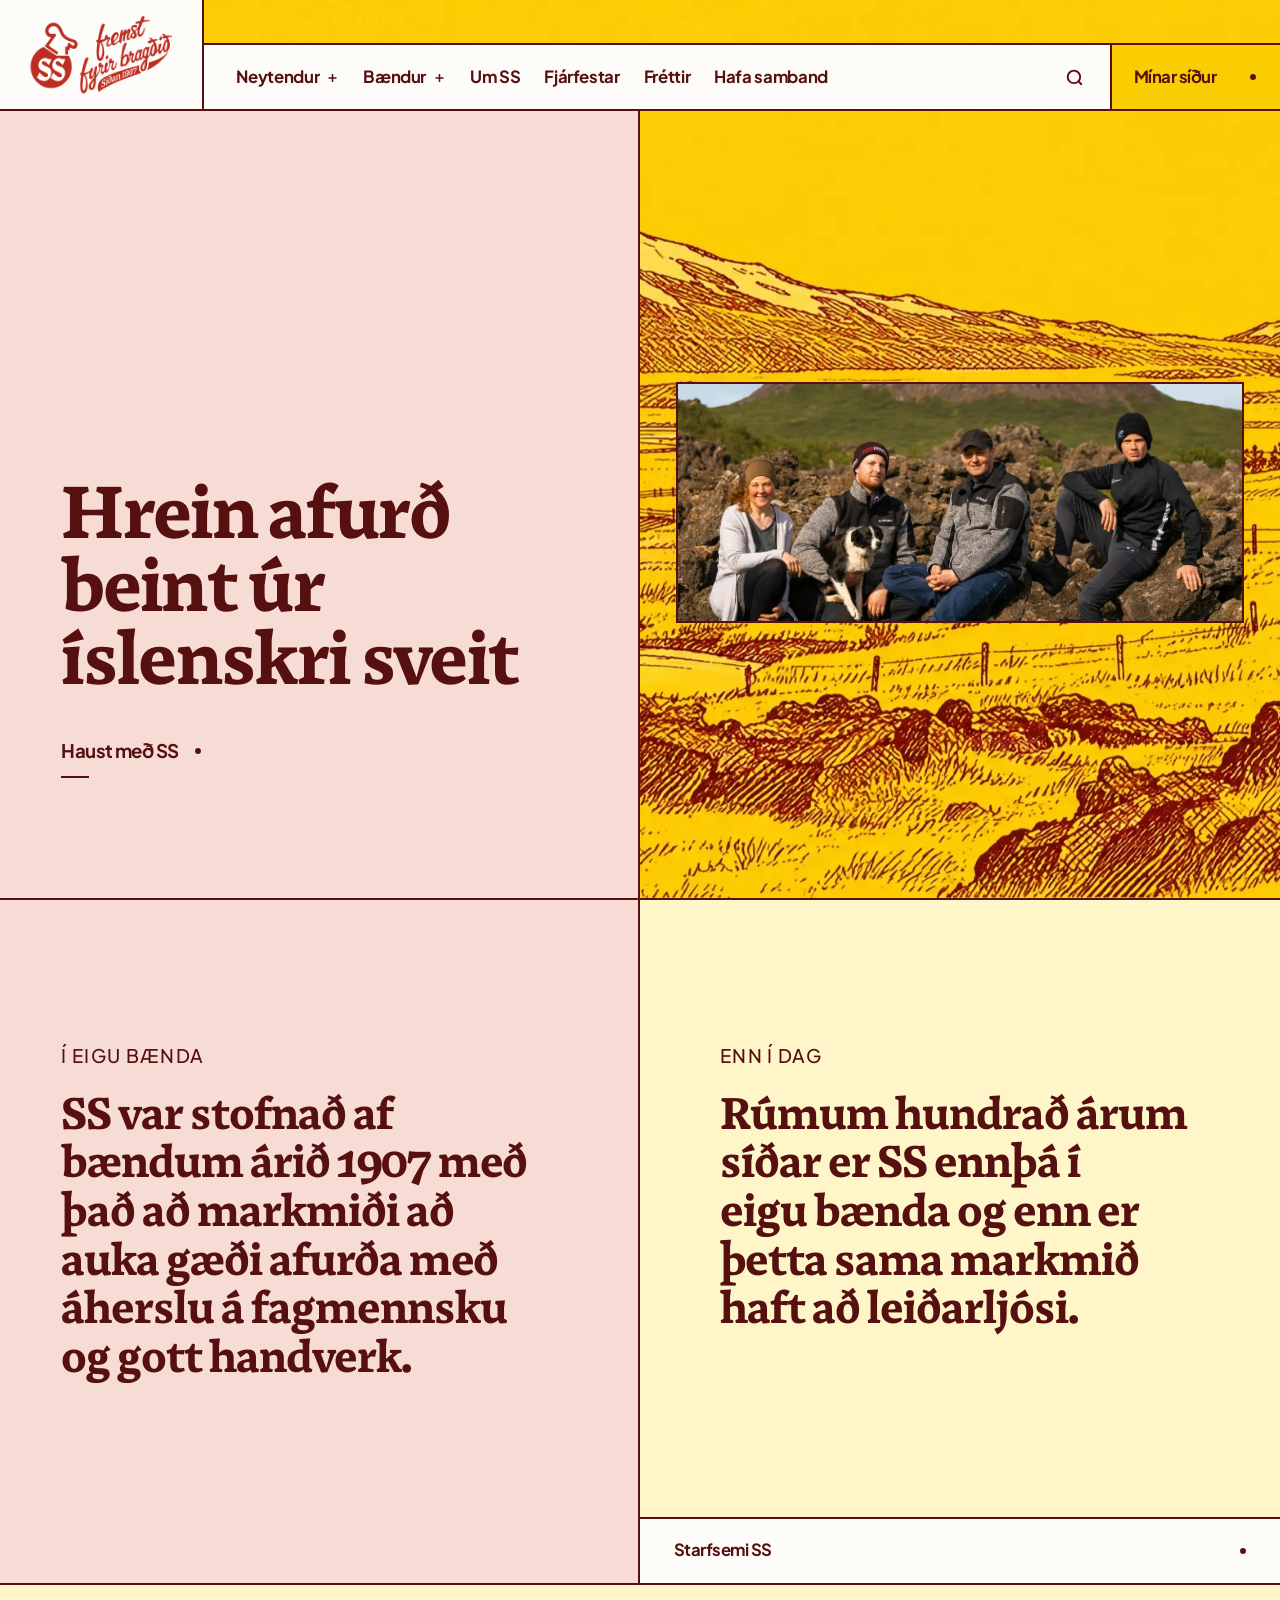
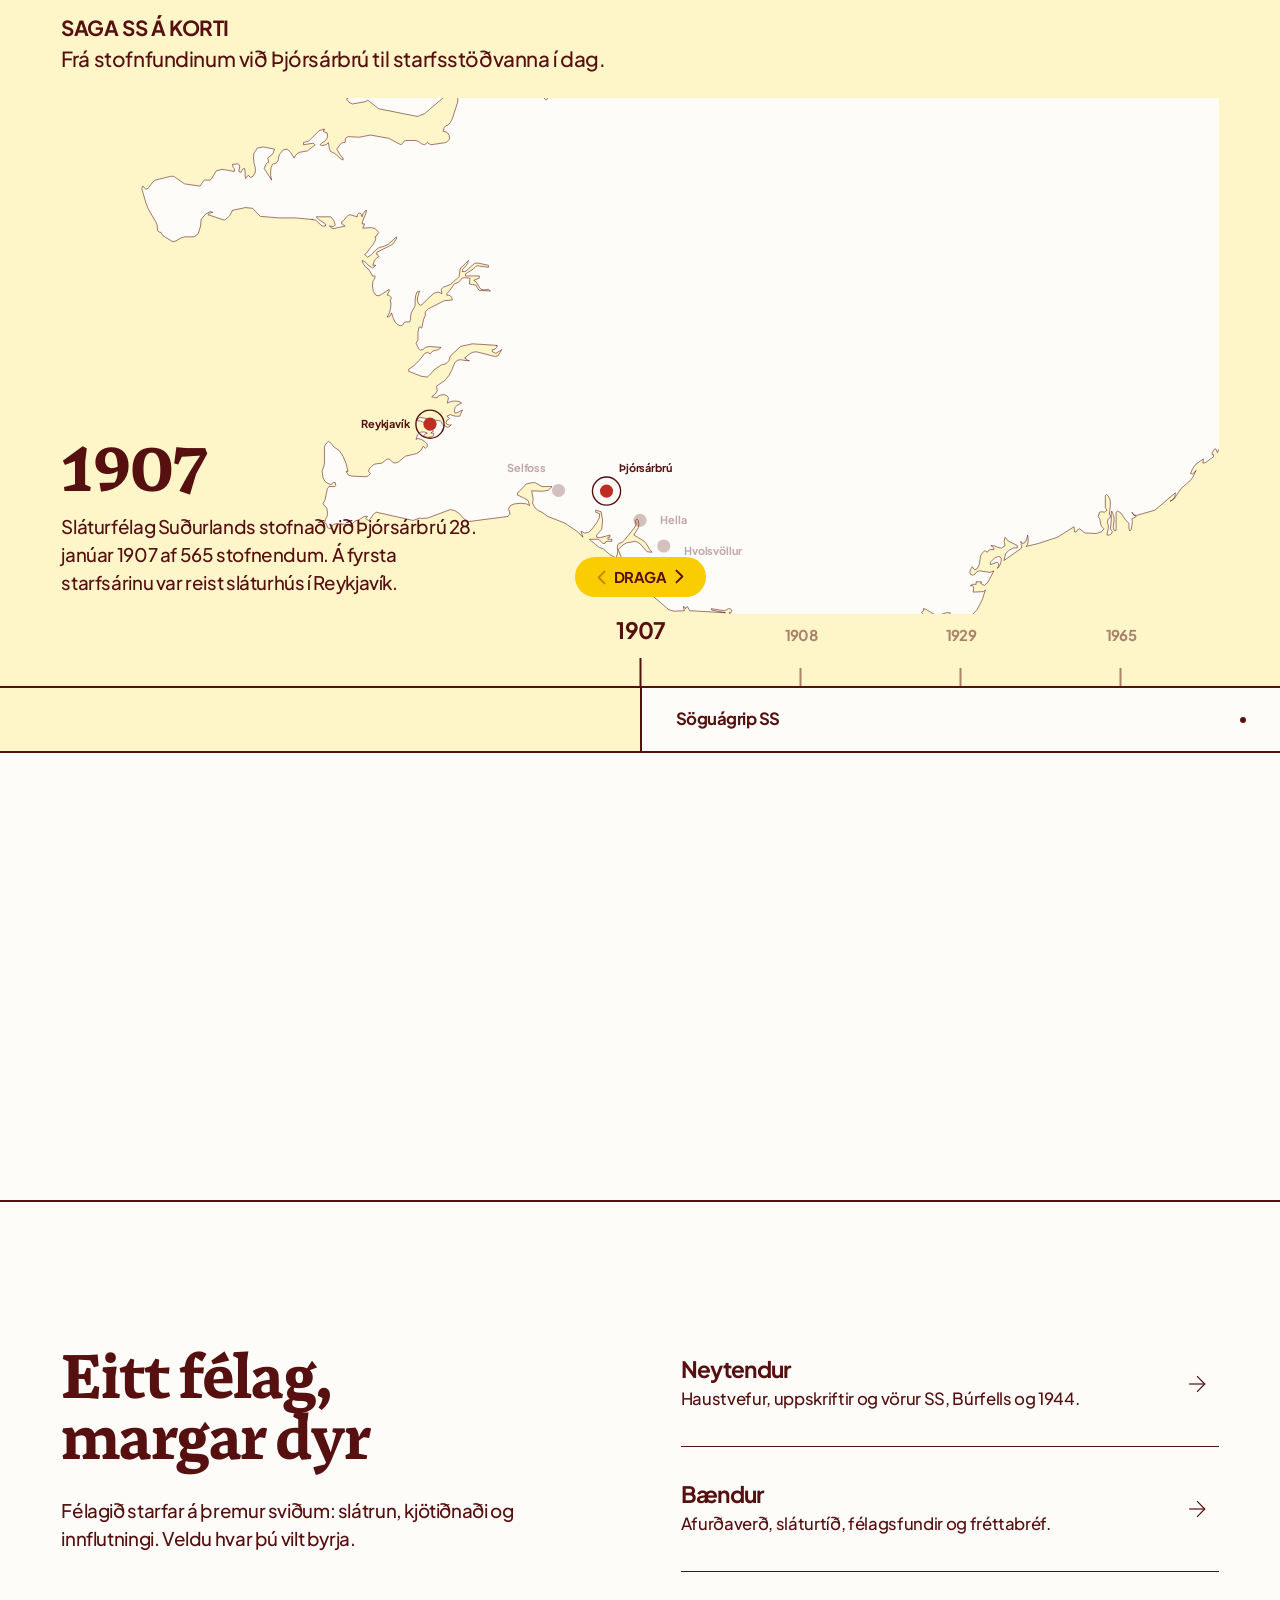
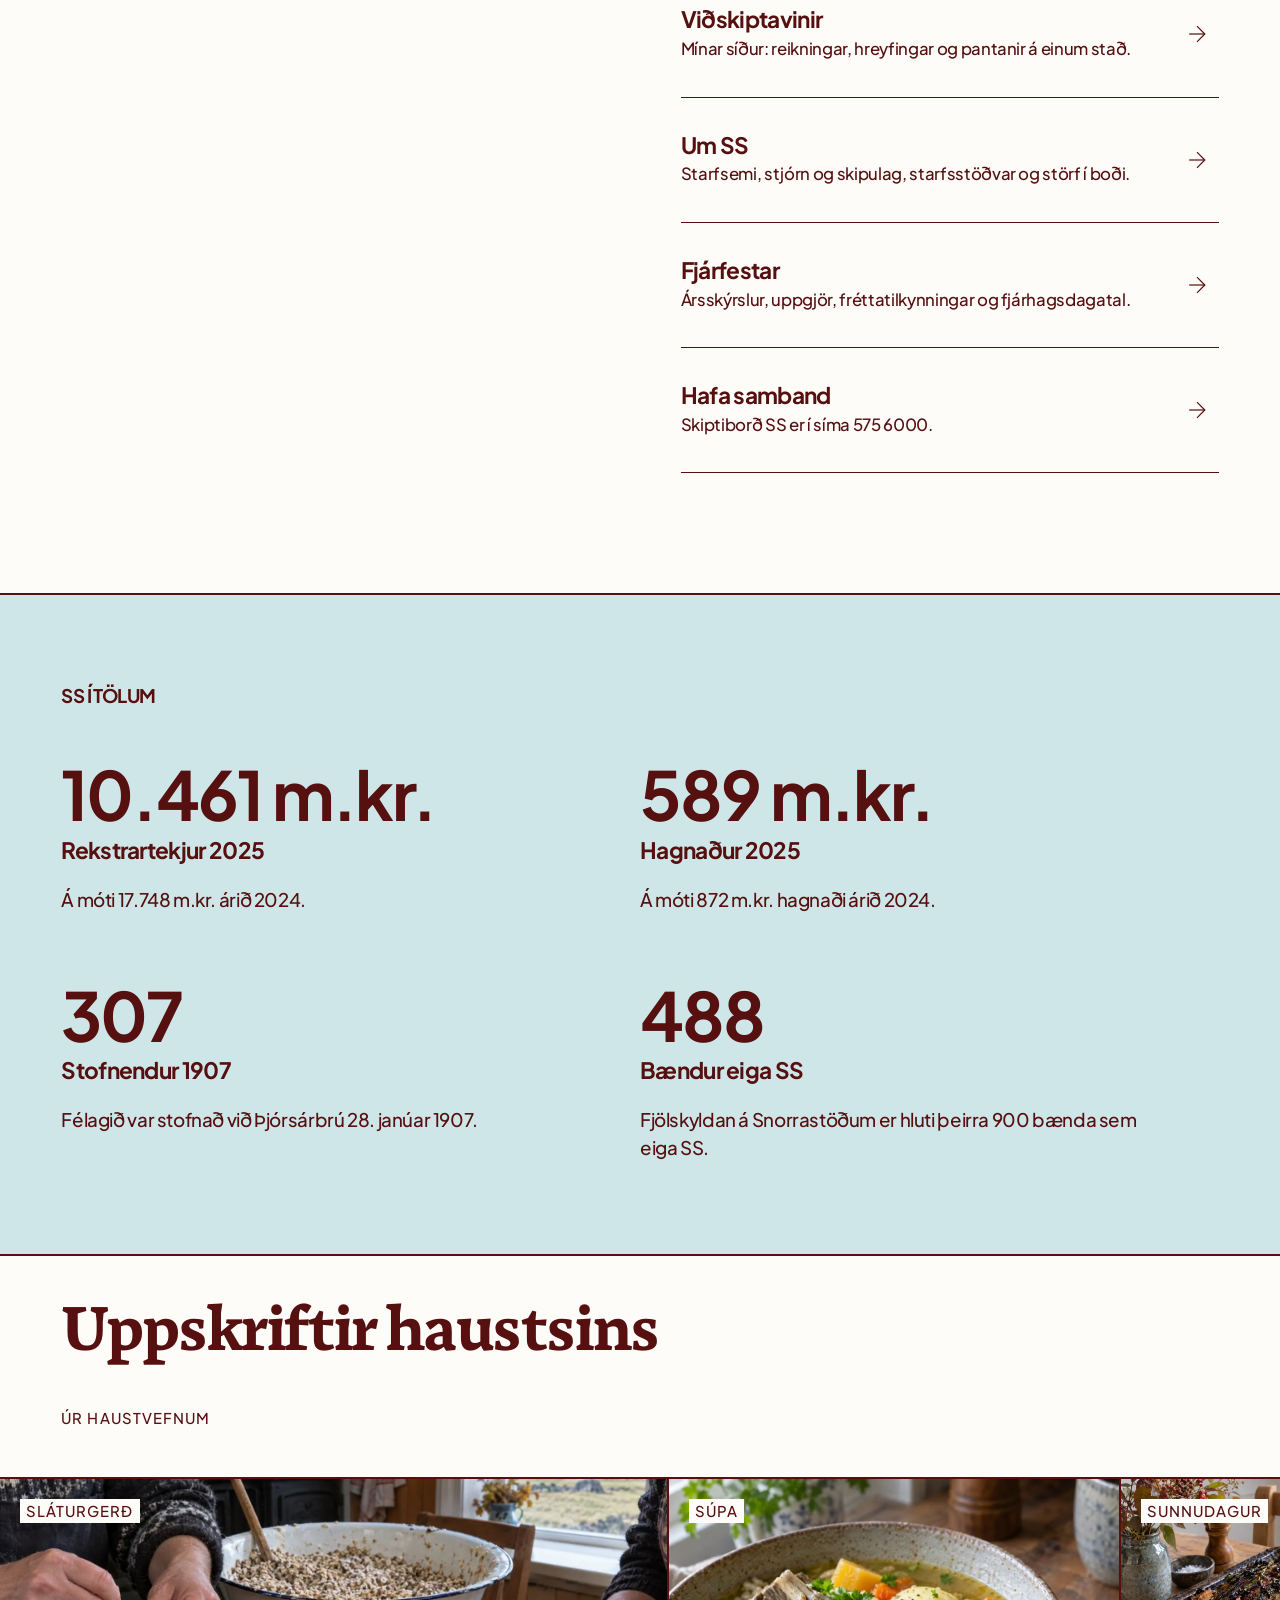
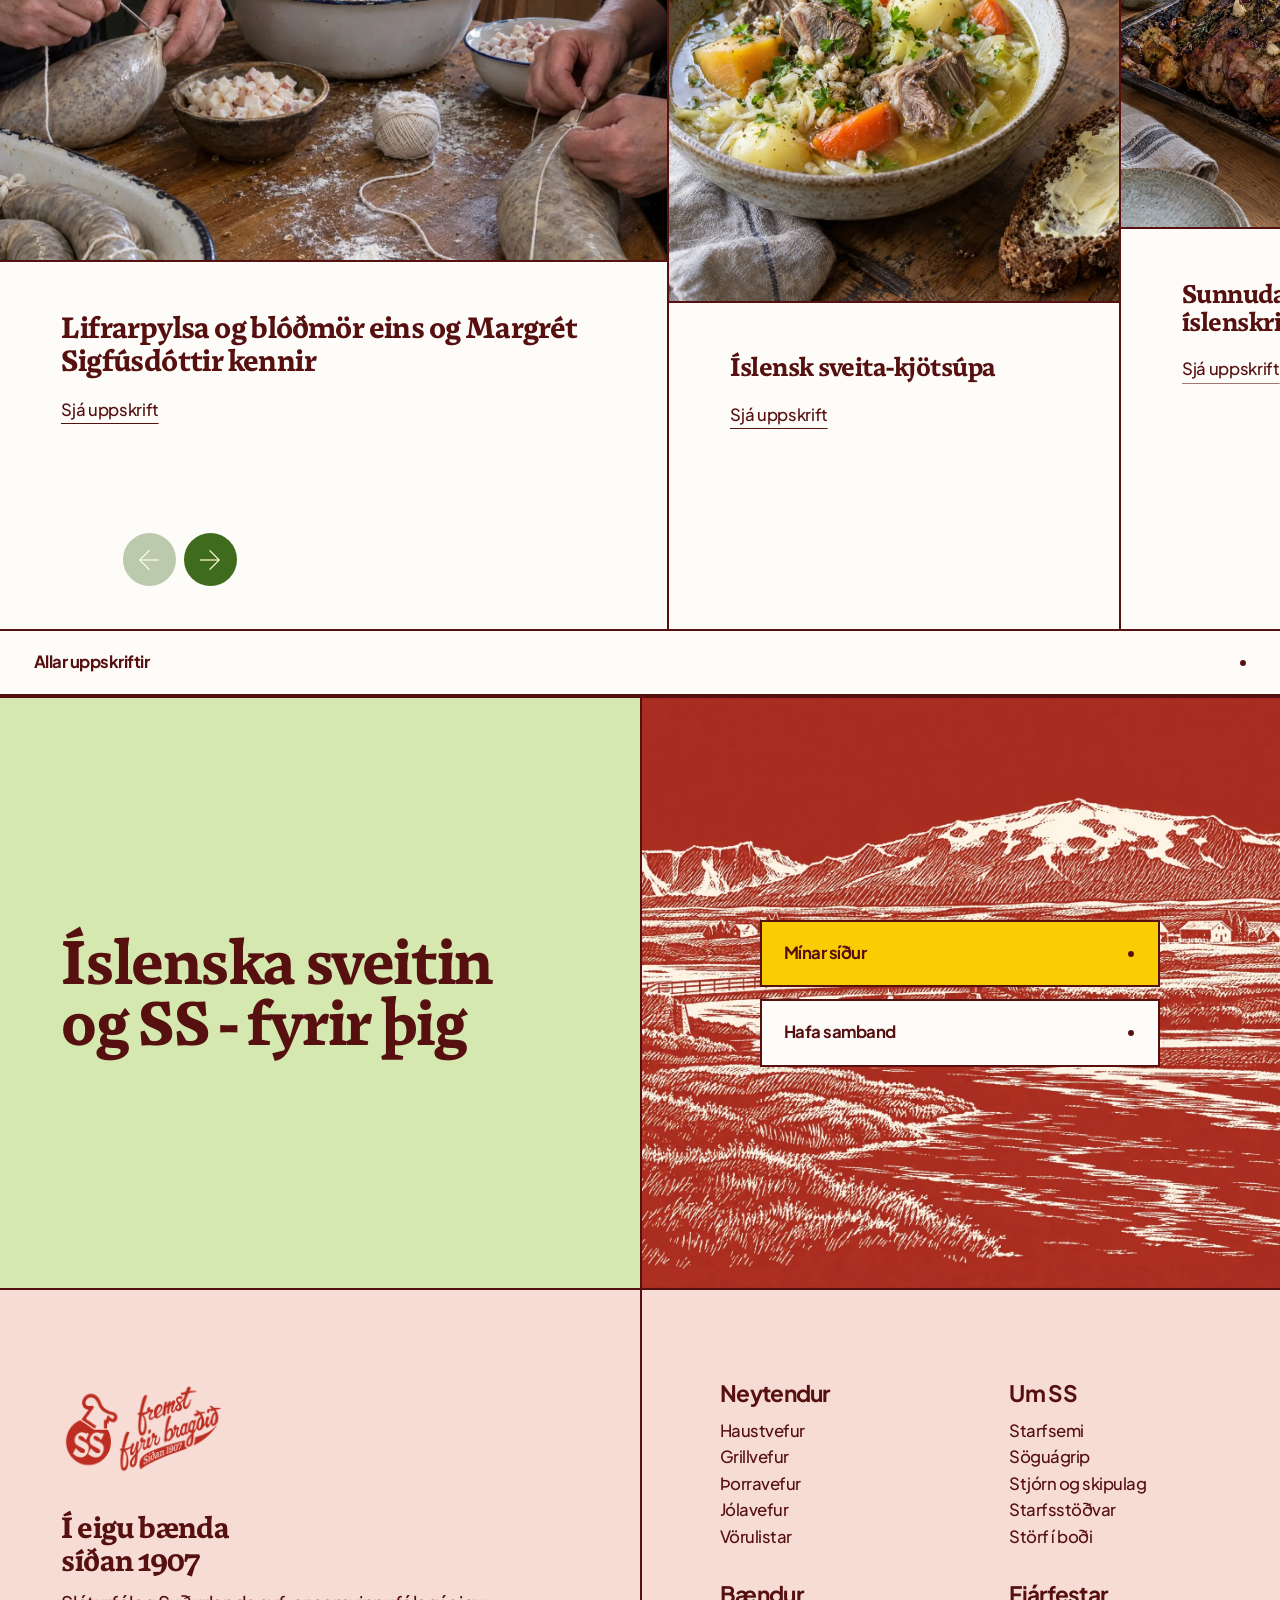
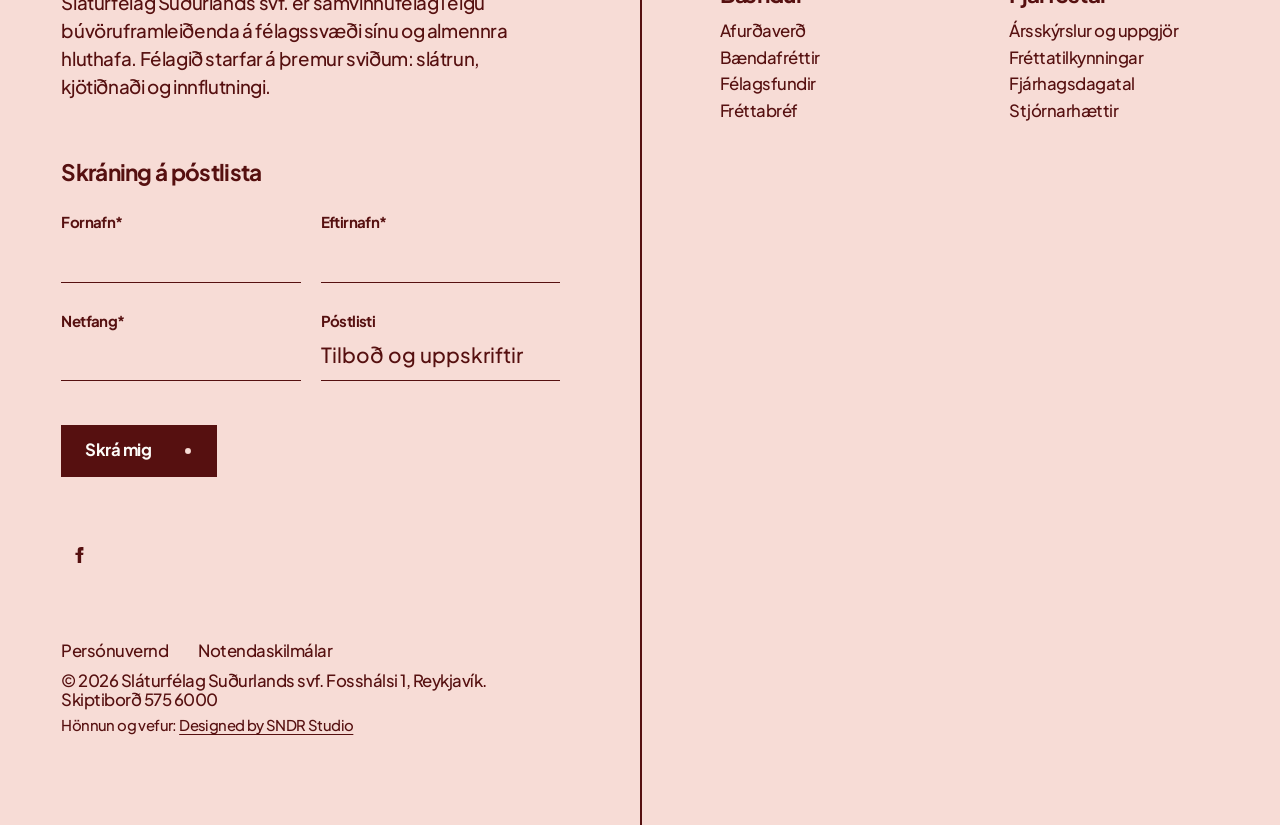
==== commit b17f8719: "Deploy SS prototype (noindex preview)" ====
--- a/index.html
+++ b/index.html
@@ -10,14 +10,15 @@
 <meta name="theme-color" content="#fdfcf9">
 <link rel="preload" href="assets/fonts/Rowan-Bold.woff2" as="font" type="font/woff2" crossorigin>
 <link rel="preload" href="assets/fonts/PlusJakartaSans-Medium.woff2" as="font" type="font/woff2" crossorigin>
-<link rel="stylesheet" href="assets/lib/swiper-bundle.min.css?v=20261003180257">
-<link rel="stylesheet" href="assets/css/tokens.css?v=20261003180257">
-<link rel="stylesheet" href="assets/css/base.css?v=20261003180257">
-<link rel="stylesheet" href="assets/css/layout.css?v=20261003180257">
-<link rel="stylesheet" href="assets/css/blocks/A.css?v=20261003180257">
-<link rel="stylesheet" href="assets/css/blocks/B.css?v=20261003180257">
-<link rel="stylesheet" href="assets/css/blocks/home.css?v=20261003180257">
-<link rel="stylesheet" href="assets/css/ss.css?v=20261003180257">
+<link rel="stylesheet" href="assets/lib/swiper-bundle.min.css?v=20261003181248">
+<link rel="stylesheet" href="assets/css/tokens.css?v=20261003181248">
+<link rel="stylesheet" href="assets/css/base.css?v=20261003181248">
+<link rel="stylesheet" href="assets/css/layout.css?v=20261003181248">
+<link rel="stylesheet" href="assets/css/blocks/A.css?v=20261003181248">
+<link rel="stylesheet" href="assets/css/blocks/B.css?v=20261003181248">
+<link rel="stylesheet" href="assets/css/blocks/home.css?v=20261003181248">
+<link rel="stylesheet" href="assets/css/ss.css?v=20261003181248">
+<script type="application/ld+json">{"@context":"https://schema.org","@type":"Organization","name":"Sláturfélag Suðurlands svf.","alternateName":"SS","url":"https://www.ss.is/","foundingDate":"1907-01-28","telephone":"+354 575 6000","address":{"@type":"PostalAddress","streetAddress":"Fosshálsi 1","postalCode":"110","addressLocality":"Reykjavík","addressCountry":"IS"},"sameAs":["https://www.facebook.com/ss.slaturfelag.sudurlands"]}</script>
 </head>
 <body class="page-home">
 <a class="skip" href="#main">Fara beint í efni</a>
@@ -317,9 +318,9 @@
     </div>
     <div class="s96"></div>
   </div>
-</footer><script src="assets/lib/swiper-bundle.min.js?v=20261003180257" defer></script>
-<script src="assets/js/site.js?v=20261003180257" defer></script>
-<script src="assets/js/ss.js?v=20261003180257" defer></script>
-<script src="assets/js/A.js?v=20261003180257" defer></script>
+</footer><script src="assets/lib/swiper-bundle.min.js?v=20261003181248" defer></script>
+<script src="assets/js/site.js?v=20261003181248" defer></script>
+<script src="assets/js/ss.js?v=20261003181248" defer></script>
+<script src="assets/js/A.js?v=20261003181248" defer></script>
 </body>
 </html>
